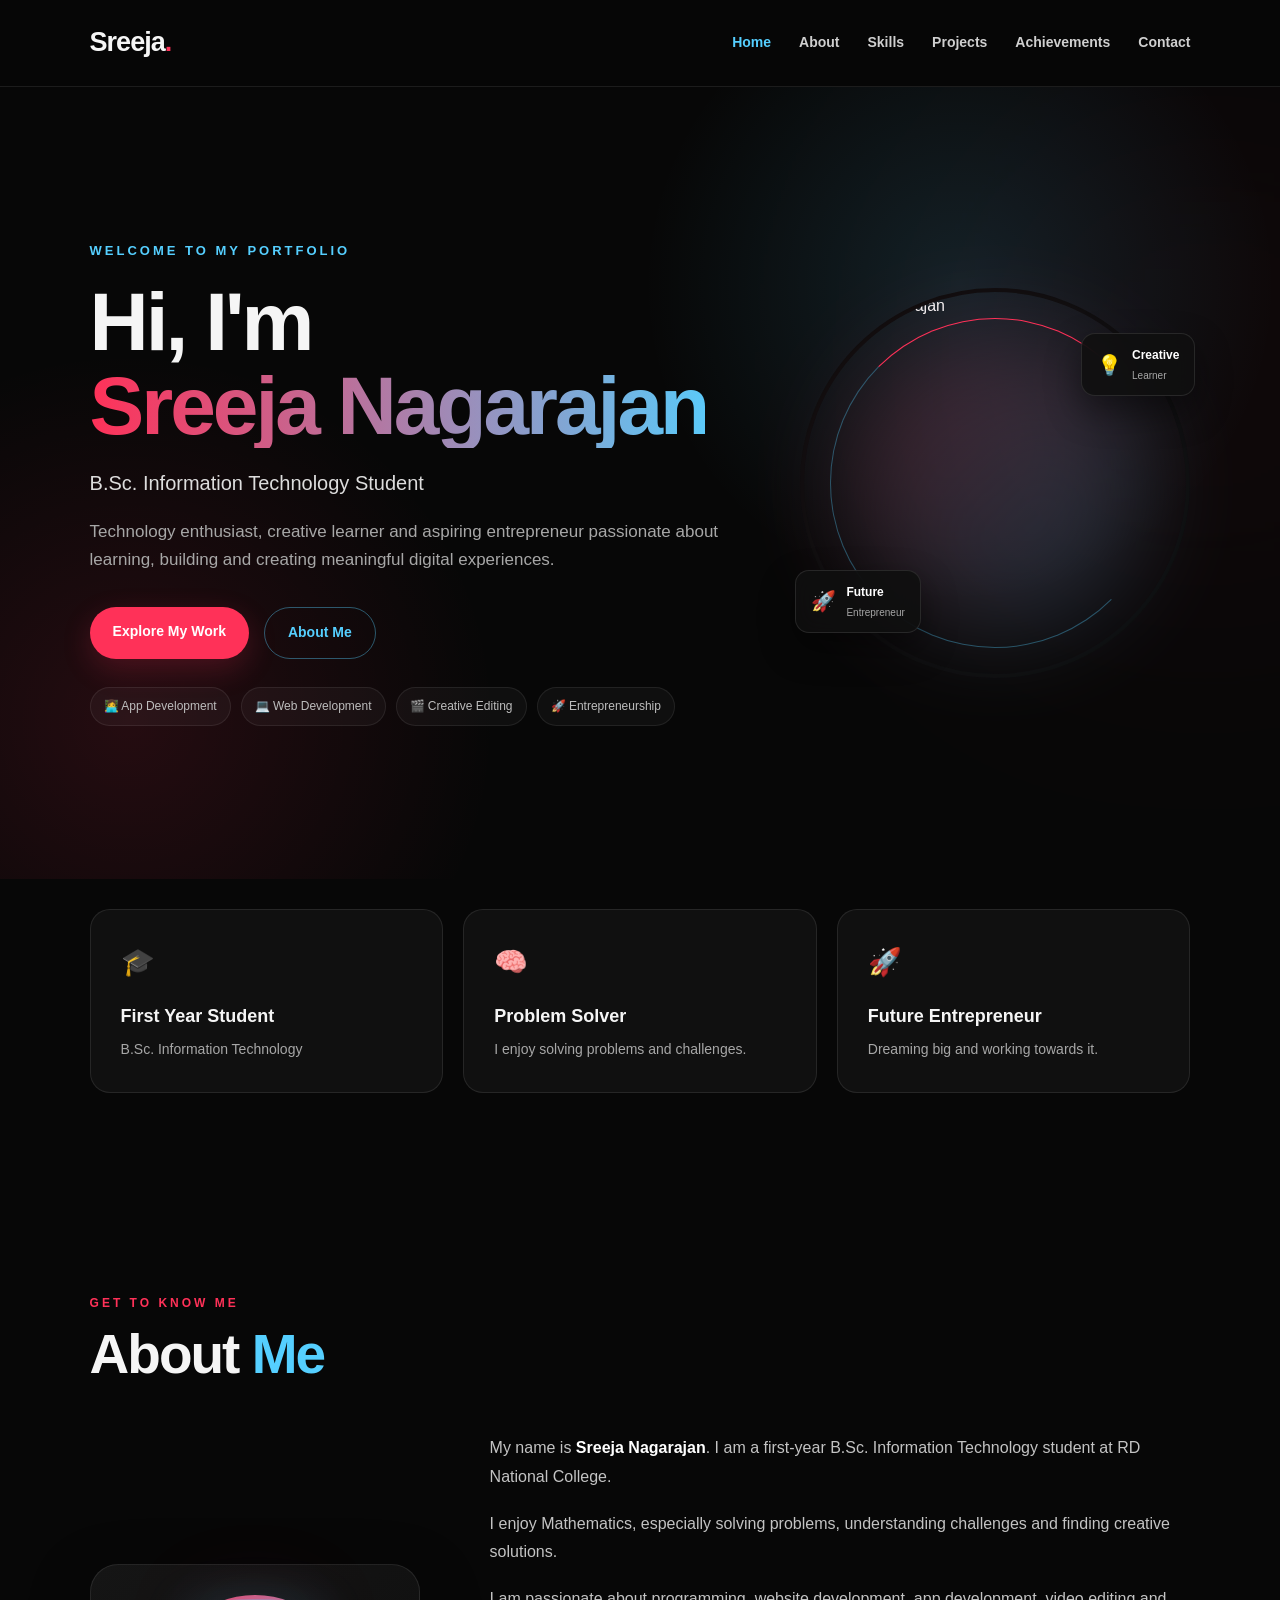
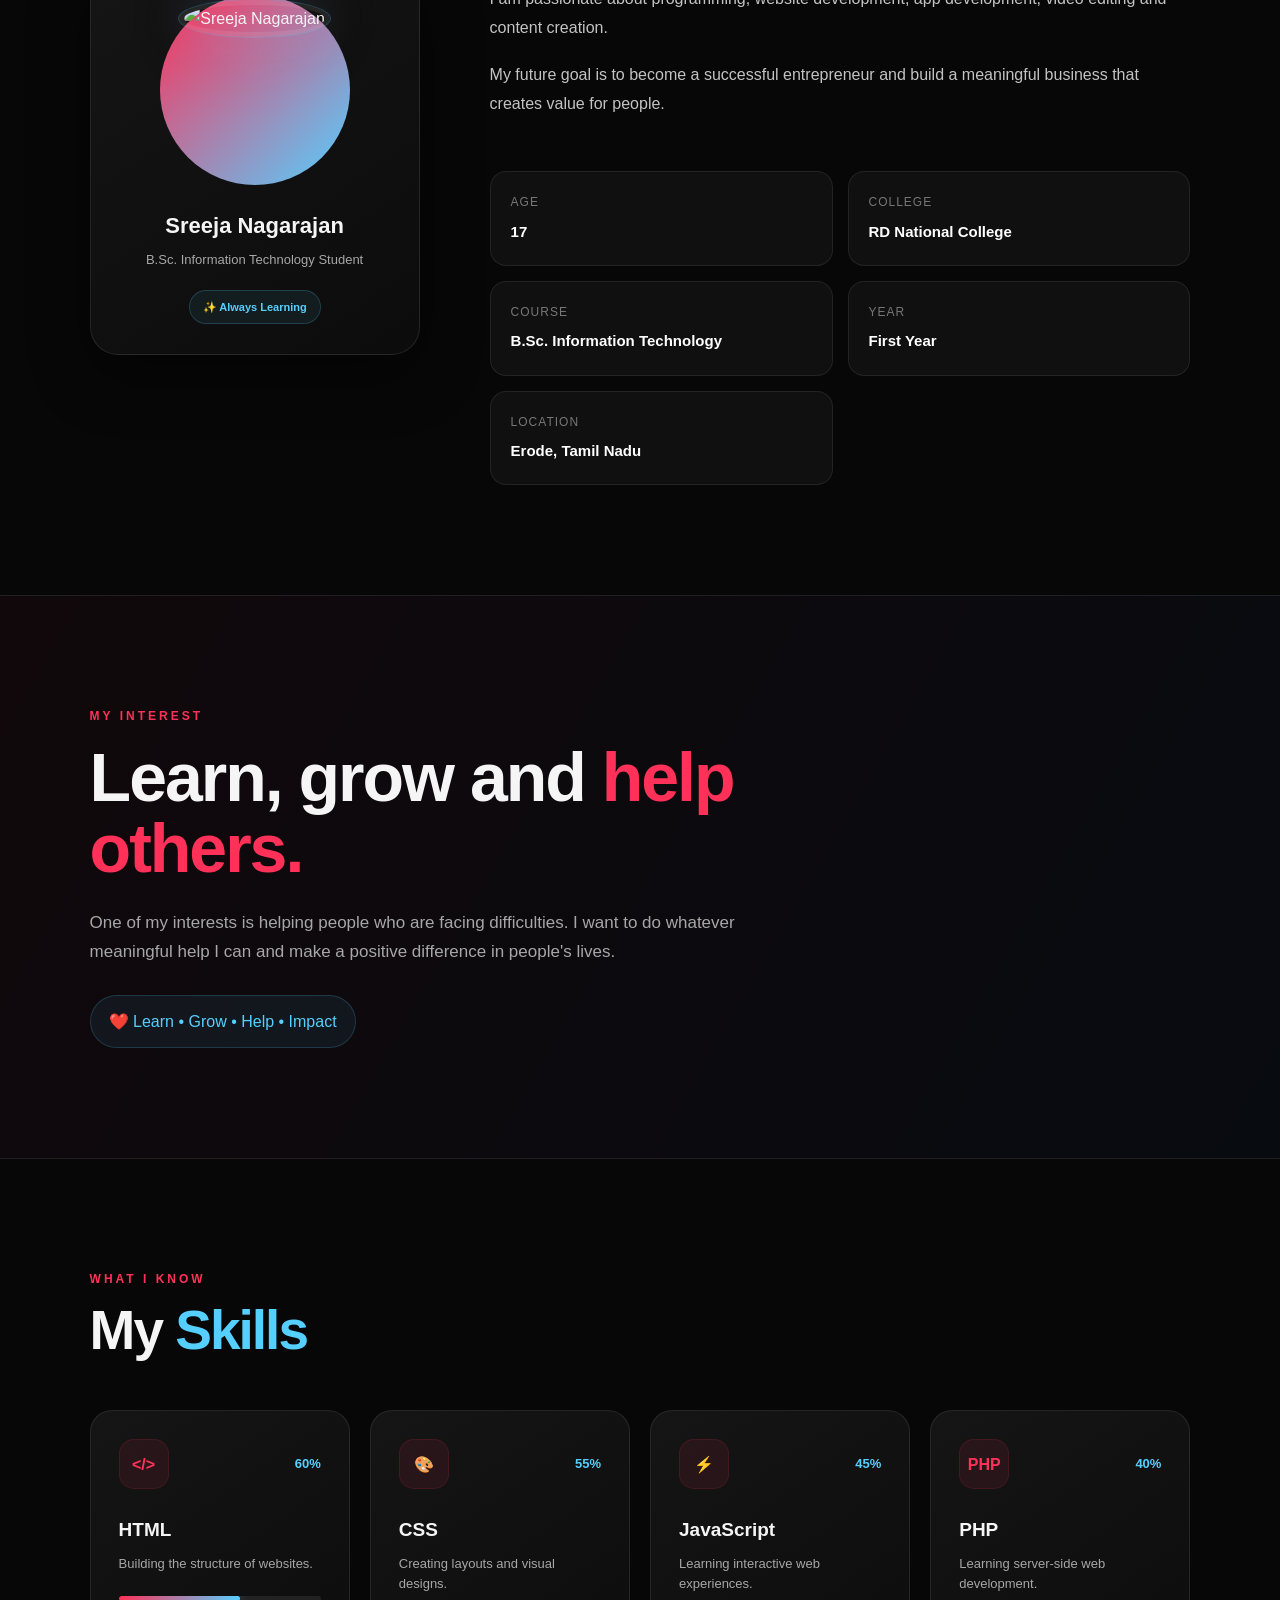
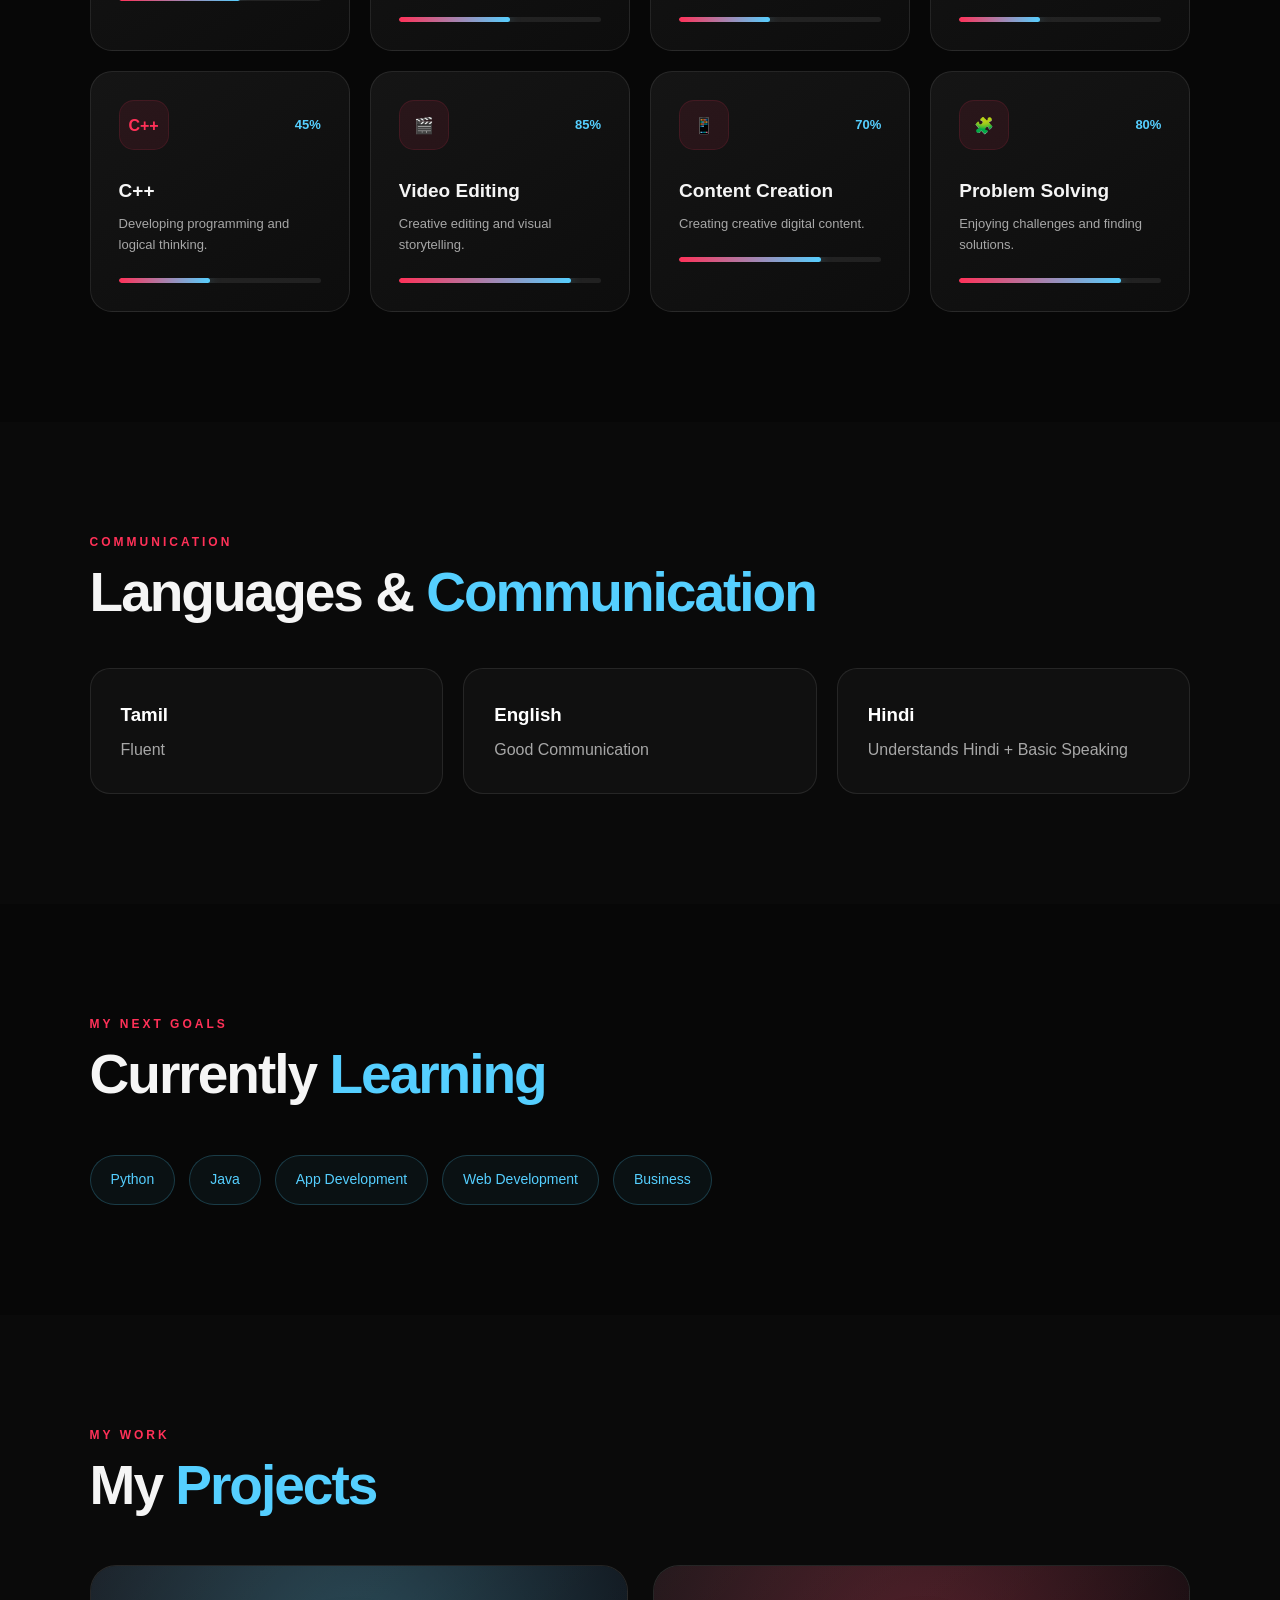
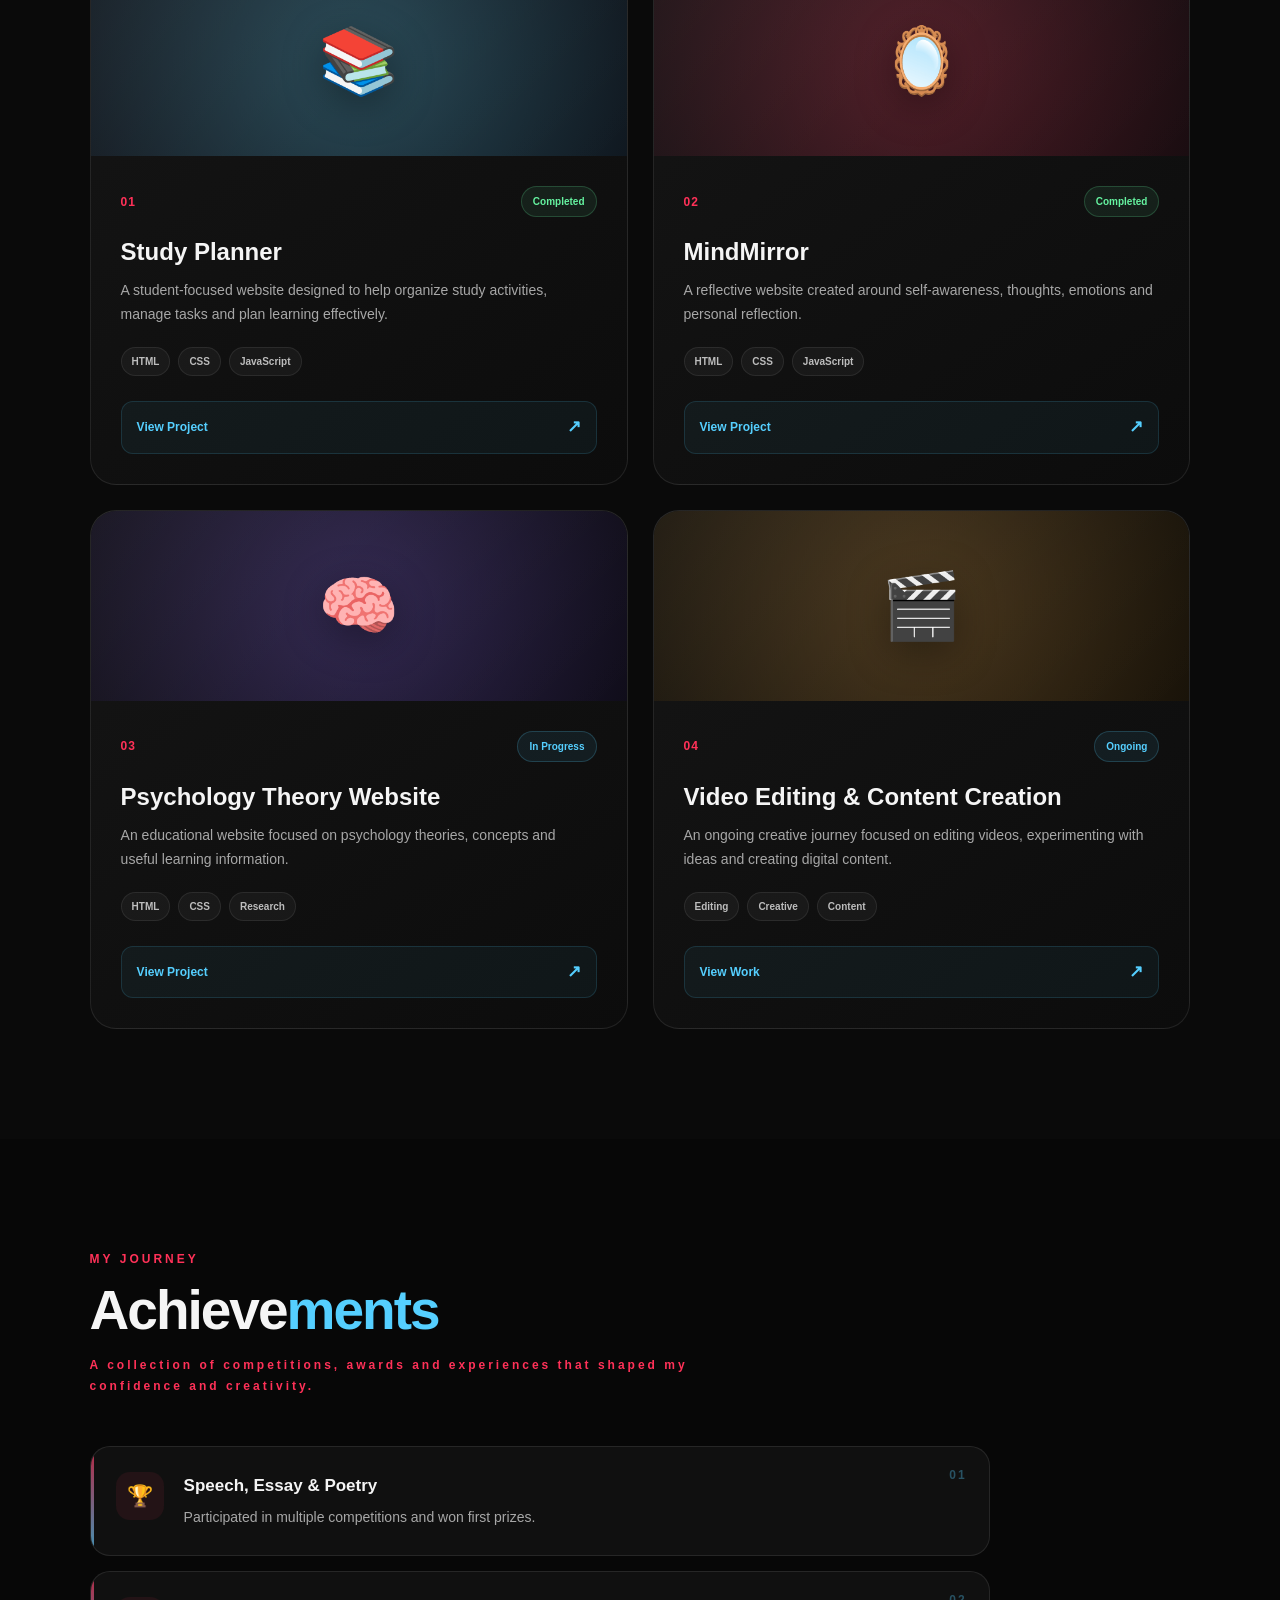
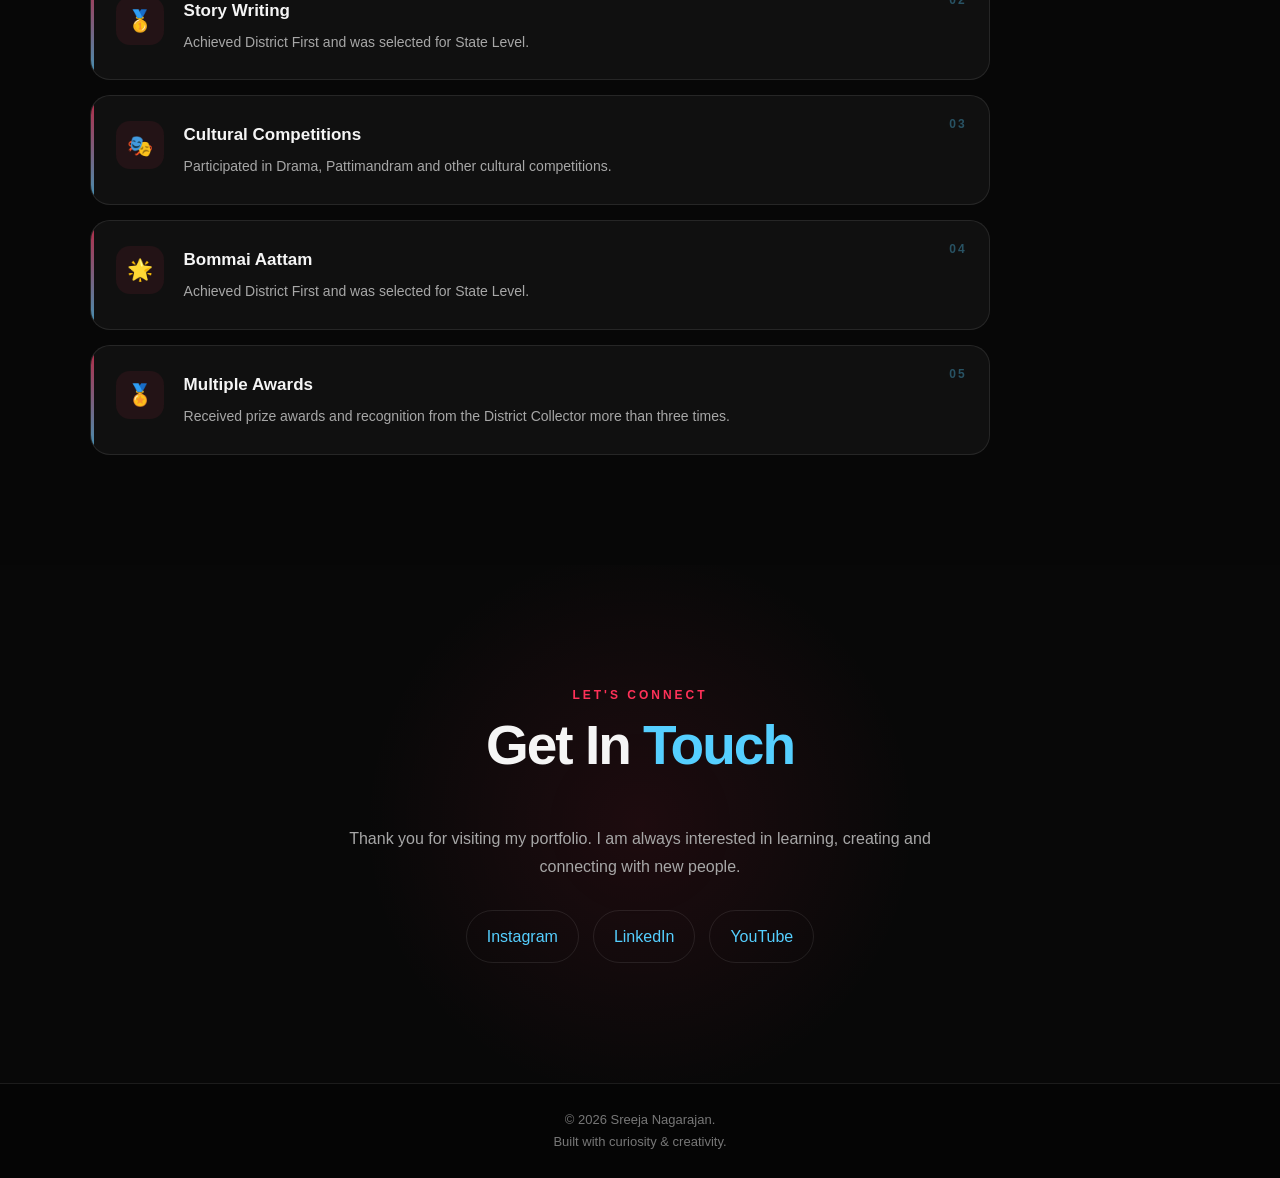
==== index.html @ cdb0d4f5 "Add files via upload" ====
<!DOCTYPE html>
<html lang="en">

<head>
    <meta charset="UTF-8">

<meta name="viewport" content="width=device-width, initial-scale=1.0">

<meta name="description"
    content="Sreeja Nagarajan - B.Sc IT student, technology enthusiast, creative learner and aspiring entrepreneur.">

<meta name="keywords"
    content="Sreeja Nagarajan, B.Sc IT, IT Student, Portfolio, Web Development, Video Editing, Entrepreneur">

<meta name="author" content="Sreeja Nagarajan">

<title>Sreeja Nagarajan | Portfolio</title>

<link rel="stylesheet" href="style.css">

</head>

<body>

<!-- ================= NAVIGATION ================= -->

<header class="navbar">

    <a href="#home" class="logo">
        Sreeja<span>.</span>
    </a>

    <nav class="nav-menu">

        <a href="#home">Home</a>

        <a href="#about">About</a>

        <a href="#skills">Skills</a>

        <a href="#projects">Projects</a>

        <a href="#achievements">Achievements</a>

        <a href="#contact">Contact</a>

    </nav>

</header>


<!-- ================= HERO SECTION ================= -->

<section id="home" class="hero">

<div class="hero-content">

    <p class="welcome">
        WELCOME TO MY PORTFOLIO
    </p>

    <h1>
        Hi, I'm
        <span>Sreeja Nagarajan</span>
    </h1>

    <h2>
        B.Sc. Information Technology Student
    </h2>

    <p class="hero-description">
        Technology enthusiast, creative learner and aspiring
        entrepreneur passionate about learning, building
        and creating meaningful digital experiences.
    </p>

    <div class="hero-buttons">

        <a href="#projects" class="primary-button">
            Explore My Work
        </a>

        <a href="#about" class="secondary-button">
            About Me
        </a>

    </div>

    <div class="hero-mini-info">
        <span>👩‍💻 App Development</span>
        <span>💻 Web Development</span>
        <span>🎬 Creative Editing</span>
        <span>🚀 Entrepreneurship</span>
    </div>

</div>


<div class="hero-visual">

    <div class="hero-image-glow"></div>

    <div class="hero-image-ring"></div>

   <img
    src="./images/profile.jpg"
    alt="Sreeja Nagarajan"
    class="about-photo"
>

    <div class="floating-card card-top">
        <span>💡</span>
        <div>
            <strong>Creative</strong>
            <small>Learner</small>
        </div>
    </div>

    <div class="floating-card card-bottom">
        <span>🚀</span>
        <div>
            <strong>Future</strong>
            <small>Entrepreneur</small>
        </div>
    </div>

</div>

</section>


<!-- ================= QUICK INFORMATION ================= -->

<section class="quick-section">

    <div class="quick-card">

        <span>🎓</span>

        <h3>
            First Year Student
        </h3>

        <p>
            B.Sc. Information Technology
        </p>

    </div>


    <div class="quick-card">

        <span>🧠</span>

        <h3>
            Problem Solver
        </h3>

        <p>
            I enjoy solving problems and challenges.
        </p>

    </div>


    <div class="quick-card">

        <span>🚀</span>

        <h3>
            Future Entrepreneur
        </h3>

        <p>
            Dreaming big and working towards it.
        </p>

    </div>

</section>


<!-- ================= ABOUT SECTION ================= -->

<section id="about" class="section about-section">

<div class="section-heading">

    <p>GET TO KNOW ME</p>

    <h2>
        About <span>Me</span>
    </h2>

</div>

<div class="about-modern">

    <!-- PROFILE CARD -->

    <div class="about-profile-card">

        <div class="about-photo-wrapper">

            <img
    src="./images/profile.jpg"
    alt="Sreeja Nagarajan"
    class="profile-image"
>

        </div>

        <h3>Sreeja Nagarajan</h3>

        <p>B.Sc. Information Technology Student</p>

        <div class="about-badge">
            ✨ Always Learning
        </div>

    </div>


    <!-- ABOUT CONTENT -->

    <div class="about-text">

        <p>
            My name is <strong>Sreeja Nagarajan</strong>.
            I am a first-year B.Sc. Information Technology
            student at RD National College.
        </p>

        <p>
            I enjoy Mathematics, especially solving problems,
            understanding challenges and finding creative
            solutions.
        </p>

        <p>
            I am passionate about programming, website
            development, app development, video editing
            and content creation.
        </p>

        <p>
            My future goal is to become a successful
            entrepreneur and build a meaningful business
            that creates value for people.
        </p>


        <!-- PERSONAL INFORMATION -->

        <div class="personal-info">

            <div class="info-item">
                <span>Age</span>
                <strong data-age>Loading...</strong>
            </div>

            <div class="info-item">
                <span>College</span>
                <strong>RD National College</strong>
            </div>

            <div class="info-item">
                <span>Course</span>
                <strong>B.Sc. Information Technology</strong>
            </div>

            <div class="info-item">
                <span>Year</span>
                <strong>First Year</strong>
            </div>

            <div class="info-item">
                <span>Location</span>
                <strong>Erode, Tamil Nadu</strong>
            </div>

        </div>

    </div>

</div>

</section>


<!-- ================= MISSION SECTION ================= -->

<section class="mission-section">

    <div class="mission-content">

        <p class="section-tag">
            MY INTEREST
        </p>

        <h2>
            Learn, grow and
            <span>help others.</span>
        </h2>

        <p>
            One of my interests is helping people who are
            facing difficulties. I want to do whatever
            meaningful help I can and make a positive
            difference in people's lives.
        </p>

        <div class="mission-highlight">
            ❤️ Learn • Grow • Help • Impact
        </div>

    </div>

</section>


<!-- ================= SKILLS SECTION ================= -->
<section id="skills" class="section skills-section">

<div class="section-heading">

    <p>WHAT I KNOW</p>

    <h2>
        My <span>Skills</span>
    </h2>

</div>


<div class="skills-grid">


    <!-- HTML -->

    <div class="skill-card">

        <div class="skill-top">

            <div class="skill-icon">
                &lt;/&gt;
            </div>

            <span class="skill-level">
                60%
            </span>

        </div>

        <h3>HTML</h3>

        <p>Building the structure of websites.</p>

        <div class="skill-bar">
            <span style="width: 60%;"></span>
        </div>

    </div>


    <!-- CSS -->

    <div class="skill-card">

        <div class="skill-top">

            <div class="skill-icon">
                🎨
            </div>

            <span class="skill-level">
                55%
            </span>

        </div>

        <h3>CSS</h3>

        <p>Creating layouts and visual designs.</p>

        <div class="skill-bar">
            <span style="width: 55%;"></span>
        </div>

    </div>


    <!-- JAVASCRIPT -->

    <div class="skill-card">

        <div class="skill-top">

            <div class="skill-icon">
                ⚡
            </div>

            <span class="skill-level">
                45%
            </span>

        </div>

        <h3>JavaScript</h3>

        <p>Learning interactive web experiences.</p>

        <div class="skill-bar">
            <span style="width: 45%;"></span>
        </div>

    </div>


    <!-- PHP -->

    <div class="skill-card">

        <div class="skill-top">

            <div class="skill-icon">
                PHP
            </div>

            <span class="skill-level">
                40%
            </span>

        </div>

        <h3>PHP</h3>

        <p>Learning server-side web development.</p>

        <div class="skill-bar">
            <span style="width: 40%;"></span>
        </div>

    </div>


    <!-- C++ -->

    <div class="skill-card">

        <div class="skill-top">

            <div class="skill-icon">
                C++
            </div>

            <span class="skill-level">
                45%
            </span>

        </div>

        <h3>C++</h3>

        <p>Developing programming and logical thinking.</p>

        <div class="skill-bar">
            <span style="width: 45%;"></span>
        </div>

    </div>


    <!-- VIDEO EDITING -->

    <div class="skill-card">

        <div class="skill-top">

            <div class="skill-icon">
                🎬
            </div>

            <span class="skill-level">
                85%
            </span>

        </div>

        <h3>Video Editing</h3>

        <p>Creative editing and visual storytelling.</p>

        <div class="skill-bar">
            <span style="width: 85%;"></span>
        </div>

    </div>


    <!-- CONTENT CREATION -->

    <div class="skill-card">

        <div class="skill-top">

            <div class="skill-icon">
                📱
            </div>

            <span class="skill-level">
                70%
            </span>

        </div>

        <h3>Content Creation</h3>

        <p>Creating creative digital content.</p>

        <div class="skill-bar">
            <span style="width: 70%;"></span>
        </div>

    </div>


    <!-- PROBLEM SOLVING -->

    <div class="skill-card">

        <div class="skill-top">

            <div class="skill-icon">
                🧩
            </div>

            <span class="skill-level">
                80%
            </span>

        </div>

        <h3>Problem Solving</h3>

        <p>Enjoying challenges and finding solutions.</p>

        <div class="skill-bar">
            <span style="width: 80%;"></span>
        </div>

    </div>


</div>

</section>


<!-- ================= COMMUNICATION ================= -->

<section class="learning-section">

    <p class="section-tag">
        COMMUNICATION
    </p>

    <h2>
        Languages &
        <span>Communication</span>
    </h2>


    <div class="language-grid">

        <div class="language-card">

            <h3>
                Tamil
            </h3>

            <p>
                Fluent
            </p>

        </div>


        <div class="language-card">

            <h3>
                English
            </h3>

            <p>
                Good Communication
            </p>

        </div>


        <div class="language-card">

            <h3>
                Hindi
            </h3>

            <p>
                Understands Hindi + Basic Speaking
            </p>

        </div>

    </div>

</section>


<!-- ================= CURRENTLY LEARNING ================= -->

<section class="section">

    <div class="section-heading">

        <p>
            MY NEXT GOALS
        </p>

        <h2>
            Currently <span>Learning</span>
        </h2>

    </div>


    <div class="learning-list">

        <span>
            Python
        </span>

        <span>
            Java
        </span>

        <span>
            App Development
        </span>

        <span>
            Web Development
        </span>

        <span>
            Business
        </span>

    </div>

</section>


<!-- ================= PROJECTS SECTION ================= -->

<section id="projects" class="section projects-section">

<div class="section-heading">

    <p>MY WORK</p>

    <h2>
        My <span>Projects</span>
    </h2>

</div>


<div class="projects-grid">


    <!-- PROJECT 01 -->

    <article class="project-card">

        <div class="project-image project-image-one">
            <span>📚</span>
        </div>

        <div class="project-content">

            <div class="project-top">

                <span class="project-number">
                    01
                </span>

                <span class="project-status completed">
                    Completed
                </span>

            </div>

            <h3>
                Study Planner
            </h3>

            <p>
                A student-focused website designed to
                help organize study activities, manage
                tasks and plan learning effectively.
            </p>

            <div class="project-tags">

                <span>HTML</span>
                <span>CSS</span>
                <span>JavaScript</span>

            </div>

            <a href="#" class="project-button">
                View Project
                <span>↗</span>
            </a>

        </div>

    </article>


    <!-- PROJECT 02 -->

    <article class="project-card">

        <div class="project-image project-image-two">
            <span>🪞</span>
        </div>

        <div class="project-content">

            <div class="project-top">

                <span class="project-number">
                    02
                </span>

                <span class="project-status completed">
                    Completed
                </span>

            </div>

            <h3>
                MindMirror
            </h3>

            <p>
                A reflective website created around
                self-awareness, thoughts, emotions
                and personal reflection.
            </p>

            <div class="project-tags">

                <span>HTML</span>
                <span>CSS</span>
                <span>JavaScript</span>

            </div>

            <a href="#" class="project-button">
                View Project
                <span>↗</span>
            </a>

        </div>

    </article>


    <!-- PROJECT 03 -->

    <article class="project-card">

        <div class="project-image project-image-three">
            <span>🧠</span>
        </div>

        <div class="project-content">

            <div class="project-top">

                <span class="project-number">
                    03
                </span>

                <span class="project-status ongoing">
                    In Progress
                </span>

            </div>

            <h3>
                Psychology Theory Website
            </h3>

            <p>
                An educational website focused on
                psychology theories, concepts and
                useful learning information.
            </p>

            <div class="project-tags">

                <span>HTML</span>
                <span>CSS</span>
                <span>Research</span>

            </div>

            <a href="#" class="project-button">
                View Project
                <span>↗</span>
            </a>

        </div>

    </article>


    <!-- PROJECT 04 -->

    <article class="project-card">

        <div class="project-image project-image-four">
            <span>🎬</span>
        </div>

        <div class="project-content">

            <div class="project-top">

                <span class="project-number">
                    04
                </span>

                <span class="project-status ongoing">
                    Ongoing
                </span>

            </div>

            <h3>
                Video Editing & Content Creation
            </h3>

            <p>
                An ongoing creative journey focused on
                editing videos, experimenting with ideas
                and creating digital content.
            </p>

            <div class="project-tags">

                <span>Editing</span>
                <span>Creative</span>
                <span>Content</span>

            </div>

            <a href="#" class="project-button">
                View Work
                <span>↗</span>
            </a>

        </div>

    </article>


</div>

</section>


<!-- ================= ACHIEVEMENTS ================= -->

<section id="achievements" class="section achievements-section">

    <div class="section-heading">

        <p>
            MY JOURNEY
        </p>

        <h2>
            Achieve<span>ments</span>
        </h2>
        <p class="achievement-intro">
          A collection of competitions, awards and experiences
          that shaped my confidence and creativity.
        </p>
    </div>


    <div class="achievement-list">


        <div class="achievement">
            <span class="achievement-number">01</span>
            <div class="achievement-icon">
                🏆
            </div>

            <div>

                <h3>
                    Speech, Essay & Poetry
                </h3>

                <p>
                    Participated in multiple competitions
                    and won first prizes.
                </p>

            </div>

        </div>


        <div class="achievement">
<span class="achievement-number">02</span>
            <div class="achievement-icon">
                🥇
            </div>

            <div>

                <h3>
                    Story Writing
                </h3>

                <p>
                    Achieved District First and was selected
                    for State Level.
                </p>

            </div>

        </div>


        <div class="achievement">
<span class="achievement-number">03</span>
            <div class="achievement-icon">
                🎭
            </div>

            <div>

                <h3>
                    Cultural Competitions
                </h3>

                <p>
                    Participated in Drama, Pattimandram
                    and other cultural competitions.
                </p>

            </div>

        </div>


        <div class="achievement">
<span class="achievement-number">04</span>
            <div class="achievement-icon">
                🌟
            </div>

            <div>

                <h3>
                    Bommai Aattam
                </h3>

                <p>
                    Achieved District First and was selected
                    for State Level.
                </p>

            </div>

        </div>


        <div class="achievement">
<span class="achievement-number">05</span>
            <div class="achievement-icon">
                🏅
            </div>

            <div>

                <h3>
                    Multiple Awards
                </h3>

                <p>
                    Received prize awards and recognition
                    from the District Collector more than
                    three times.
                </p>

            </div>

        </div>


    </div>

</section>


<!-- ================= CONTACT ================= -->

<section id="contact" class="contact-section">

    <div class="section-heading">

        <p>
            LET'S CONNECT
        </p>

        <h2>
            Get In <span>Touch</span>
        </h2>

    </div>


    <p class="contact-text">

        Thank you for visiting my portfolio.
        I am always interested in learning,
        creating and connecting with new people.

    </p>


    <div class="social-links">

        <!-- Links will be added later -->

        <a href="#" target="_blank">
            Instagram
        </a>

        <a href="#" target="_blank">
            LinkedIn
        </a>

        <a href="#" target="_blank">
            YouTube
        </a>

    </div>

</section>


<!-- ================= FOOTER ================= -->

<footer>

    <p>
       © <span data-year>2026</span> Sreeja Nagarajan.
       <br>
        Built with curiosity & creativity.
    </p>

</footer>


<!-- JAVASCRIPT -->

<script src="script.js"></script>

</body>

</html>
---- style.css ----
/* ================================
SREEJA NAGARAJAN — PORTFOLIO
Premium Black + Red + Sky Blue
================================ */

/* ---------- RESET ---------- */

* {
  margin: 0;
  padding: 0;
  box-sizing: border-box;
  }

html {
scroll-behavior: smooth;
}

body {
font-family: Arial, Helvetica, sans-serif;
background: #070707;
color: #f5f5f5;
line-height: 1.7;
overflow-x: hidden;
}

/* ---------- VARIABLES ---------- */

:root {

--black: #070707;

--dark: #101010;

--card: #141414;

--red: #ff3158;

--red-dark: #d91f43;

--blue: #55cfff;

--white: #ffffff;

--gray: #a7a7a7;

--border: rgba(255, 255, 255, 0.09);

--shadow: 0 20px 60px rgba(0, 0, 0, 0.45);

}

/* ---------- SELECTION ---------- */

::selection {
background: var(--red);
color: white;
}

/* ---------- LINKS ---------- */

a {
text-decoration: none;
color: inherit;
}

/* ---------- NAVBAR ---------- */

.navbar {

width: 100%;

position: sticky;

top: 0;

z-index: 1000;

display: flex;

justify-content: space-between;

align-items: center;

padding: 20px 7%;

background: rgba(7, 7, 7, 0.88);

backdrop-filter: blur(15px);

border-bottom: 1px solid var(--border);

}

.logo {

font-size: 27px;

font-weight: 800;

letter-spacing: -1px;


}

.logo span {
color: var(--red);
}

.nav-menu {


display: flex;

gap: 28px;

align-items: center;


}

.nav-menu a {


color: #cfcfcf;

font-size: 14px;

font-weight: 600;

transition: 0.3s ease;


}

.nav-menu a:hover {


color: var(--blue);


}

/* ---------- HERO ---------- */

.hero {


min-height: 88vh;

padding: 90px 7%;

display: grid;

grid-template-columns: 1.3fr 0.7fr;

align-items: center;

gap: 70px;

position: relative;

overflow: hidden;

background:

    radial-gradient(
        circle at 75% 25%,
        rgba(85, 207, 255, 0.13),
        transparent 28%
    ),

    radial-gradient(
        circle at 10% 80%,
        rgba(255, 49, 88, 0.12),
        transparent 28%
    ),

    var(--black);

}

/* decorative glow */

.hero::before {

content: "";

position: absolute;

width: 350px;

height: 350px;

background: var(--red);

filter: blur(160px);

opacity: 0.08;

right: -100px;

top: 100px;

pointer-events: none;

}

.hero-content {

position: relative;

z-index: 2;

}

.welcome {

color: var(--blue);

font-size: 13px;

font-weight: 700;

letter-spacing: 3px;

margin-bottom: 18px;

}

.hero h1 {

font-size: clamp(45px, 7vw, 82px);

line-height: 1.02;

letter-spacing: -3px;

margin-bottom: 18px;

}

.hero h1 span {


display: block;

background: linear-gradient(
    90deg,
    var(--red),
    var(--blue)
);

-webkit-background-clip: text;

background-clip: text;

color: transparent;

}

.hero h2 {

font-size: 20px;

color: #dddddd;

font-weight: 500;

margin-bottom: 18px;

}

.hero-description {

max-width: 650px;

color: var(--gray);

font-size: 17px;

}

.hero-buttons {

display: flex;

gap: 15px;

margin-top: 32px;

flex-wrap: wrap;

}

.primary-button,
.secondary-button {

padding: 13px 23px;

border-radius: 50px;

font-size: 14px;

font-weight: 700;

transition: 0.3s ease;

}

.primary-button {

background: var(--red);

color: white;

box-shadow: 0 10px 30px rgba(255, 49, 88, 0.2);

}

.primary-button:hover {

transform: translateY(-3px);

background: var(--red-dark);

}

.secondary-button {

border: 1px solid rgba(85, 207, 255, 0.4);

color: var(--blue);

}

.secondary-button:hover {

background: rgba(85, 207, 255, 0.08);

transform: translateY(-3px);

}

/* ---------- INTRO CARD ---------- */

.intro-card {

position: relative;

z-index: 2;

padding: 42px;

border: 1px solid var(--border);

border-radius: 28px;

background:
    linear-gradient(
        145deg,
        rgba(255,255,255,0.08),
        rgba(255,255,255,0.025)
    );

box-shadow: var(--shadow);

backdrop-filter: blur(12px);

}

.card-number {

color: var(--red);

font-size: 13px;

font-weight: 800;

}

.card-label {

margin-top: 55px;

color: var(--blue);

font-size: 12px;

letter-spacing: 3px;

font-weight: 800;

}

.intro-card h3 {

margin-top: 15px;

font-size: 42px;

line-height: 1.05;

}

.intro-card h3 span {

color: var(--red);

}

.card-text {

margin-top: 22px;

color: var(--gray);

}

/* ---------- QUICK SECTION ---------- */

.quick-section {

padding: 30px 7% 90px;

display: grid;

grid-template-columns: repeat(3, 1fr);

gap: 20px;

background: var(--black);

}

.quick-card {

padding: 30px;

border: 1px solid var(--border);

background: var(--dark);

border-radius: 20px;

transition: 0.35s ease;

}

.quick-card:hover {

transform: translateY(-7px);

border-color: rgba(85, 207, 255, 0.4);

}

.quick-card > span {

font-size: 27px;

}

.quick-card h3 {

margin-top: 15px;

font-size: 18px;

}

.quick-card p {

margin-top: 7px;

color: var(--gray);

font-size: 14px;

}

/* ---------- GENERAL SECTION ---------- */

.section {

padding: 110px 7%;

background: var(--black);

}

.section:nth-of-type(even) {

background: #0a0a0a;

}

.section-heading {

margin-bottom: 50px;

}

.section-heading > p,
.section-tag {

color: var(--red);

font-size: 12px;

font-weight: 800;

letter-spacing: 3px;

margin-bottom: 10px;

}

.section-heading h2,
.learning-section h2,
.contact-section h2 {

font-size: clamp(34px, 5vw, 55px);

line-height: 1.1;

letter-spacing: -2px;

}

.section-heading h2 span,
.learning-section h2 span,
.contact-section h2 span {

color: var(--blue);

}

/* ---------- ABOUT ---------- */

.about-content {

max-width: 900px;

}

.about-text {

display: grid;

gap: 22px;

}

.about-text p {

color: #c3c3c3;

font-size: 17px;

}

.about-text strong {

color: white;

}

/* ---------- MISSION ---------- */

.mission-section {

padding: 110px 7%;

position: relative;

overflow: hidden;

background:

    linear-gradient(
        120deg,
        #10080b,
        #080b10
    );

border-top: 1px solid var(--border);

border-bottom: 1px solid var(--border);

}

.mission-content {

max-width: 850px;

}

.mission-content h2 {

font-size: clamp(38px, 6vw, 68px);

line-height: 1.05;

letter-spacing: -2px;

margin: 15px 0 25px;

}

.mission-content h2 span {

color: var(--red);

}

.mission-content > p:not(.section-tag) {

color: var(--gray);

font-size: 17px;

max-width: 720px;

}

.mission-highlight {

display: inline-block;

margin-top: 28px;

padding: 12px 18px;

border-radius: 50px;

color: var(--blue);

background: rgba(85, 207, 255, 0.07);

border: 1px solid rgba(85, 207, 255, 0.18);

}

/* ---------- SKILLS ---------- */

.skills-grid {

display: grid;

grid-template-columns: repeat(4, 1fr);

gap: 18px;

}

.skill-card {

padding: 30px;

min-height: 180px;

border-radius: 22px;

background: var(--dark);

border: 1px solid var(--border);

transition: 0.35s ease;

}

.skill-card:hover {

transform: translateY(-8px);

border-color: rgba(255, 49, 88, 0.4);

box-shadow: 0 15px 45px rgba(255, 49, 88, 0.08);

}

.skill-icon {

width: 48px;

height: 48px;

display: grid;

place-items: center;

border-radius: 14px;

background: rgba(255, 49, 88, 0.09);

color: var(--red);

font-weight: 800;

margin-bottom: 22px;

}

.skill-card h3 {

font-size: 18px;

}

.skill-card p {

color: var(--gray);

font-size: 13px;

margin-top: 5px;

}

/* ---------- LANGUAGES ---------- */

.learning-section {

padding: 110px 7%;

background: #0a0a0a;

}

.language-grid {

margin-top: 45px;

display: grid;

grid-template-columns: repeat(3, 1fr);

gap: 20px;

}

.language-card {

padding: 30px;

border: 1px solid var(--border);

border-radius: 20px;

background: var(--dark);

}

.language-card h3 {

color: var(--white);

}

.language-card p {

color: var(--gray);

margin-top: 5px;

}

/* ---------- CURRENTLY LEARNING ---------- */

.learning-list {

display: flex;

flex-wrap: wrap;

gap: 14px;

}

.learning-list span {

padding: 12px 20px;

border-radius: 50px;

border: 1px solid rgba(85, 207, 255, 0.22);

background: rgba(85, 207, 255, 0.05);

color: var(--blue);

font-size: 14px;

transition: 0.3s ease;

}

.learning-list span:hover {

background: rgba(85, 207, 255, 0.12);

transform: translateY(-3px);

}

/* ---------- PROJECTS ---------- */

.projects-grid {

display: grid;

grid-template-columns: repeat(2, 1fr);

gap: 22px;

}

.project-card {

padding: 38px;

min-height: 260px;

position: relative;

border-radius: 25px;

border: 1px solid var(--border);

background:

    linear-gradient(
        145deg,
        #151515,
        #0d0d0d
    );

transition: 0.35s ease;

}

.project-card:hover {

transform: translateY(-8px);

border-color: rgba(85, 207, 255, 0.35);

box-shadow: var(--shadow);

}

.project-number {

color: var(--red);

font-size: 13px;

font-weight: 800;

}

.project-card h3 {

margin-top: 25px;

font-size: 25px;

}

.project-card p {

color: var(--gray);

margin-top: 12px;

max-width: 600px;

}

.project-status {

display: inline-block;

margin-top: 25px;

padding: 7px 13px;

border-radius: 50px;

font-size: 11px;

font-weight: 800;

}

.project-status.completed {

color: #65f3a0;

background: rgba(101, 243, 160, 0.08);

border: 1px solid rgba(101, 243, 160, 0.2);

}

.project-status.ongoing {

color: var(--blue);

background: rgba(85, 207, 255, 0.08);

border: 1px solid rgba(85, 207, 255, 0.2);

}

/* ---------- ACHIEVEMENTS ---------- */

.achievement-list {

max-width: 900px;

display: grid;

gap: 15px;

}

.achievement {

display: flex;

gap: 20px;

align-items: flex-start;

padding: 25px;

border: 1px solid var(--border);

border-radius: 20px;

background: var(--dark);

transition: 0.3s ease;

}

.achievement:hover {

border-color: rgba(255, 49, 88, 0.3);

transform: translateX(6px);

}

.achievement-icon {

width: 48px;

height: 48px;

flex-shrink: 0;

display: grid;

place-items: center;

border-radius: 14px;

background: rgba(255, 49, 88, 0.08);

font-size: 21px;


}

.achievement h3 {


font-size: 17px;
}

.achievement p {


color: var(--gray);

margin-top: 5px;

font-size: 14px;

}

/* ---------- CONTACT ---------- */

.contact-section {

padding: 120px 7%;

text-align: center;

background:

    radial-gradient(
        circle at center,
        rgba(255, 49, 88, 0.09),
        transparent 40%
    ),

    #080808;

}

.contact-text {

max-width: 650px;

margin: 25px auto;

color: var(--gray);

}

.social-links {

display: flex;

justify-content: center;

flex-wrap: wrap;

gap: 14px;

margin-top: 30px;

}

.social-links a {

padding: 12px 20px;

border: 1px solid var(--border);

border-radius: 50px;

color: var(--blue);

transition: 0.3s ease;

}

.social-links a:hover {

background: var(--red);

color: white;

border-color: var(--red);

transform: translateY(-3px);

}

/* ---------- FOOTER ---------- */

footer {

padding: 25px 7%;

text-align: center;

background: #050505;

border-top: 1px solid var(--border);

}

footer p {

color: #777;

font-size: 13px;

}

/* ---------- RESPONSIVE TABLET ---------- */

@media (max-width: 1000px) {

.nav-menu {
    gap: 15px;
}


.hero {

    grid-template-columns: 1fr;

    padding-top: 70px;

}


.intro-card {

    max-width: 500px;

}


.skills-grid {

    grid-template-columns: repeat(2, 1fr);

}

}

/* ---------- RESPONSIVE MOBILE ---------- */

@media (max-width: 700px) { 


.navbar {

    padding: 17px 5%;

    flex-direction: column;

    gap: 12px;

}


.nav-menu {

    width: 100%;

    justify-content: center;

    flex-wrap: wrap;

    gap: 12px;

}


.nav-menu a {

    font-size: 12px;

}


.hero {

    min-height: auto;

    padding: 75px 5% 70px;

    gap: 45px;

}


.hero h1 {

    font-size: 48px;

    letter-spacing: -2px;

}


.hero h2 {

    font-size: 17px;

}


.hero-description {

    font-size: 15px;

}


.intro-card {

    padding: 30px;

}


.intro-card h3 {

    font-size: 35px;

}


.quick-section {

    padding: 20px 5% 70px;

    grid-template-columns: 1fr;

}


.section {

    padding: 80px 5%;

}


.mission-section {

    padding: 80px 5%;

}


.skills-grid {

    grid-template-columns: 1fr;

}


.language-grid {

    grid-template-columns: 1fr;

}


.projects-grid {

    grid-template-columns: 1fr;

}


.project-card {

    padding: 30px;

}


.achievement {

    padding: 20px;

}


.contact-section {

    padding: 90px 5%;

}

}
/* ---------- PERSONAL INFO ---------- */

.personal-info {

margin-top: 35px;

display: grid;

grid-template-columns: repeat(2, 1fr);

gap: 15px;

}

.info-item {

padding: 20px;

border-radius: 16px;

background: #101010;

border: 1px solid rgba(255, 255, 255, 0.08);

transition: 0.3s ease;

}

.info-item:hover {

border-color: rgba(85, 207, 255, 0.35);

transform: translateY(-3px);

}

.info-item span {

display: block;

color: #777;

font-size: 12px;

margin-bottom: 5px;

text-transform: uppercase;

letter-spacing: 1px;

}

.info-item strong {

color: #ffffff;

font-size: 15px;

}

/* ---------- SCROLL REVEAL ---------- */

.reveal {

opacity: 0;

transform: translateY(25px);

transition:
    opacity 0.7s ease,
    transform 0.7s ease;

}

.reveal.show {

opacity: 1;

transform: translateY(0);

}

/* ---------- MOBILE PERSONAL INFO ---------- */

@media (max-width: 700px) {
.personal-info {

    grid-template-columns: 1fr;

}
}

/* =========================================
UPGRADED HERO IMAGE
========================================= */

.hero-visual {
position: relative;
width: 390px;
height: 390px;
margin: auto;
display: grid;
place-items: center;
}

/* Profile image */

.profile-image {
width: 285px;
height: 285px;
object-fit: cover;
border-radius: 50%;
position: relative;
z-index: 3;

border: 5px solid rgba(255, 255, 255, 0.08);

box-shadow:
    0 0 0 1px rgba(85, 207, 255, 0.25),
    0 0 45px rgba(85, 207, 255, 0.18),
    0 0 90px rgba(255, 49, 88, 0.12);

transition: 0.5s ease;

}

.profile-image:hover {
transform: scale(1.04);
}

/* Blue + red glow */

.hero-image-glow {
position: absolute;
width: 300px;
height: 300px;

border-radius: 50%;

background:
    linear-gradient(
        135deg,
        var(--red),
        var(--blue)
    );

filter: blur(50px);
opacity: 0.22;

animation: profileGlow 4s ease-in-out infinite;

}

/* Decorative ring */

.hero-image-ring {
position: absolute;

width: 330px;
height: 330px;

border-radius: 50%;

border: 1px solid rgba(85, 207, 255, 0.35);

border-top-color: var(--red);
border-right-color: transparent;

animation: profileRotate 12s linear infinite;

}

/* Mini information under buttons */

.hero-mini-info {
display: flex;
flex-wrap: wrap;
gap: 10px;

margin-top: 28px;

}

.hero-mini-info span {
padding: 8px 13px;

border-radius: 50px;

color: #bdbdbd;

font-size: 12px;

background: rgba(255, 255, 255, 0.035);

border: 1px solid rgba(255, 255, 255, 0.08);

transition: 0.3s ease;

}

.hero-mini-info span:hover {
color: var(--blue);

border-color:
    rgba(85, 207, 255, 0.3);

transform: translateY(-2px);

}

/* Floating cards */

.floating-card {
position: absolute;

z-index: 5;

display: flex;
align-items: center;
gap: 10px;

padding: 11px 15px;

border-radius: 14px;

background:
    rgba(15, 15, 15, 0.88);

border:
    1px solid rgba(255, 255, 255, 0.1);

backdrop-filter: blur(12px);

box-shadow:
    0 15px 35px rgba(0, 0, 0, 0.4);

animation: floatingCard 4s ease-in-out infinite;

}

.floating-card > span {
font-size: 20px;
}

.floating-card strong,
.floating-card small {
display: block;
}

.floating-card strong {
color: white;
font-size: 12px;
}

.floating-card small {
color: var(--gray);
font-size: 10px;
margin-top: 2px;
}

.card-top {
top: 45px;
right: -5px;
}

.card-bottom {
bottom: 45px;
left: -5px;

animation-delay: 1.5s;

}

/* Animations */

@keyframes profileGlow {

0%, 100% {
    transform: scale(0.95);
    opacity: 0.18;
}

50% {
    transform: scale(1.08);
    opacity: 0.28;
}

}

@keyframes profileRotate {

from {
    transform: rotate(0deg);
}

to {
    transform: rotate(360deg);
}

}

@keyframes floatingCard {

0%, 100% {
    transform: translateY(0);
}

50% {
    transform: translateY(-8px);
}

}

/* =========================================
HERO RESPONSIVE
========================================= */

@media (max-width: 1000px) {

.hero-visual {
    width: 350px;
    height: 350px;
}

.profile-image {
    width: 255px;
    height: 255px;
}

.hero-image-ring {
    width: 300px;
    height: 300px;
}

}

@media (max-width: 700px) {

.hero {
    text-align: center;
}

.hero-buttons {
    justify-content: center;
}

.hero-mini-info {
    justify-content: center;
}

.hero-visual {
    width: 300px;
    height: 300px;
}

.profile-image {
    width: 220px;
    height: 220px;
}

.hero-image-ring {
    width: 260px;
    height: 260px;
}

.hero-image-glow {
    width: 240px;
    height: 240px;
}

.floating-card {
    padding: 8px 11px;
}

.card-top {
    top: 20px;
    right: -5px;
}

.card-bottom {
    bottom: 20px;
    left: -5px;
}
}
/* =========================================
MODERN ABOUT SECTION
========================================= */

.about-modern {

display: grid;

grid-template-columns: 330px 1fr;

gap: 70px;

align-items: center;

}

/* ---------- PROFILE CARD ---------- */

.about-profile-card {

padding: 30px;

text-align: center;

border-radius: 28px;

background:
    linear-gradient(
        145deg,
        #151515,
        #0c0c0c
    );

border: 1px solid var(--border);

box-shadow: var(--shadow);

transition: 0.35s ease;

}

.about-profile-card:hover {

transform: translateY(-8px);

border-color:
    rgba(85, 207, 255, 0.35);

}

/* ---------- ABOUT PHOTO ---------- */

.about-photo-wrapper {

width: 190px;

height: 190px;

margin: 0 auto 22px;

padding: 5px;

border-radius: 50%;

background:
    linear-gradient(
        135deg,
        var(--red),
        var(--blue)
    );

}

.about-photo {

width: 100%;

height: 100%;

object-fit: cover;

border-radius: 50%;

border: 4px solid #0b0b0b;

display: block;

}

.about-profile-card h3 {

font-size: 22px;

margin-bottom: 5px;

}

.about-profile-card > p {

color: var(--gray);

font-size: 13px;

}

/* ---------- BADGE ---------- */

.about-badge {

display: inline-block;

margin-top: 18px;

padding: 7px 13px;

border-radius: 50px;

color: var(--blue);

background:
    rgba(85, 207, 255, 0.07);

border:
    1px solid rgba(85, 207, 255, 0.2);

font-size: 11px;

font-weight: 700;

}

/* ---------- ABOUT TEXT ---------- */

.about-modern .about-text {

display: grid;

gap: 18px;

}

.about-modern .about-text p {

color: #c3c3c3;

font-size: 16px;

line-height: 1.8;

}

.about-modern .about-text strong {

color: white;

}

/* ---------- RESPONSIVE ---------- */

@media (max-width: 900px) {

.about-modern {

    grid-template-columns: 1fr;

    gap: 45px;

}

.about-profile-card {

    max-width: 380px;

    margin: auto;

}

}

@media (max-width: 700px) {

.about-modern {

    gap: 35px;

}

.about-photo-wrapper {

    width: 160px;

    height: 160px;

}
}
/* =========================================
UPGRADED SKILLS
========================================= */

.skills-section {
position: relative;
}

.skills-grid {
display: grid;
grid-template-columns: repeat(4, 1fr);
gap: 20px;
}

/* ---------- SKILL CARD ---------- */

.skill-card {
position: relative;

padding: 28px;

min-height: 225px;

border-radius: 22px;

background:
    linear-gradient(
        145deg,
        #151515,
        #0d0d0d
    );

border: 1px solid var(--border);

transition:
    transform 0.35s ease,
    border-color 0.35s ease,
    box-shadow 0.35s ease;

overflow: hidden;

}

.skill-card::before {

content: "";

position: absolute;

width: 120px;
height: 120px;

right: -60px;
top: -60px;

border-radius: 50%;

background: var(--red);

filter: blur(60px);

opacity: 0;

transition: 0.4s ease;

}

.skill-card:hover {

transform: translateY(-8px);

border-color:
    rgba(85, 207, 255, 0.4);

box-shadow:
    0 20px 50px rgba(0, 0, 0, 0.4);

}

.skill-card:hover::before {

opacity: 0.12;

}

/* ---------- TOP ROW ---------- */

.skill-top {

display: flex;

align-items: center;

justify-content: space-between;

}

/* ---------- ICON ---------- */

.skill-icon {

width: 50px;
height: 50px;

display: grid;

place-items: center;

border-radius: 15px;

background:
    rgba(255, 49, 88, 0.09);

border:
    1px solid rgba(255, 49, 88, 0.12);

color: var(--red);

font-weight: 800;

margin-bottom: 0;

}

/* ---------- LEVEL ---------- */

.skill-level {

color: var(--blue);

font-size: 13px;

font-weight: 800;

}

/* ---------- TITLE ---------- */

.skill-card h3 {

margin-top: 25px;

font-size: 19px;

}

/* ---------- DESCRIPTION ---------- */

.skill-card p {

color: var(--gray);

font-size: 13px;

margin-top: 7px;

line-height: 1.6;

}

/* ---------- PROGRESS BAR ---------- */

.skill-bar {

width: 100%;

height: 5px;

margin-top: 22px;

border-radius: 20px;

background:
    rgba(255, 255, 255, 0.08);

overflow: hidden;

}

.skill-bar span {

display: block;

height: 100%;

border-radius: 20px;

background:
    linear-gradient(
        90deg,
        var(--red),
        var(--blue)
    );

box-shadow:
    0 0 12px rgba(85, 207, 255, 0.35);

animation:
    skillLoad 1.2s ease forwards;

transform-origin: left;

}

/* ---------- ANIMATION ---------- */

@keyframes skillLoad {

from {
    transform: scaleX(0);
}

to {
    transform: scaleX(1);
}

}

/* ---------- TABLET ---------- */

@media (max-width: 1000px) {

.skills-grid {
    grid-template-columns: repeat(2, 1fr);
}

}

/* ---------- MOBILE ---------- */

@media (max-width: 700px) {
.skills-grid {
    grid-template-columns: 1fr;
}

.skill-card {
    min-height: 205px;
}
}
/* =========================================
UPGRADED PROJECTS
========================================= */

.projects-section {
position: relative;
}

/* ---------- PROJECT GRID ---------- */

.projects-grid {

display: grid;

grid-template-columns:
    repeat(2, 1fr);

gap: 25px;


}

/* ---------- PROJECT CARD ---------- */

.project-card {

position: relative;

overflow: hidden;

padding: 0;

min-height: 0;

border-radius: 26px;

background:
    linear-gradient(
        145deg,
        #151515,
        #0c0c0c
    );

border:
    1px solid var(--border);

transition:
    transform 0.4s ease,
    border-color 0.4s ease,
    box-shadow 0.4s ease;

}

.project-card:hover {

transform:
    translateY(-10px);

border-color:
    rgba(85, 207, 255, 0.35);

box-shadow:
    0 25px 60px
    rgba(0, 0, 0, 0.5);

}

/* ---------- PROJECT IMAGE ---------- */

.project-image {

height: 190px;

display: grid;

place-items: center;

position: relative;

overflow: hidden;

}

/* Decorative overlay */

.project-image::after {

content: "";

position: absolute;

inset: 0;

background:
    linear-gradient(
        135deg,
        rgba(255,255,255,0.05),
        transparent
    );

}

.project-image span {

position: relative;

z-index: 2;

font-size: 65px;

filter:
    drop-shadow(
        0 10px 20px
        rgba(0,0,0,0.4)
    );

transition:
    transform 0.4s ease;

}

.project-card:hover
.project-image span {

transform:
    scale(1.15)
    rotate(4deg);

}

/* ---------- DIFFERENT PROJECT COLORS ---------- */

.project-image-one {

background:
    radial-gradient(
        circle at center,
        rgba(85,207,255,0.28),
        #101820
    );

}

.project-image-two {

background:
    radial-gradient(
        circle at center,
        rgba(255,49,88,0.25),
        #1a0d11
    );

}

.project-image-three {

background:
    radial-gradient(
        circle at center,
        rgba(130,90,255,0.25),
        #100d1a
    );

}

.project-image-four {


background:
    radial-gradient(
        circle at center,
        rgba(255,170,50,0.22),
        #191309
    );

}

/* ---------- PROJECT CONTENT ---------- */

.project-content {

padding: 30px;

}

/* ---------- TOP ROW ---------- */

.project-top {

display: flex;

align-items: center;

justify-content: space-between;

gap: 15px;

}

.project-number {

color:
    var(--red);

font-size: 12px;

font-weight: 800;

letter-spacing: 1px;

}

/* ---------- STATUS ---------- */

.project-status {

display: inline-block;

margin: 0;

padding: 6px 11px;

border-radius: 50px;

font-size: 10px;

font-weight: 800;

}

.project-status.completed {

color: #65f3a0;

background:
    rgba(101,243,160,0.08);

border:
    1px solid
    rgba(101,243,160,0.2);

}

.project-status.ongoing {

color:
    var(--blue);

background:
    rgba(85,207,255,0.08);

border:
    1px solid
    rgba(85,207,255,0.2);

}

/* ---------- TITLE ---------- */

.project-content h3 {

margin-top: 20px;

font-size: 24px;

line-height: 1.25;

}

/* ---------- DESCRIPTION ---------- */

.project-content p {

margin-top: 12px;

color:
    var(--gray);

font-size: 14px;

line-height: 1.7;

}

/* ---------- TAGS ---------- */

.project-tags {

display: flex;

flex-wrap: wrap;

gap: 8px;

margin-top: 20px;

}

.project-tags span {

padding:
    5px 10px;

border-radius:
    50px;

color:
    #bdbdbd;

background:
    rgba(255,255,255,0.04);

border:
    1px solid
    rgba(255,255,255,0.08);

font-size: 10px;

font-weight: 700;

}

/* ---------- BUTTON ---------- */

.project-button {

display: flex;

align-items: center;

justify-content: space-between;

margin-top: 25px;

padding:
    11px 15px;

border-radius:
    12px;

color:
    var(--blue);

background:
    rgba(85,207,255,0.05);

border:
    1px solid
    rgba(85,207,255,0.15);

font-size: 12px;

font-weight: 700;

transition:
    0.3s ease;

}

.project-button span {

font-size: 17px;

transition:
    0.3s ease;

}

.project-button:hover {

color:
    white;

background:
    var(--red);

border-color:
    var(--red);

}

.project-button:hover span {

transform:
    translate(3px,-3px);

}

/* ---------- TABLET ---------- */

@media (max-width: 900px) {

.projects-grid {

    grid-template-columns:
        repeat(2, 1fr);

}

}

/* ---------- MOBILE ---------- */

@media (max-width: 700px) {

.projects-grid {

    grid-template-columns:
        1fr;

}

.project-image {

    height: 170px;

}

.project-content {

    padding: 25px;

}

}
/* =========================================
   MOBILE NAVIGATION IMPROVEMENT
========================================= */

@media (max-width: 700px) {

    .navbar {
        position: sticky;
        top: 0;
        padding: 15px 4%;
    }

    .logo {
        font-size: 24px;
    }

    .nav-menu {
        display: flex;
        gap: 8px;
        width: 100%;
        overflow-x: auto;
        justify-content: flex-start;
        flex-wrap: nowrap;
        padding-bottom: 4px;
        scrollbar-width: none;
    }

    .nav-menu::-webkit-scrollbar {
        display: none;
    }

    .nav-menu a {
        flex-shrink: 0;
        padding: 7px 11px;
        border-radius: 20px;
        background: rgba(255, 255, 255, 0.04);
        border: 1px solid rgba(255, 255, 255, 0.06);
    }

}
/* ---------- ACHIEVEMENT INTRO ---------- */

.achievement-intro {
    max-width: 650px;
    margin-top: 15px;
    color: var(--gray);
    font-size: 16px;
}
/* =========================================
   PREMIUM ACHIEVEMENT CARDS
========================================= */

.achievement {
    position: relative;
    overflow: hidden;
}

.achievement::before {
    content: "";
    position: absolute;
    left: 0;
    top: 0;
    width: 3px;
    height: 100%;
    background: linear-gradient(
        to bottom,
        var(--red),
        var(--blue)
    );
    opacity: 0.7;
    transition: 0.3s ease;
}

.achievement:hover::before {
    width: 5px;
    opacity: 1;
}

.achievement-icon {
    transition: 0.3s ease;
}

.achievement:hover .achievement-icon {
    transform: scale(1.1) rotate(-4deg);
    background: rgba(255, 49, 88, 0.15);
}
/* ---------- ACHIEVEMENT NUMBERS ---------- */

.achievement-number {
    position: absolute;
    top: 18px;
    right: 22px;

    color: rgba(85, 207, 255, 0.35);

    font-size: 12px;
    font-weight: 800;
    letter-spacing: 2px;
}

.achievement:hover .achievement-number {
    color: var(--red);
}
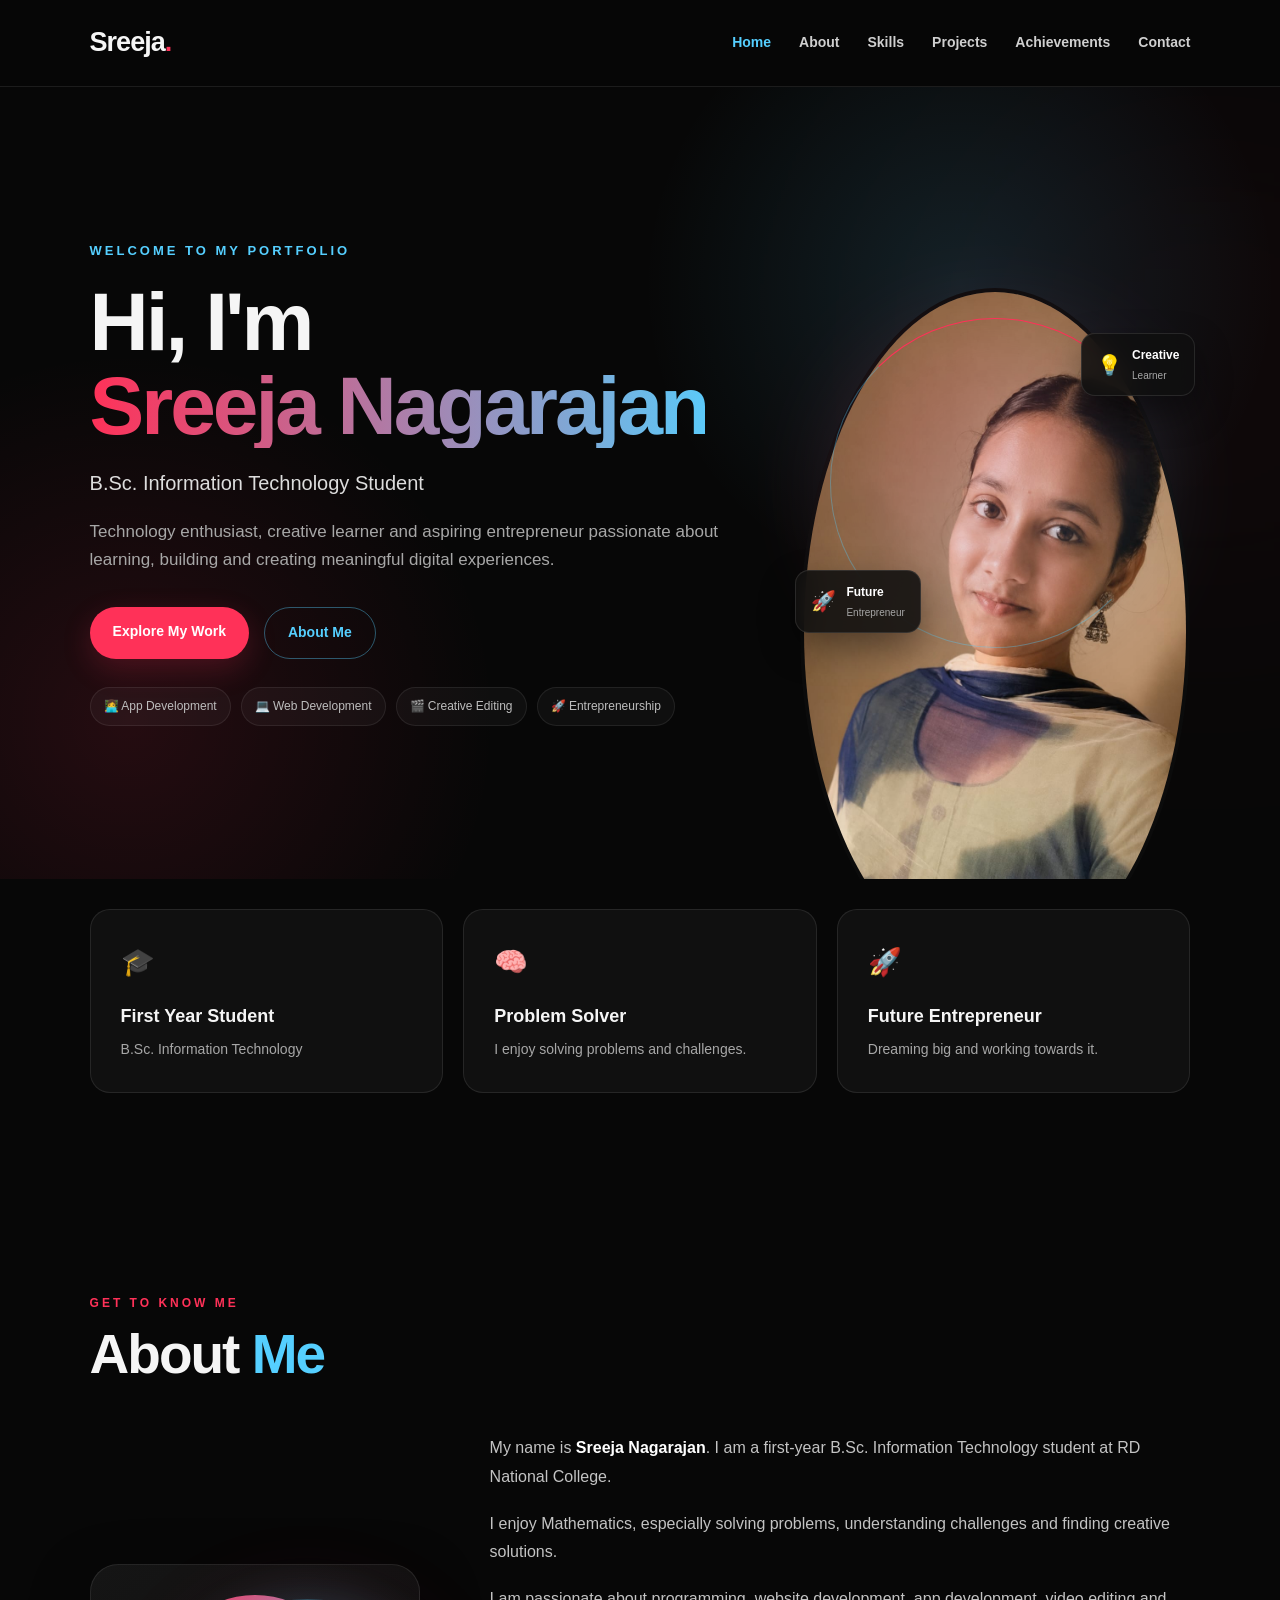
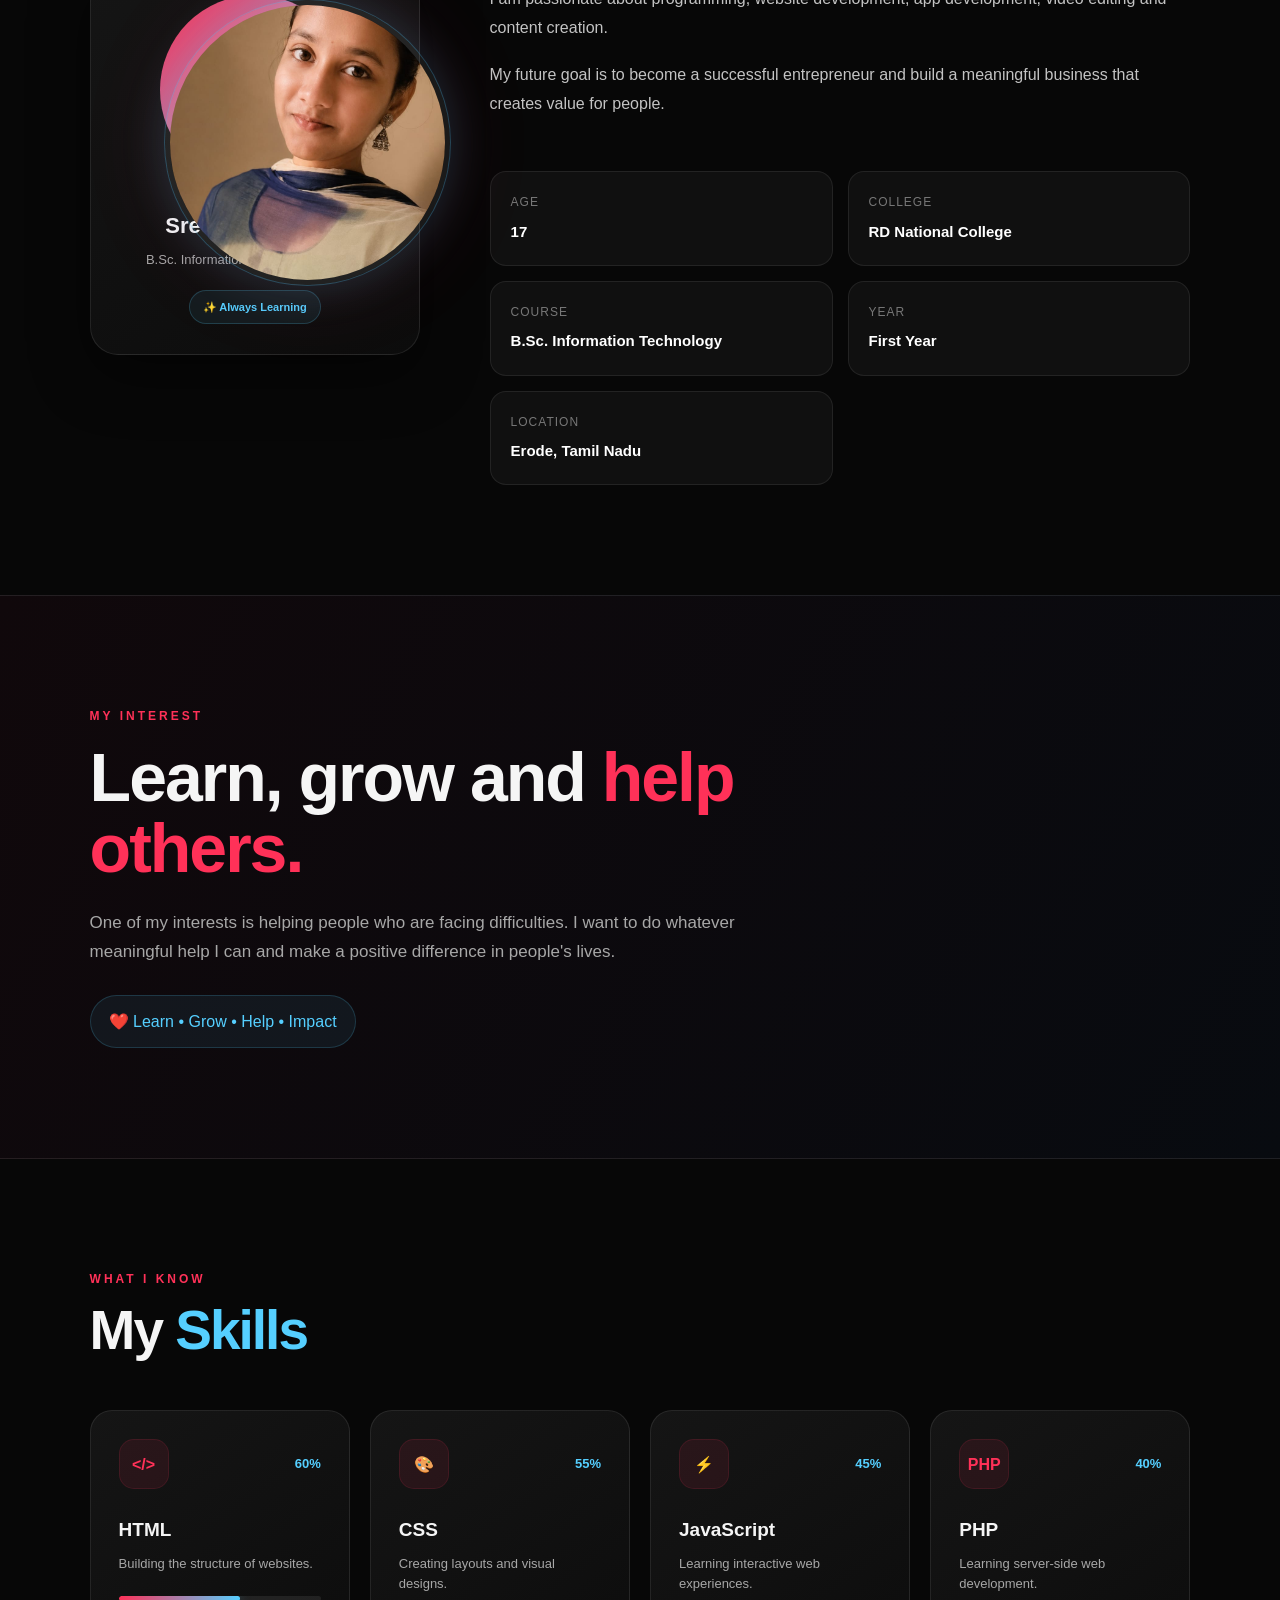
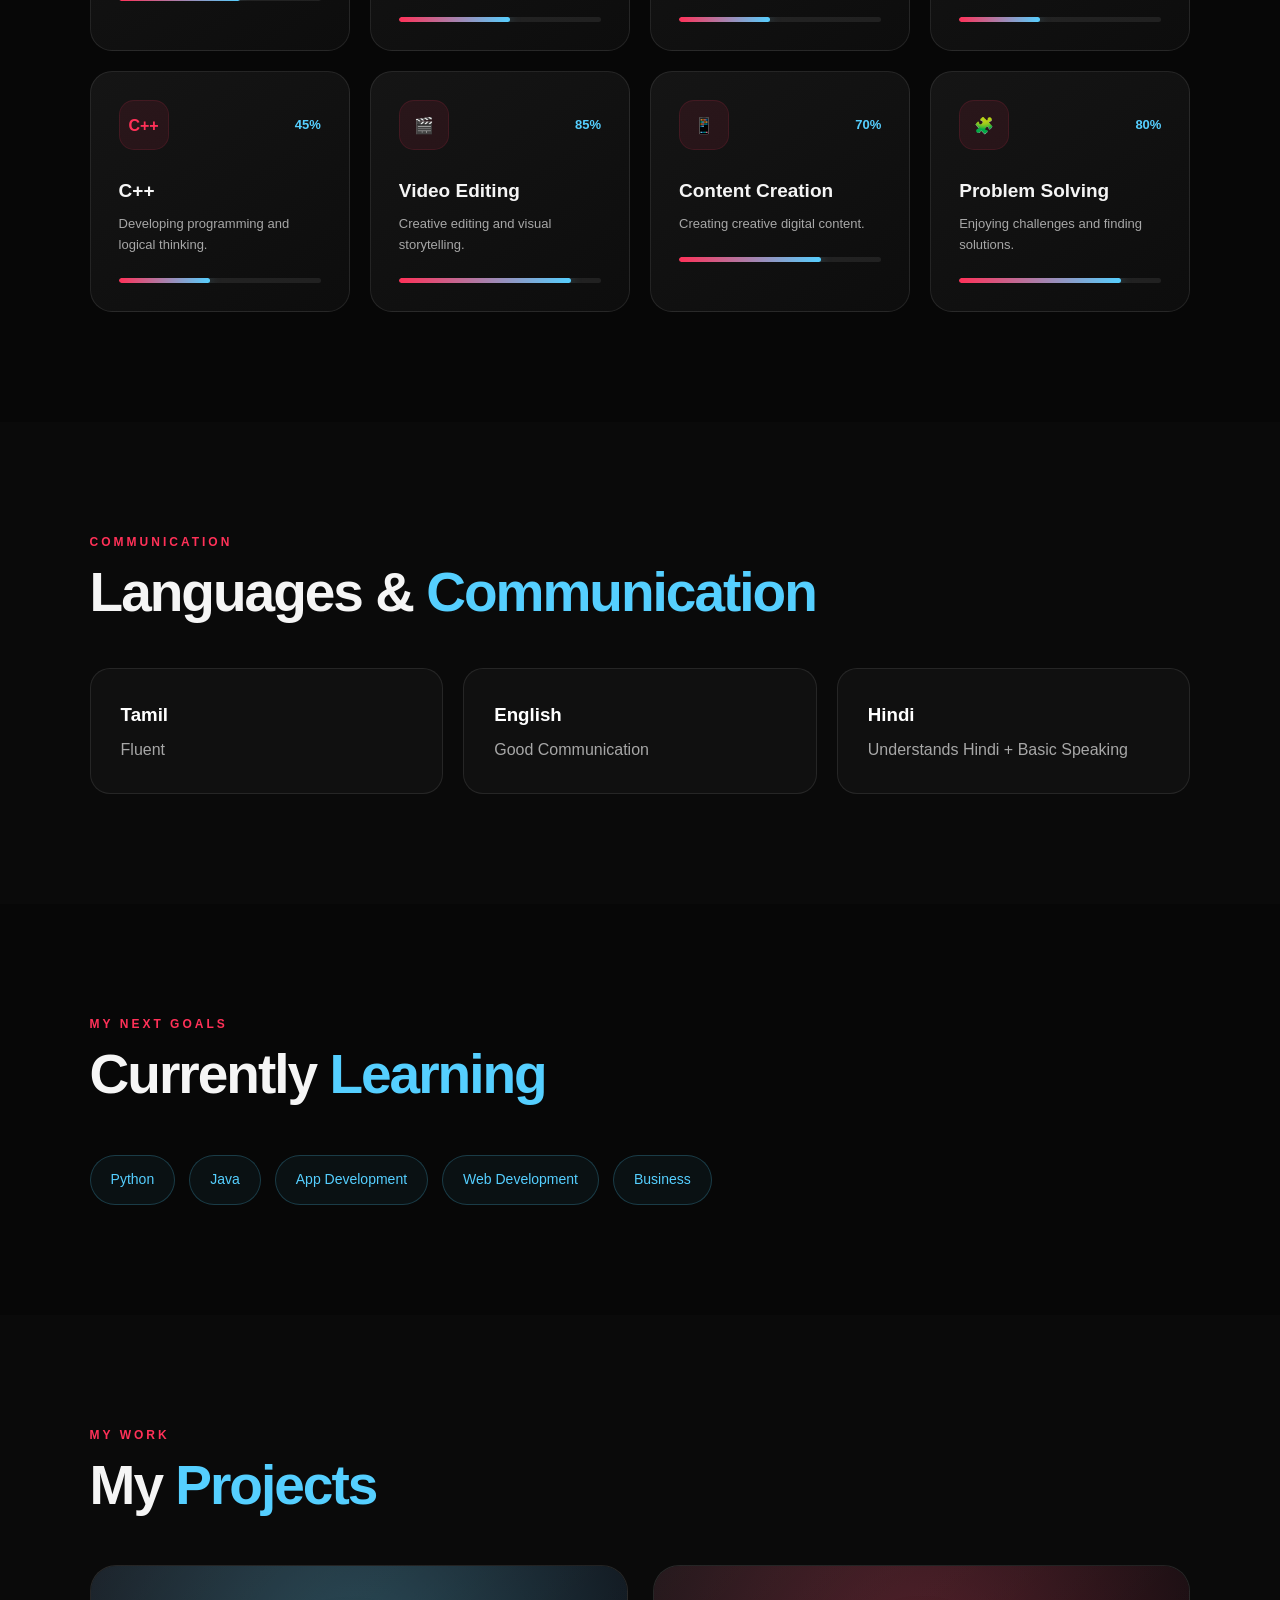
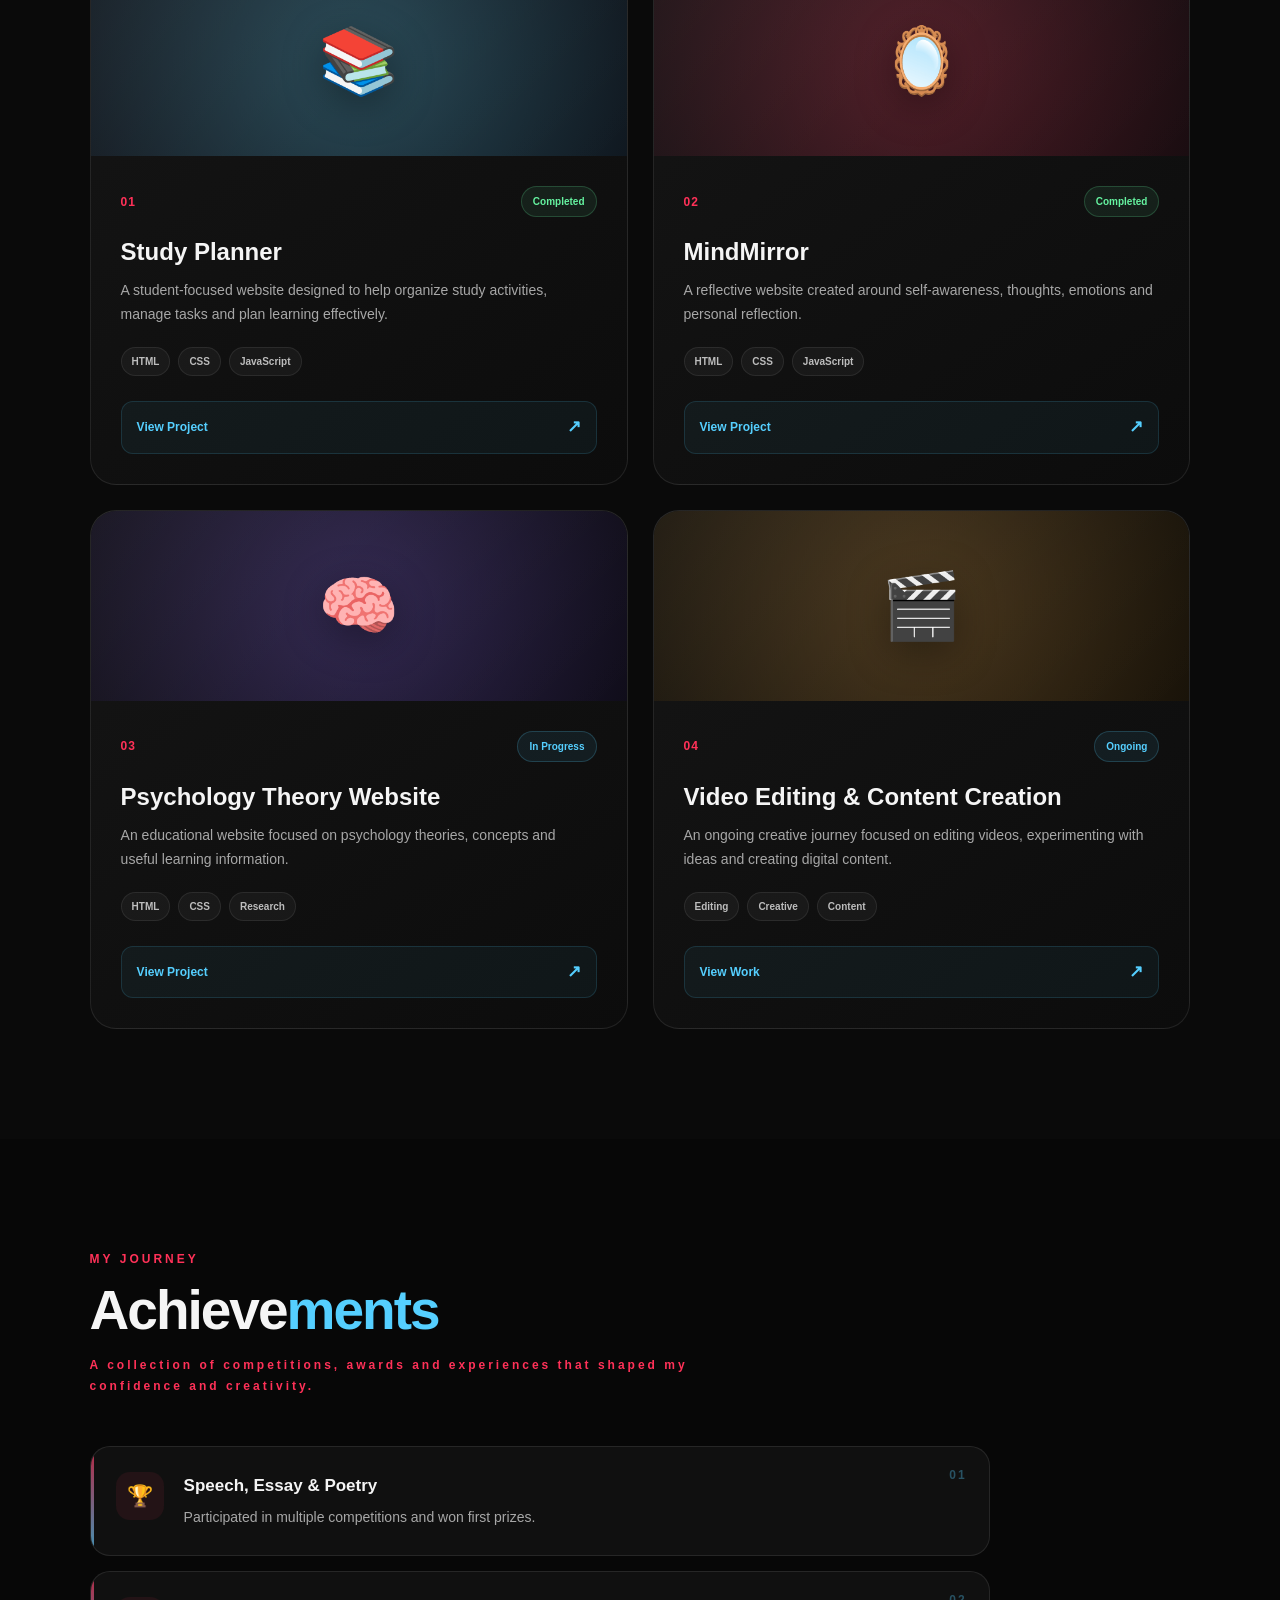
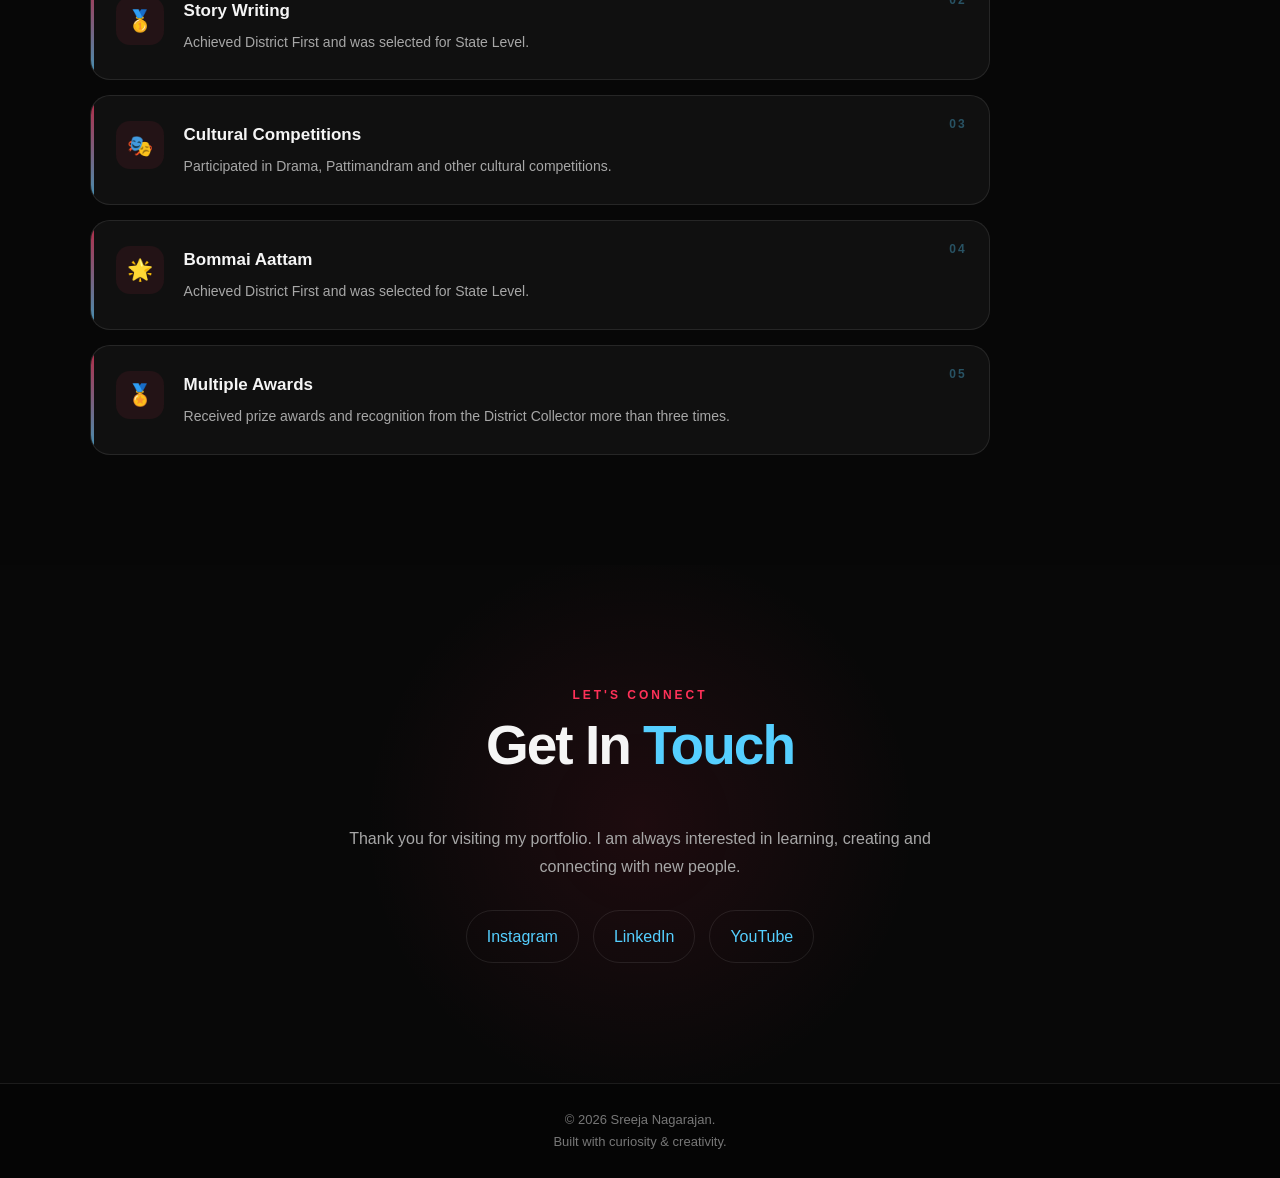
==== commit 15021b87: "Update index.html" ====
--- a/index.html
+++ b/index.html
@@ -103,7 +103,7 @@
     <div class="hero-image-ring"></div>
 
    <img
-    src="./images/profile.jpg"
+    src="profile.jpg"
     alt="Sreeja Nagarajan"
     class="about-photo"
 >
@@ -203,7 +203,7 @@
         <div class="about-photo-wrapper">
 
             <img
-    src="./images/profile.jpg"
+    src="profile.jpg"
     alt="Sreeja Nagarajan"
     class="profile-image"
 >
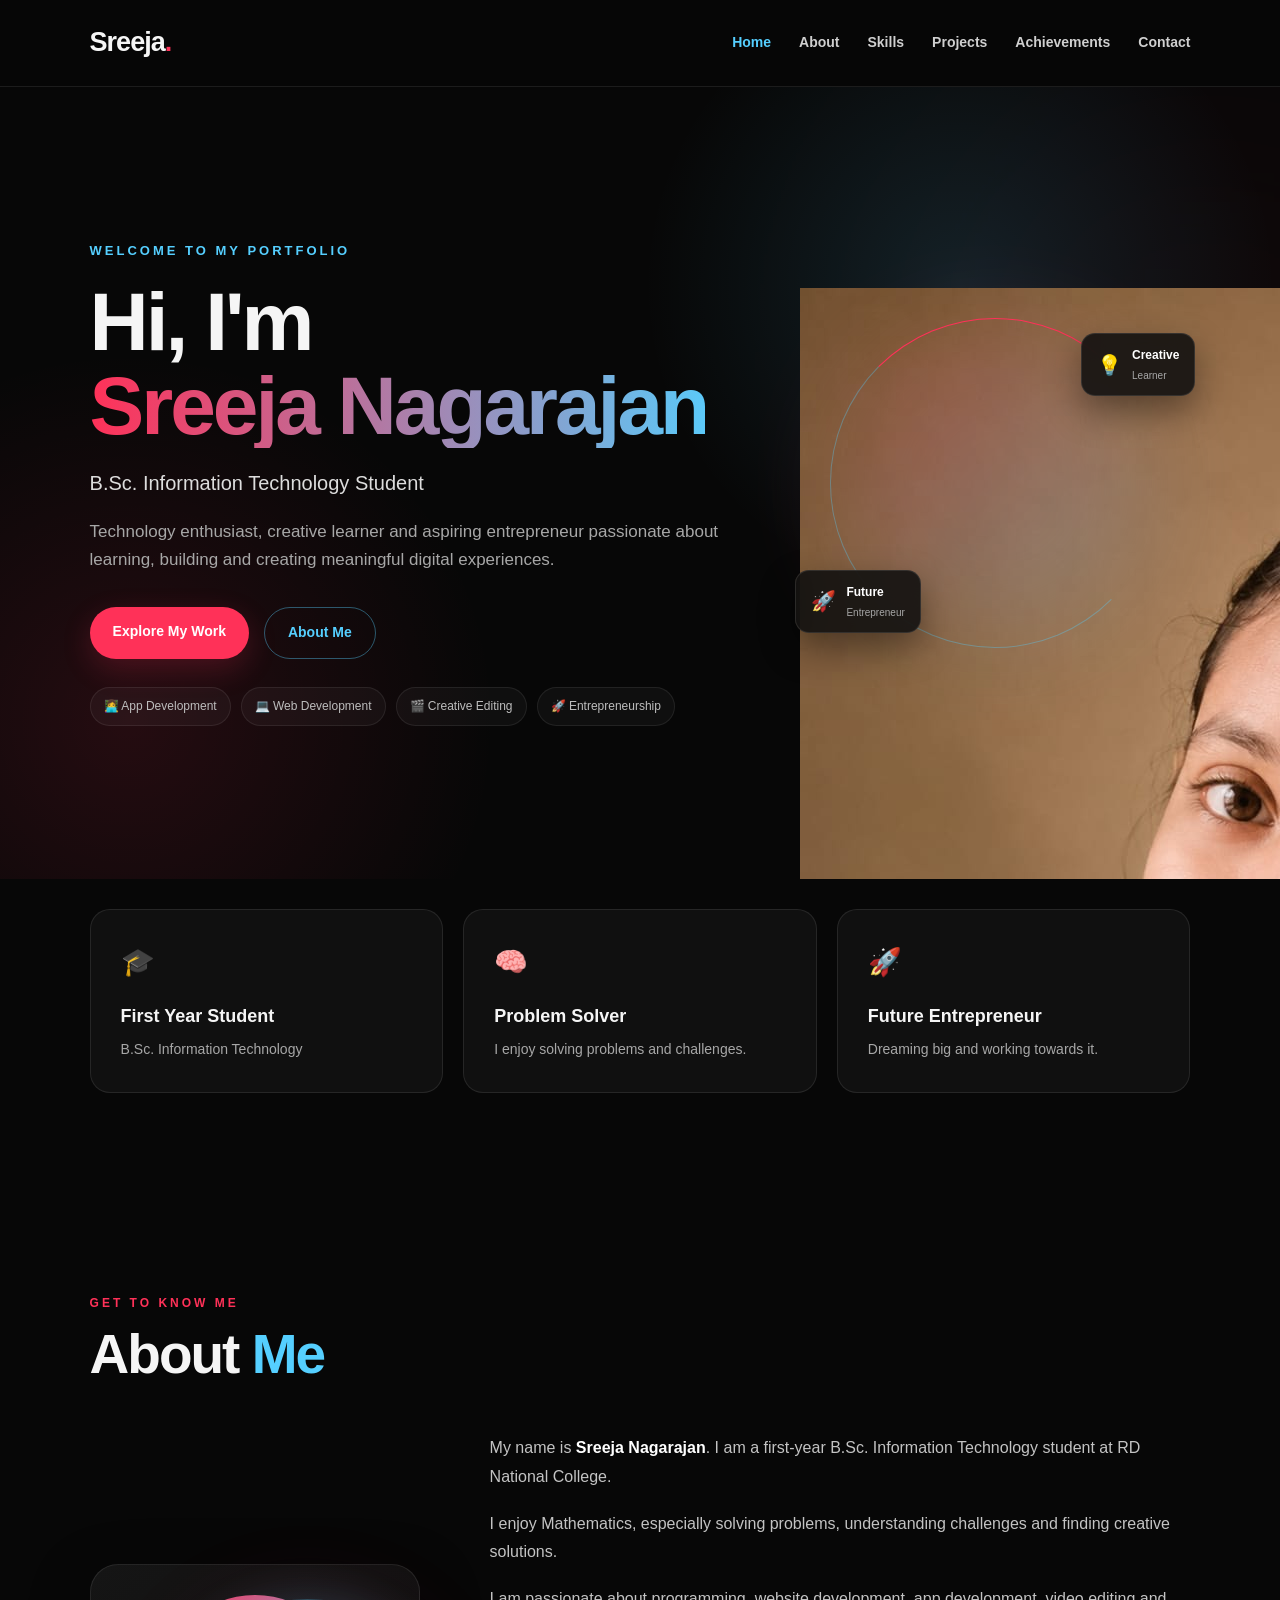
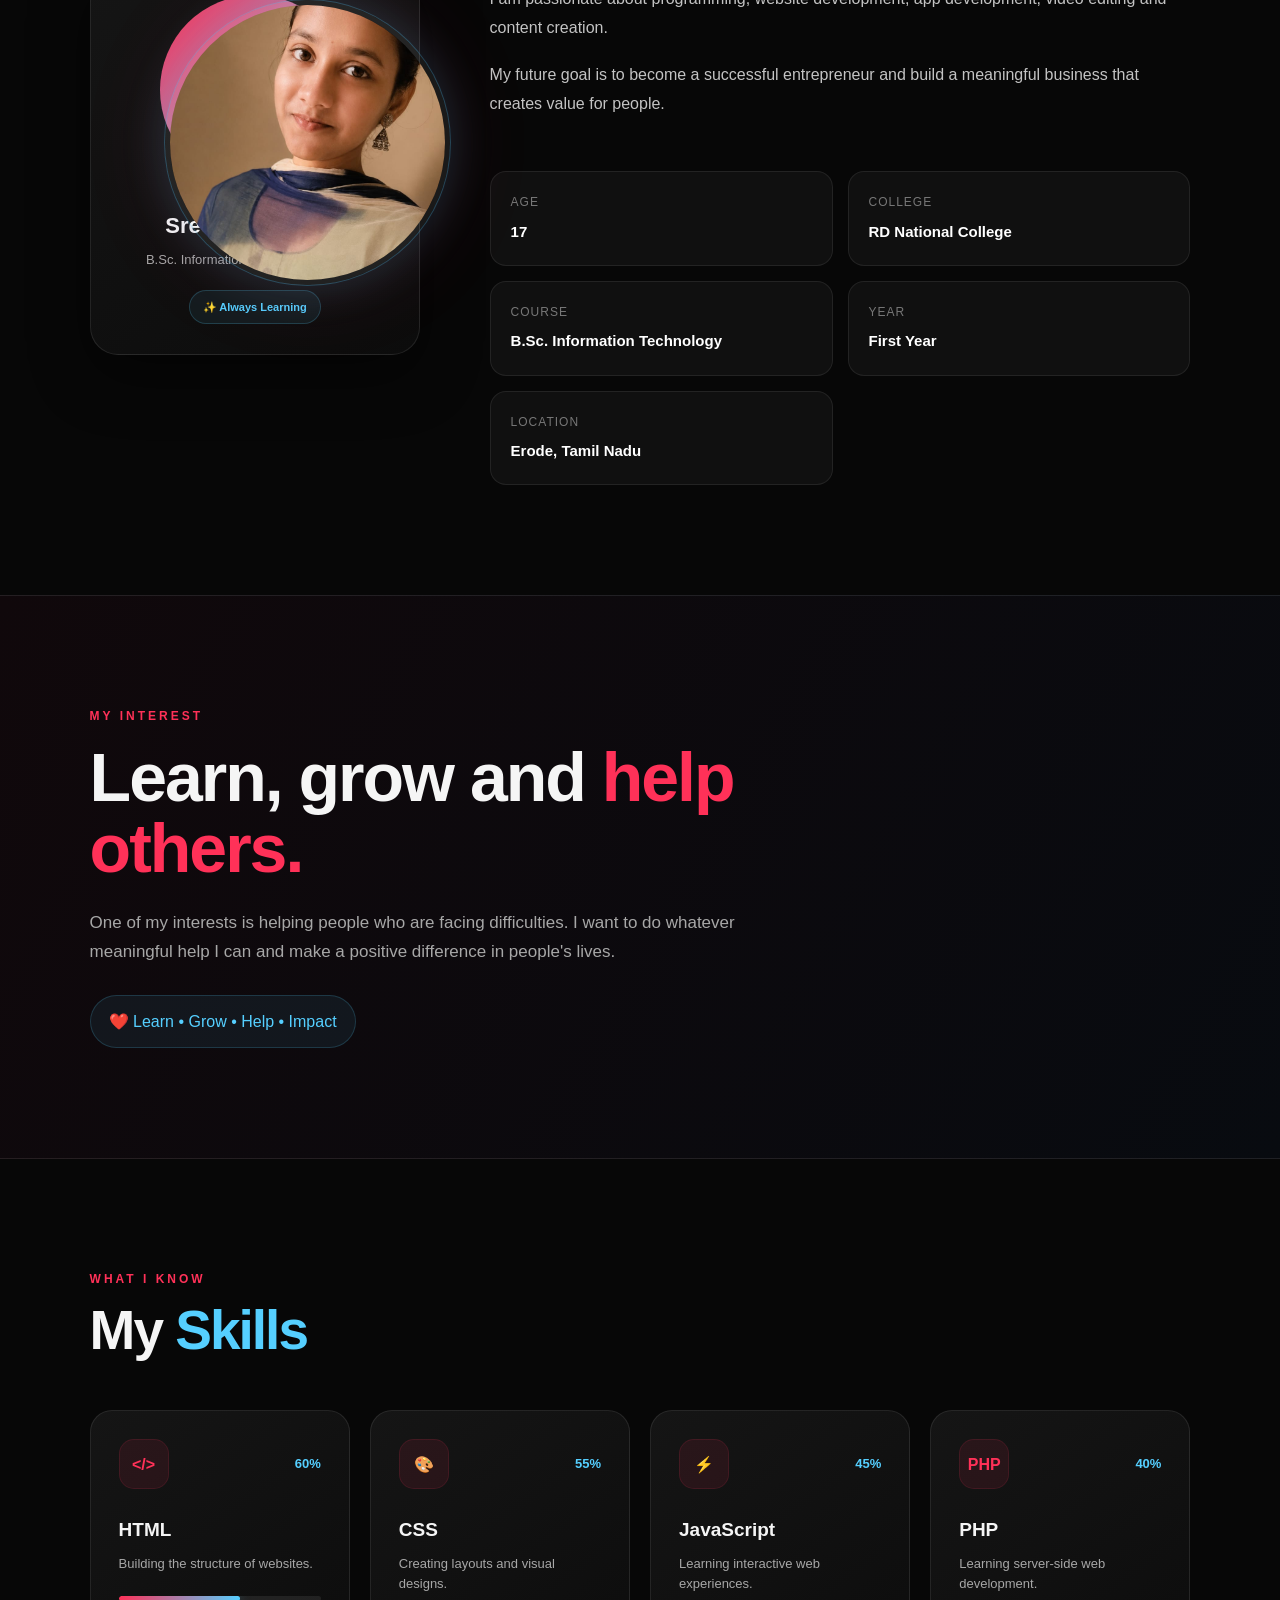
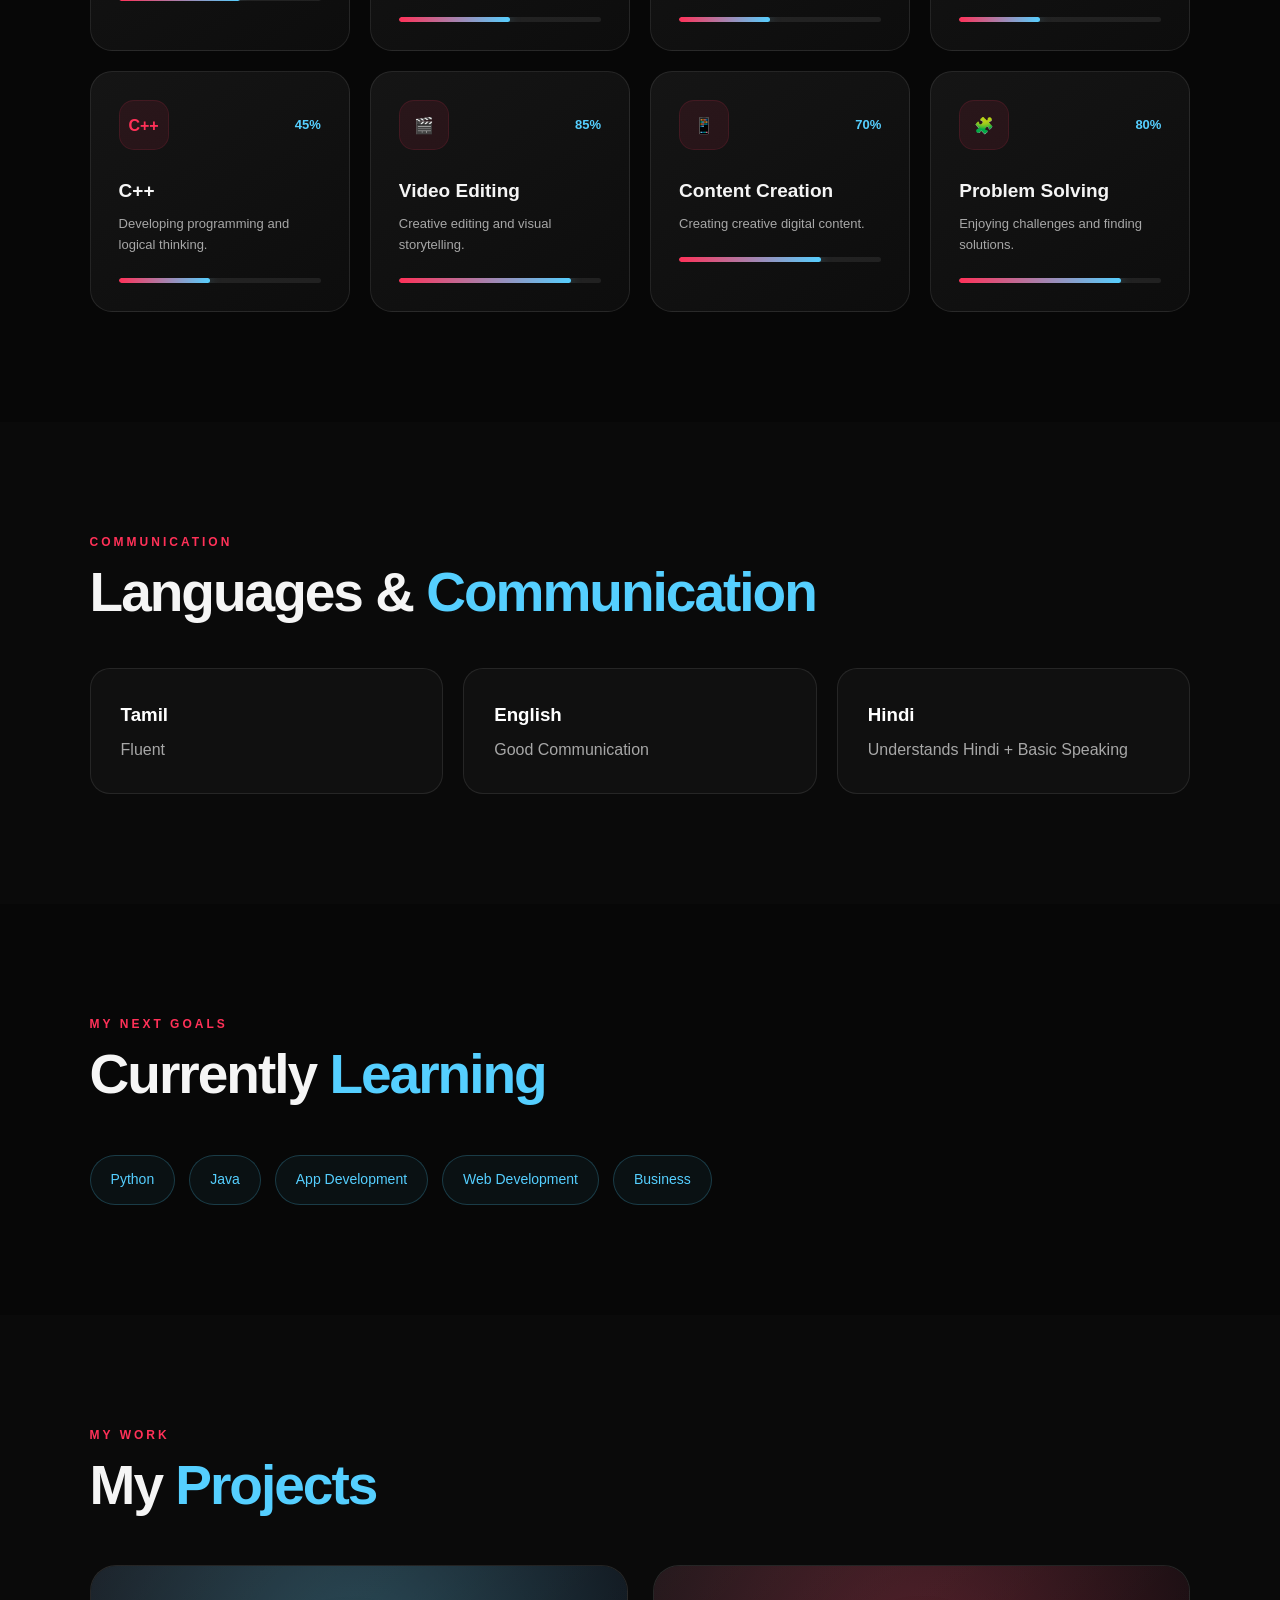
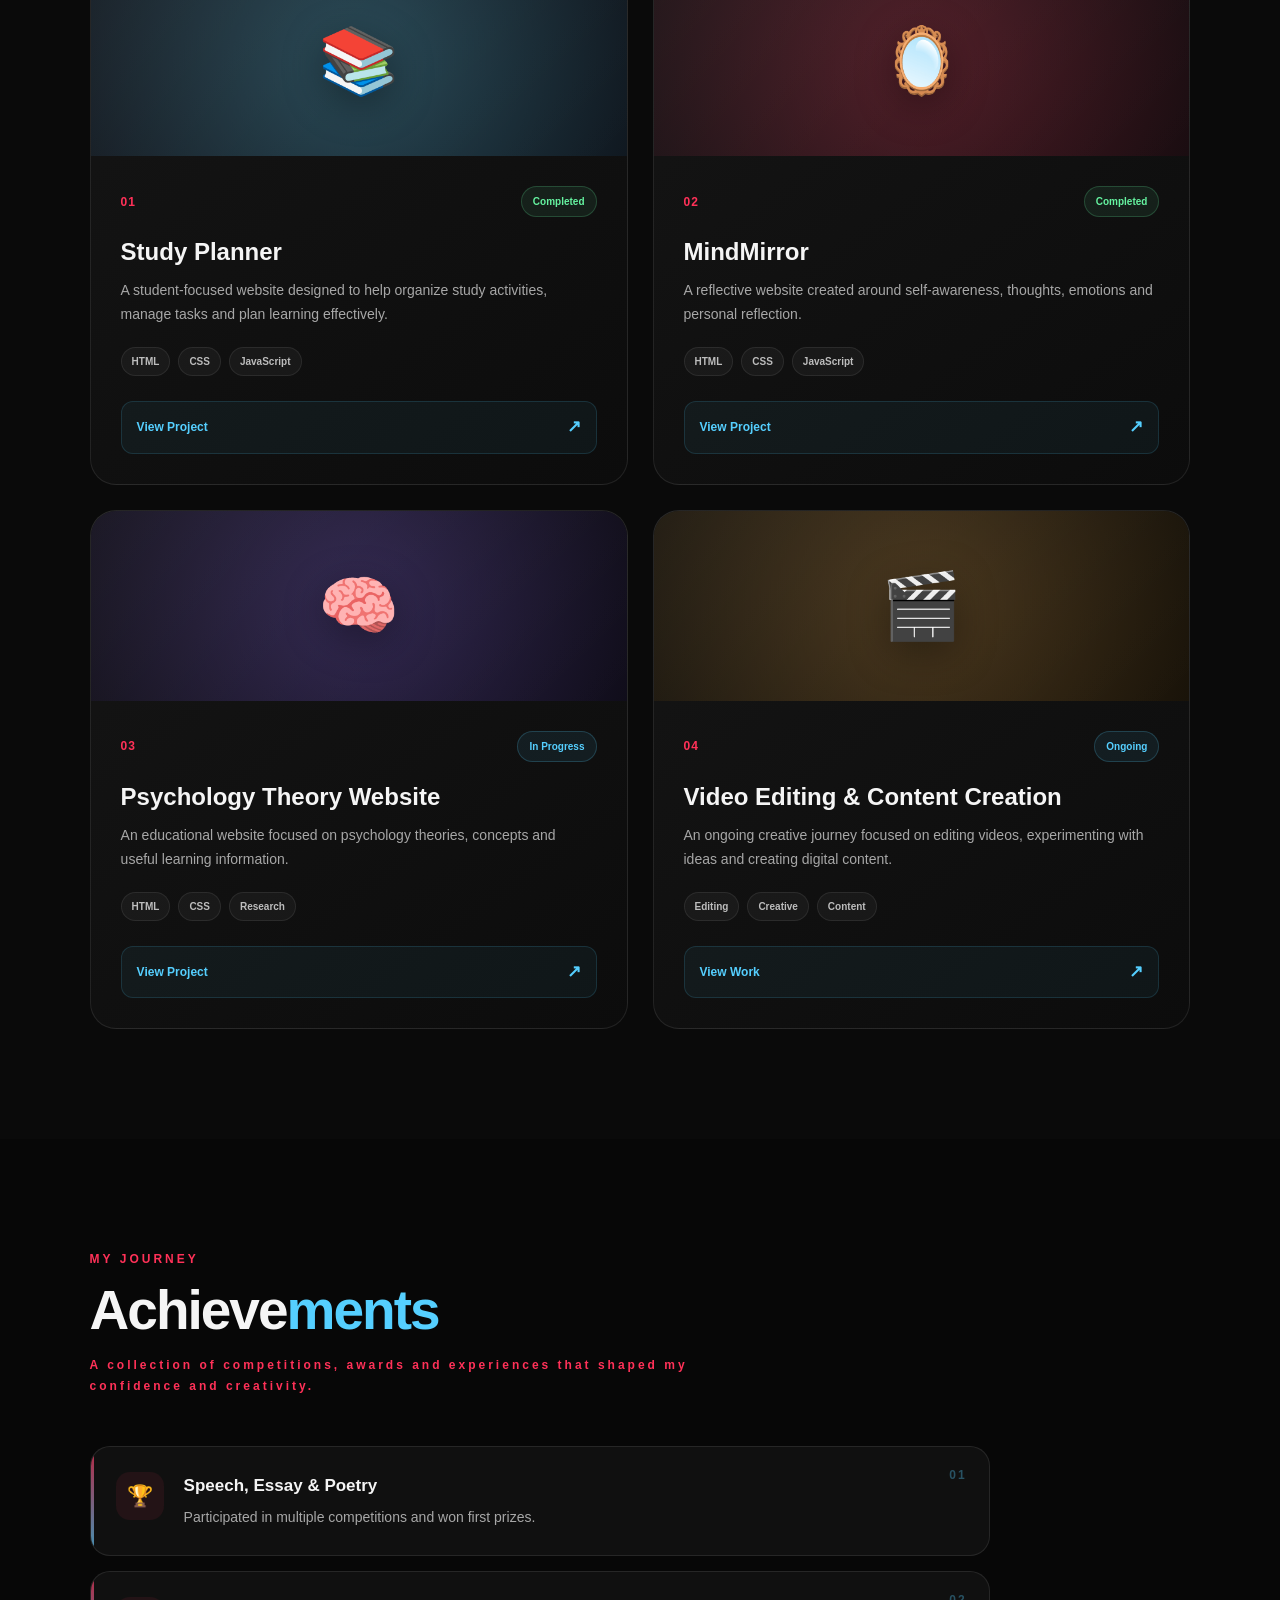
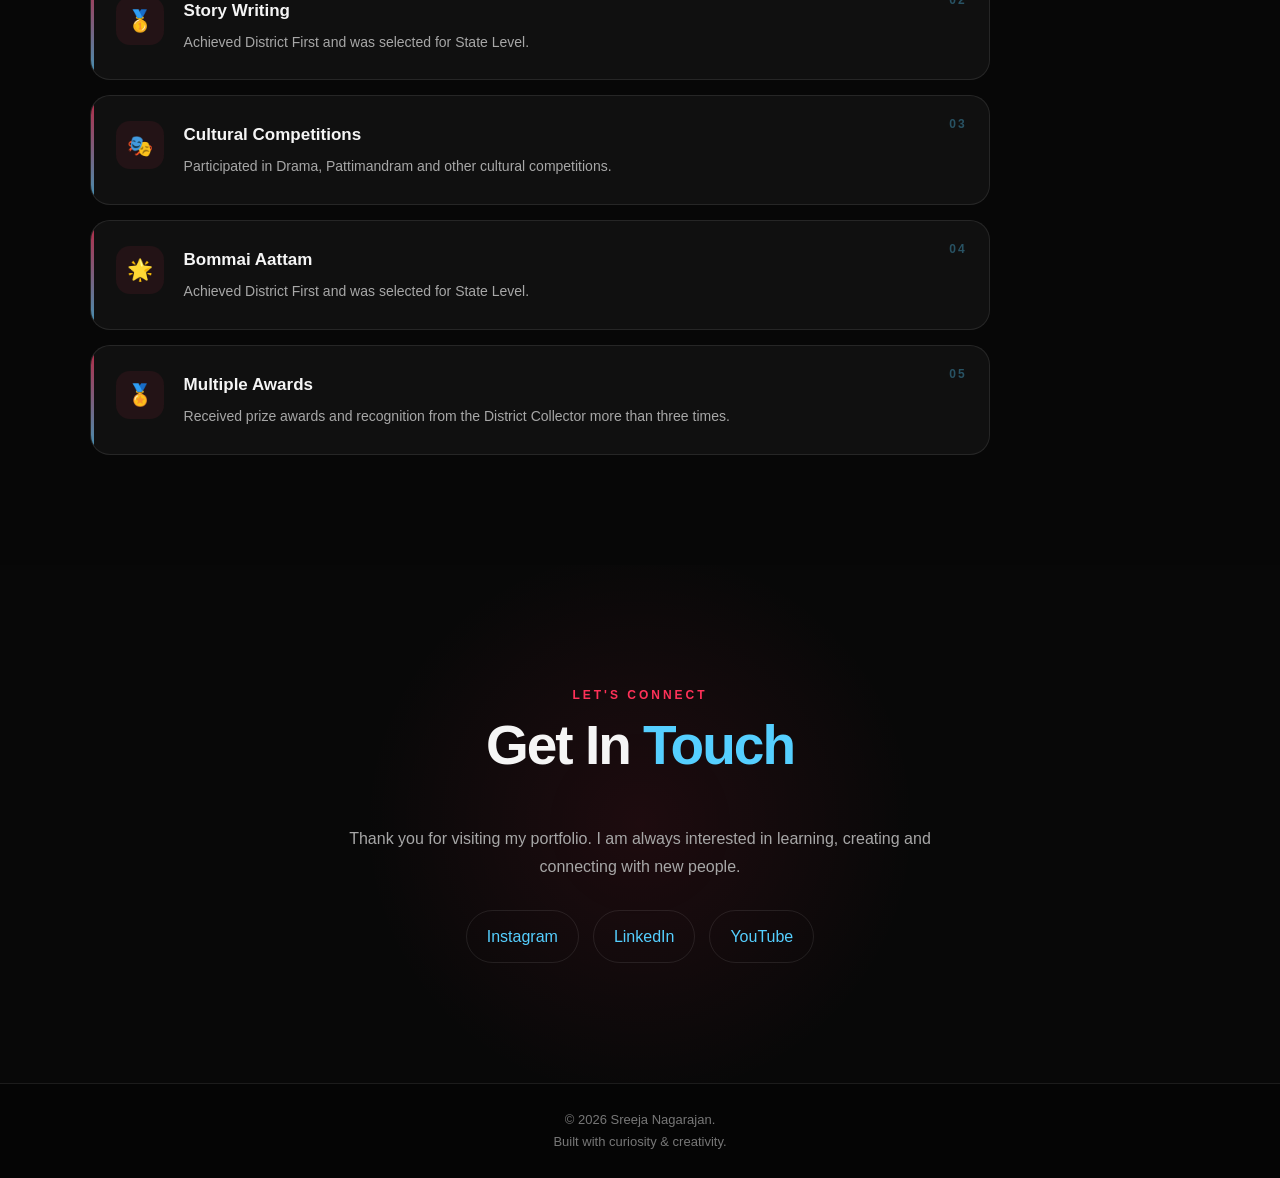
==== commit 234a6632: "Update index.html" ====
--- a/index.html
+++ b/index.html
@@ -105,7 +105,7 @@
    <img
     src="profile.jpg"
     alt="Sreeja Nagarajan"
-    class="about-photo"
+    class="hero-photo"
 >
 
     <div class="floating-card card-top">
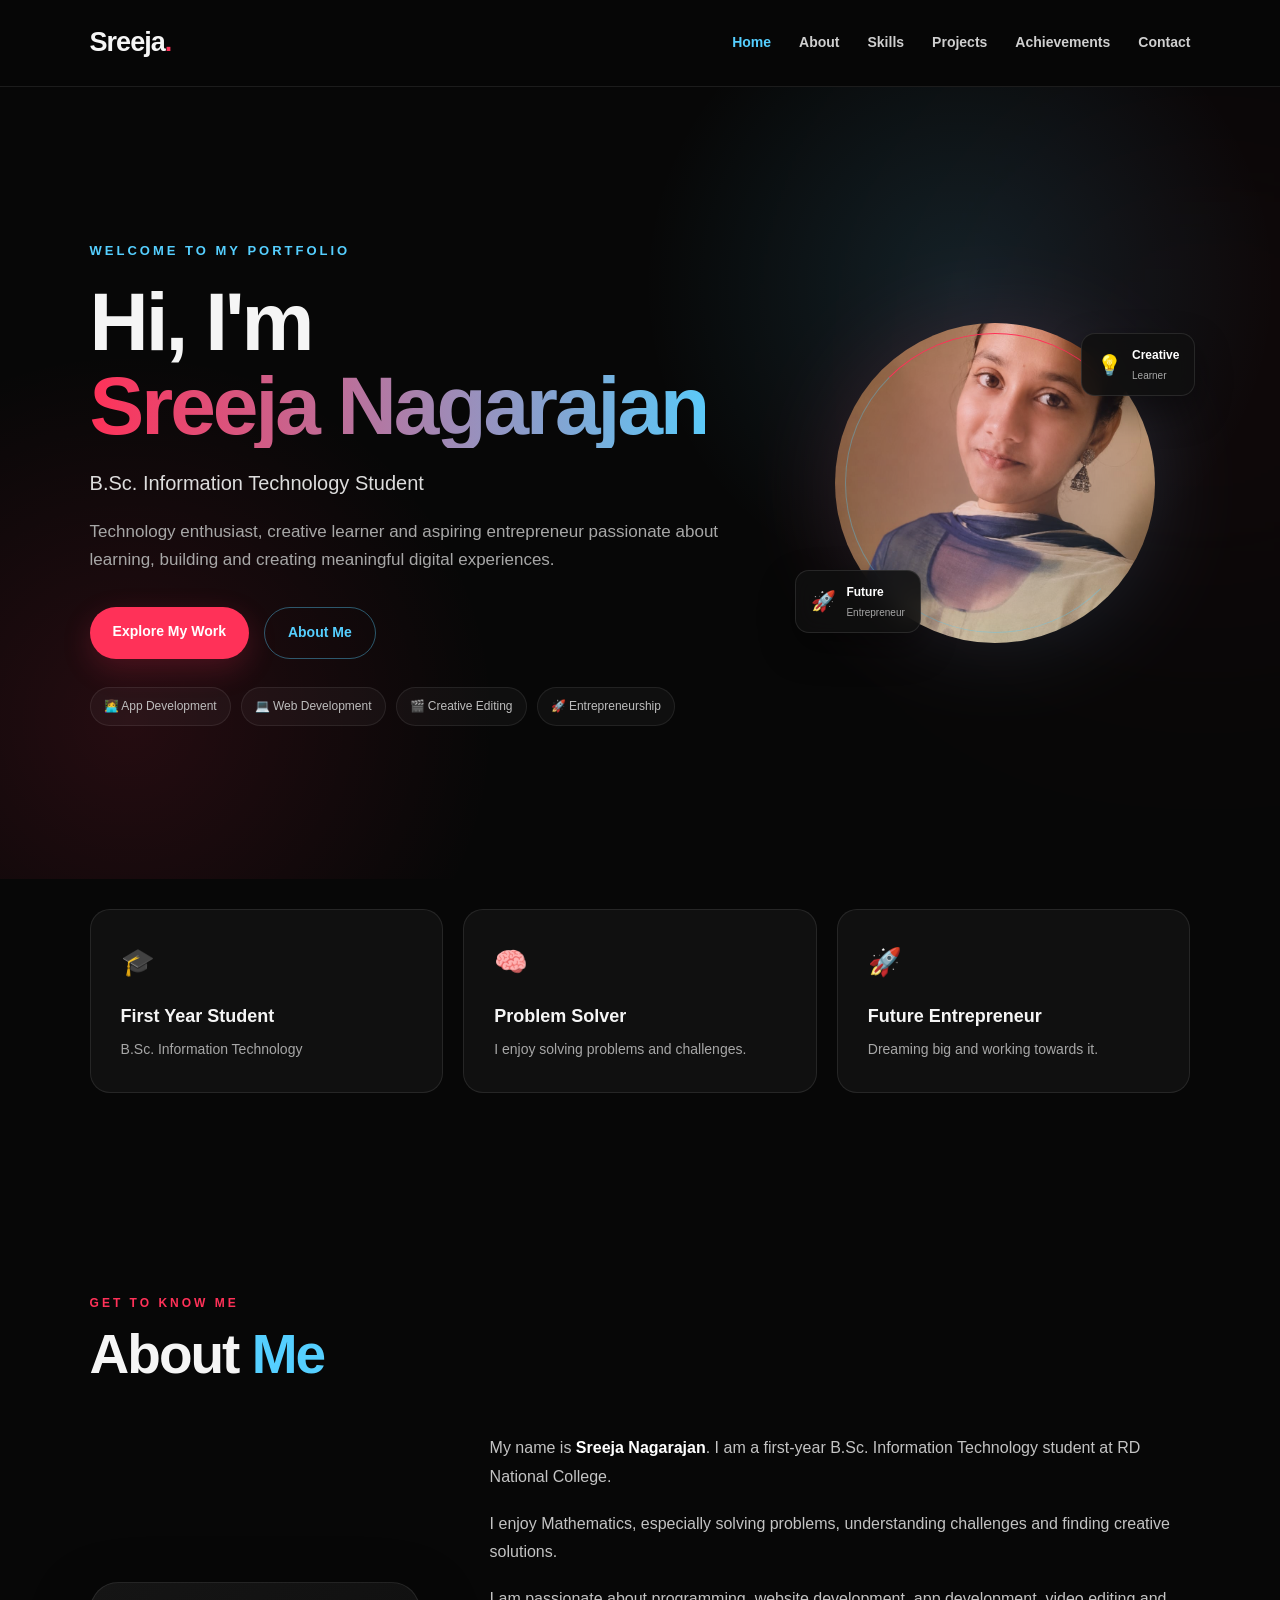
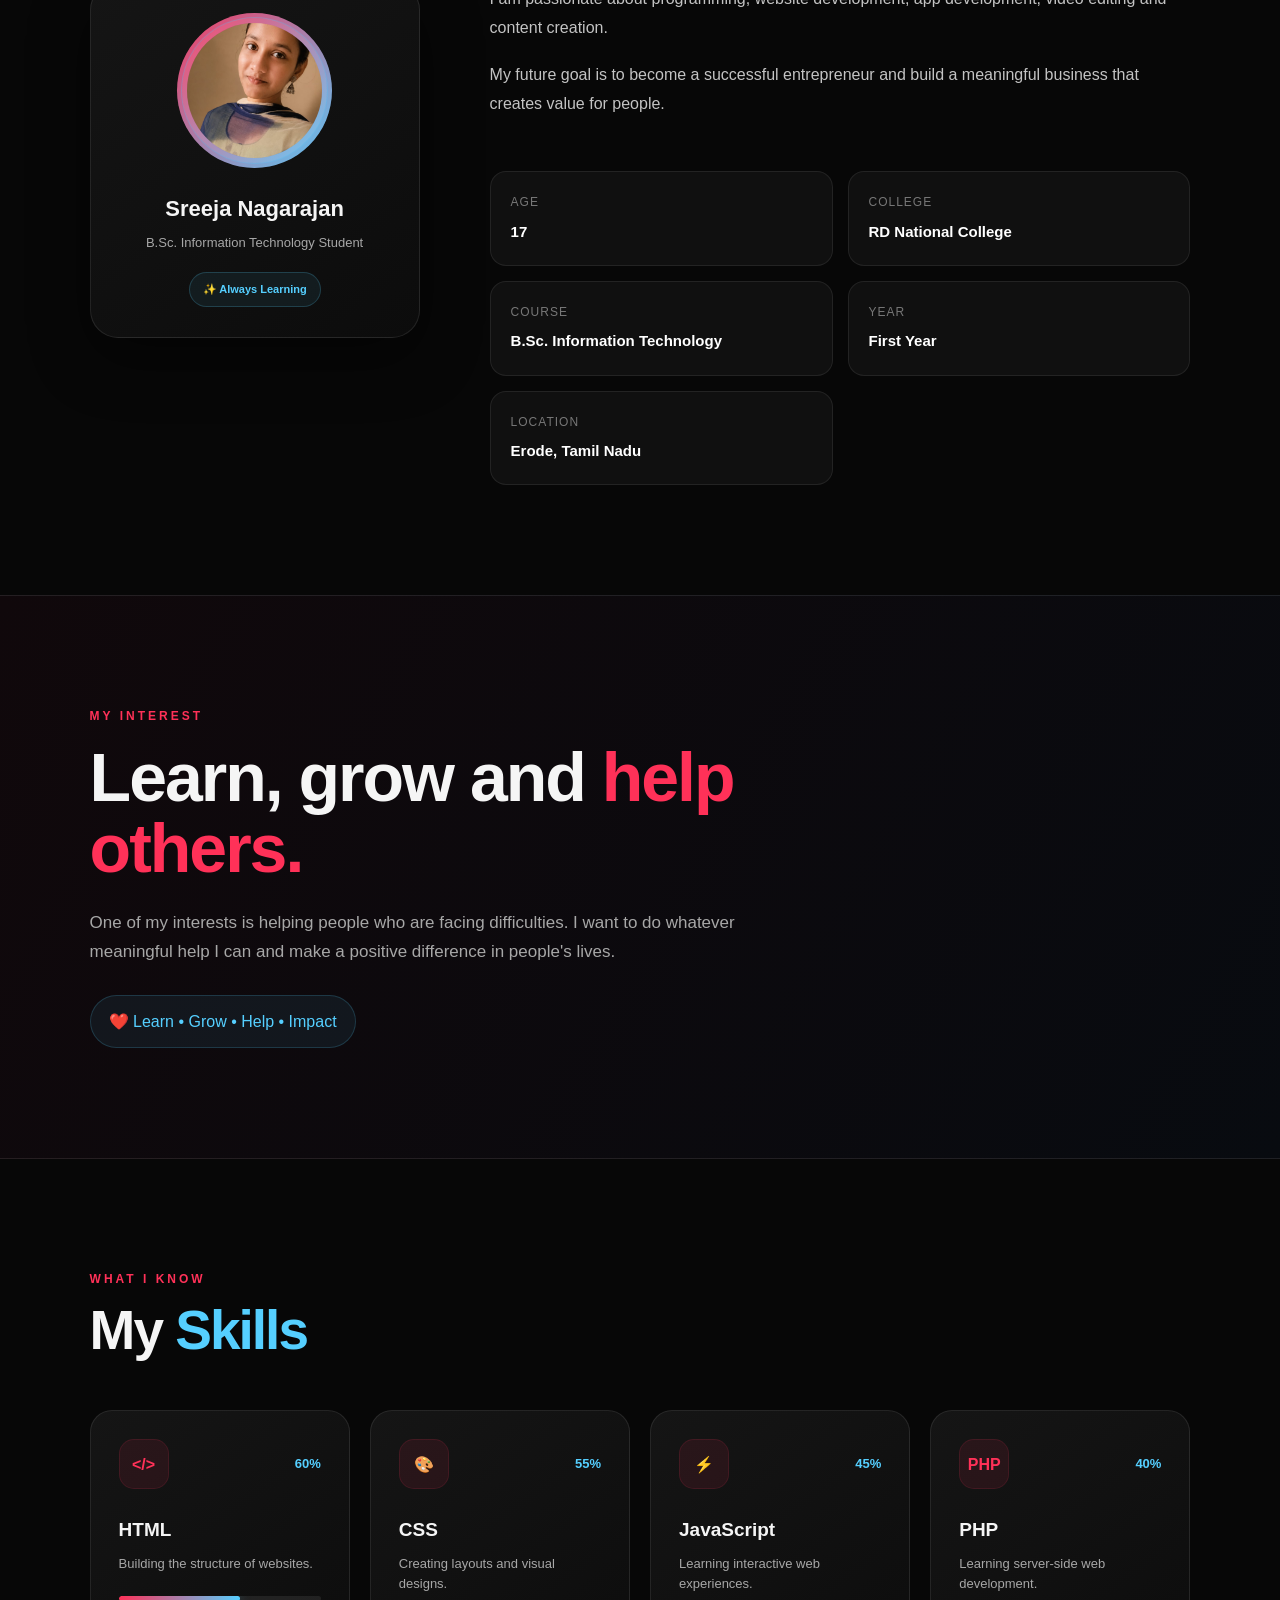
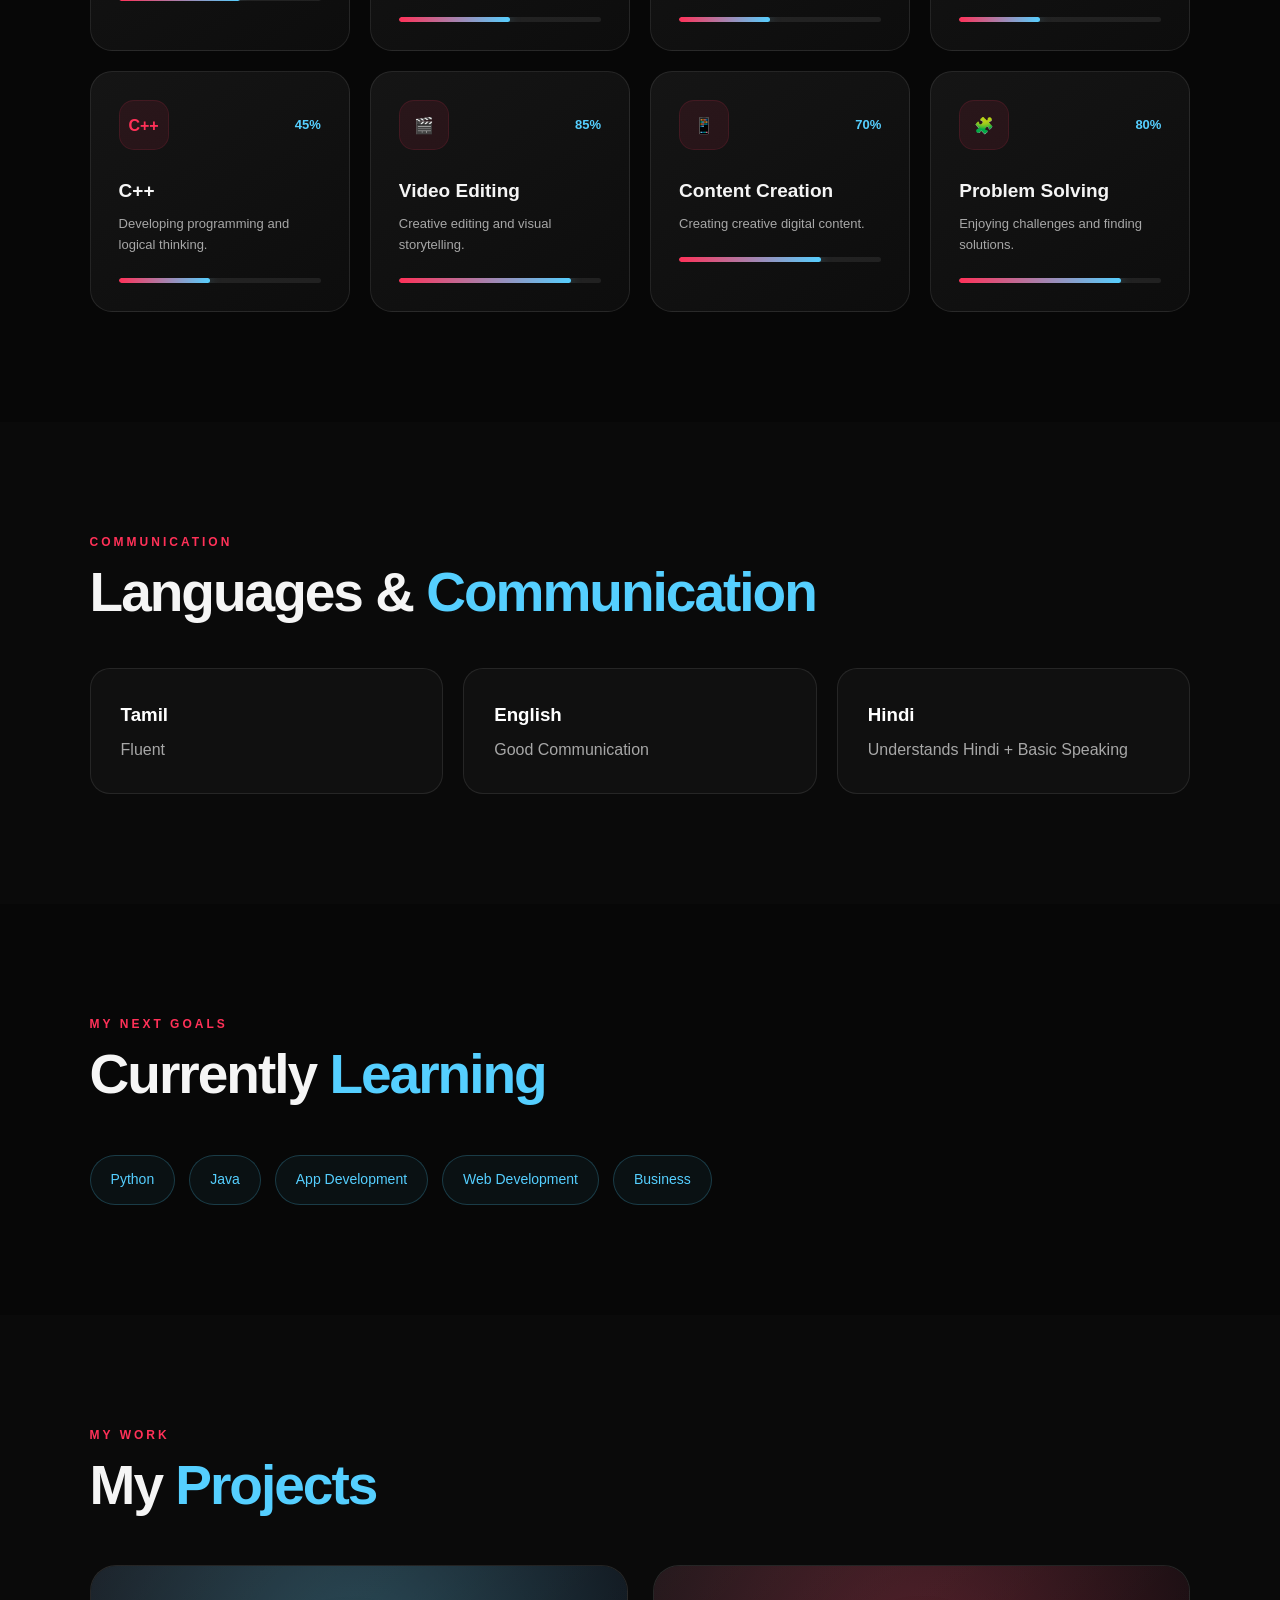
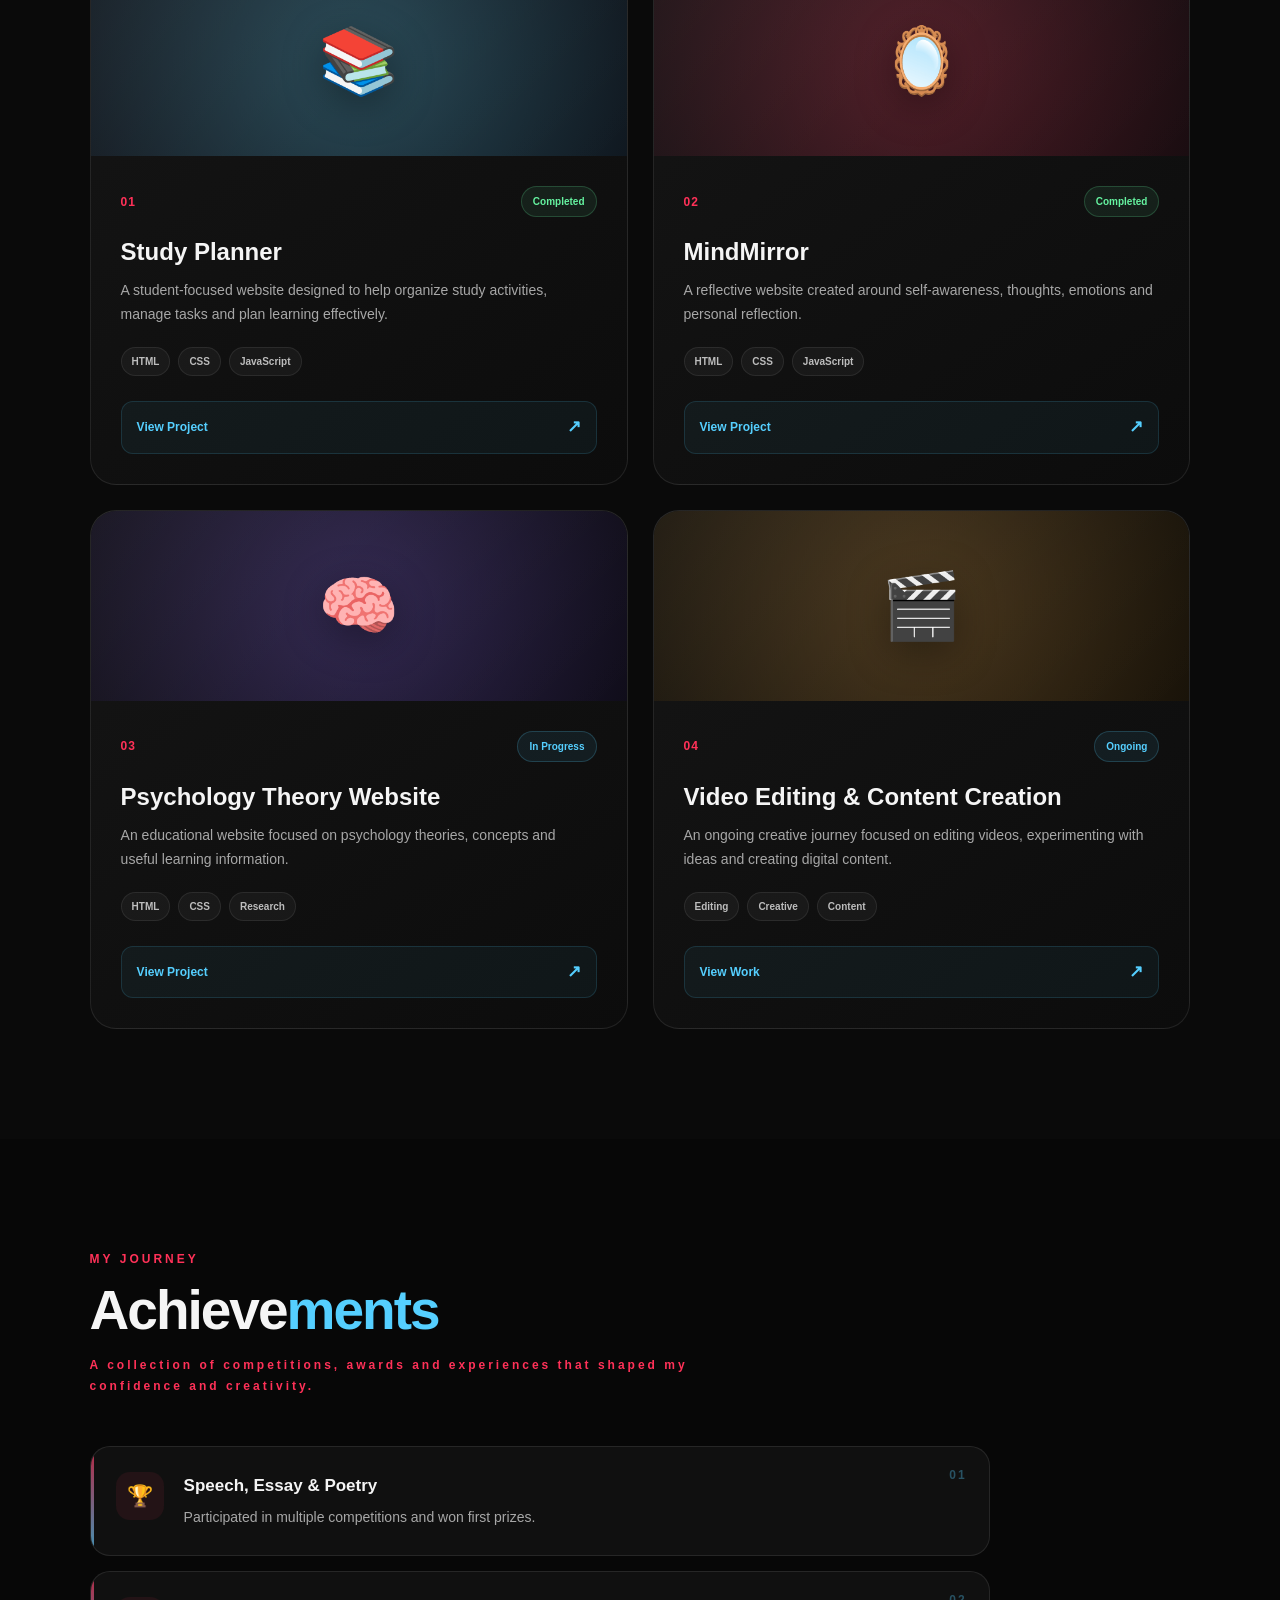
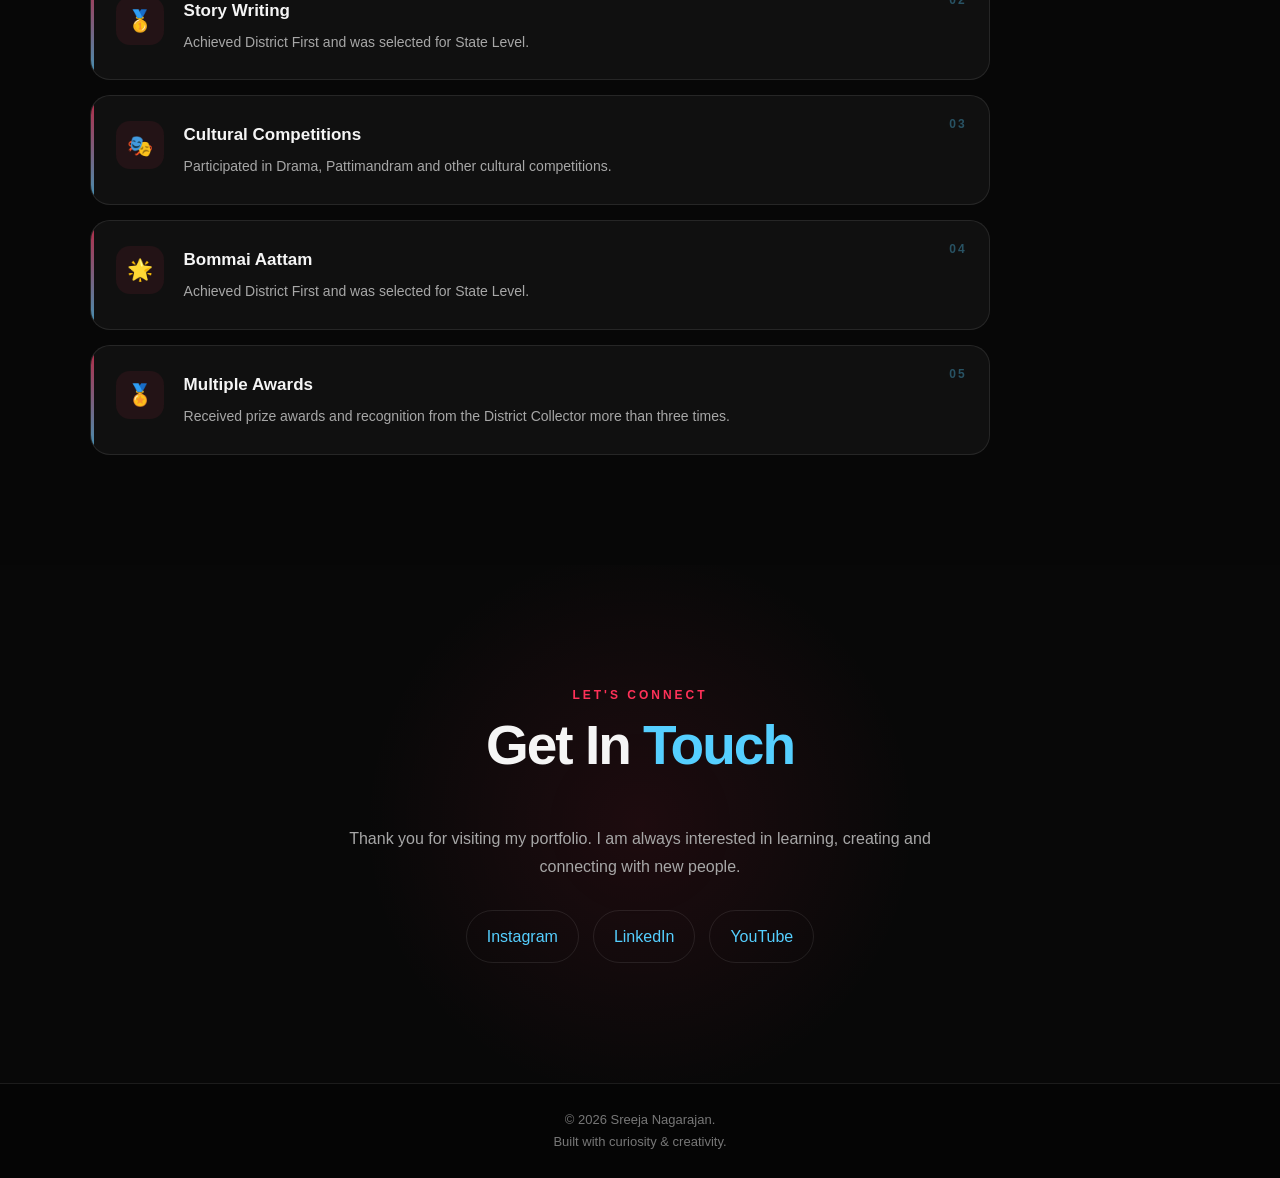
==== commit f15c8847: "Update index.html" ====
--- a/index.html
+++ b/index.html
@@ -1056,7 +1056,7 @@
             Instagram
         </a>
 
-        <a href="#" target="_blank">
+        <a href="https://www.linkedin.com/in/sreeja-undefined-705a40431?utm_source=share_via&utm_content=profile&utm_medium=member_android" target="_blank">
             LinkedIn
         </a>
 
--- a/style.css
+++ b/style.css
@@ -2610,4 +2610,150 @@
 
 .achievement:hover .achievement-number {
     color: var(--red);
-}+}
+.hero-photo {
+  width: 320px;
+  height: 320px;
+  object-fit: cover;
+  border-radius: 50%;
+  display: block;
+}
+/* ==============================
+   FIX PROFILE IMAGE - PERFECT CIRCLE
+   ============================== */
+
+.profile-image {
+    width: 285px !important;
+    height: 285px !important;
+
+    aspect-ratio: 1 / 1 !important;
+    border-radius: 50% !important;
+
+    object-fit: cover !important;
+    object-position: center !important;
+
+    display: block !important;
+    flex-shrink: 0 !important;
+}
+
+/* Hero section profile image */
+.hero-visual .profile-image {
+    width: 285px !important;
+    height: 285px !important;
+
+    aspect-ratio: 1 / 1 !important;
+    border-radius: 50% !important;
+    object-fit: cover !important;
+}
+
+/* Keep image inside a square circle */
+.hero-visual {
+    display: grid;
+    place-items: center;
+}
+
+.hero-image-ring {
+    width: 300px !important;
+    height: 300px !important;
+
+    aspect-ratio: 1 / 1 !important;
+    border-radius: 50% !important;
+}
+
+/* Glow must also stay circular */
+.hero-image-glow {
+    width: 300px !important;
+    height: 300px !important;
+
+    aspect-ratio: 1 / 1 !important;
+    border-radius: 50% !important;
+}
+/* =================================
+   FIX ABOUT ME PHOTO SIZE
+   ================================= */
+
+.about-photo-wrapper {
+    width: 190px !important;
+    height: 190px !important;
+    padding: 5px !important;
+    border-radius: 50% !important;
+
+    display: flex !important;
+    align-items: center !important;
+    justify-content: center !important;
+}
+
+.about-photo-wrapper .profile-image,
+.about-photo-wrapper .about-photo {
+    width: 180px !important;
+    height: 180px !important;
+
+    max-width: none !important;
+    max-height: none !important;
+
+    object-fit: cover !important;
+    object-position: center !important;
+
+    border-radius: 50% !important;
+}
+/* =========================================
+   FINAL FIX - ABOUT ME PROFILE PHOTO
+   ========================================= */
+
+.about-photo-wrapper {
+    width: 190px !important;
+    height: 190px !important;
+    padding: 5px !important;
+
+    border-radius: 50% !important;
+    overflow: hidden !important;
+
+    display: flex !important;
+    align-items: center !important;
+    justify-content: center !important;
+
+    position: relative !important;
+}
+
+/* About section image only */
+.about-photo-wrapper img,
+.about-photo-wrapper .profile-image,
+.about-photo-wrapper .about-photo {
+    width: 180px !important;
+    height: 180px !important;
+
+    min-width: 180px !important;
+    min-height: 180px !important;
+    max-width: 180px !important;
+    max-height: 180px !important;
+
+    border-radius: 50% !important;
+    object-fit: cover !important;
+    object-position: center !important;
+
+    position: relative !important;
+    display: block !important;
+    transform: none !important;
+}
+/* FINAL ABOUT PHOTO SIZE FIX */
+
+.about-photo-wrapper {
+    width: 155px !important;
+    height: 155px !important;
+    padding: 4px !important;
+}
+
+.about-photo-wrapper img,
+.about-photo-wrapper .profile-image,
+.about-photo-wrapper .about-photo {
+    width: 145px !important;
+    height: 145px !important;
+
+    min-width: 145px !important;
+    min-height: 145px !important;
+    max-width: 145px !important;
+    max-height: 145px !important;
+
+    border-radius: 50% !important;
+    object-fit: cover !important;
+}
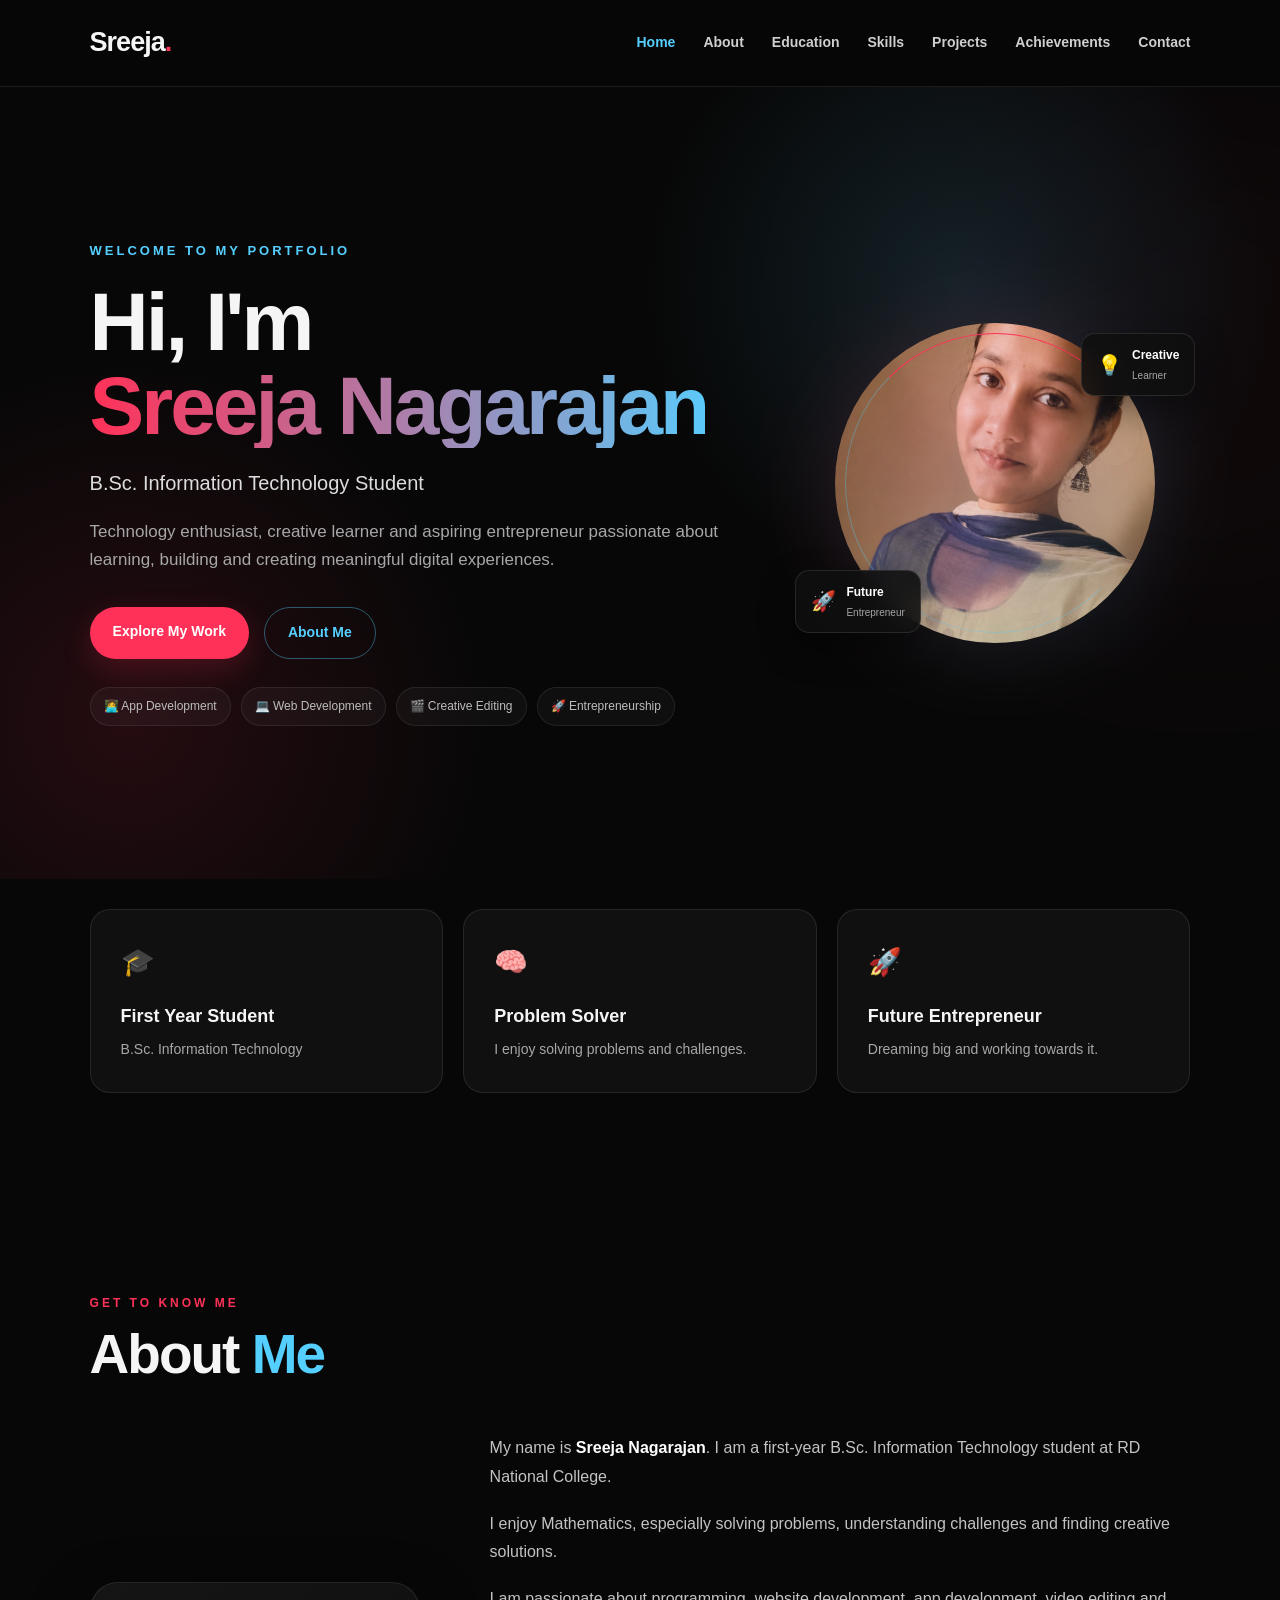
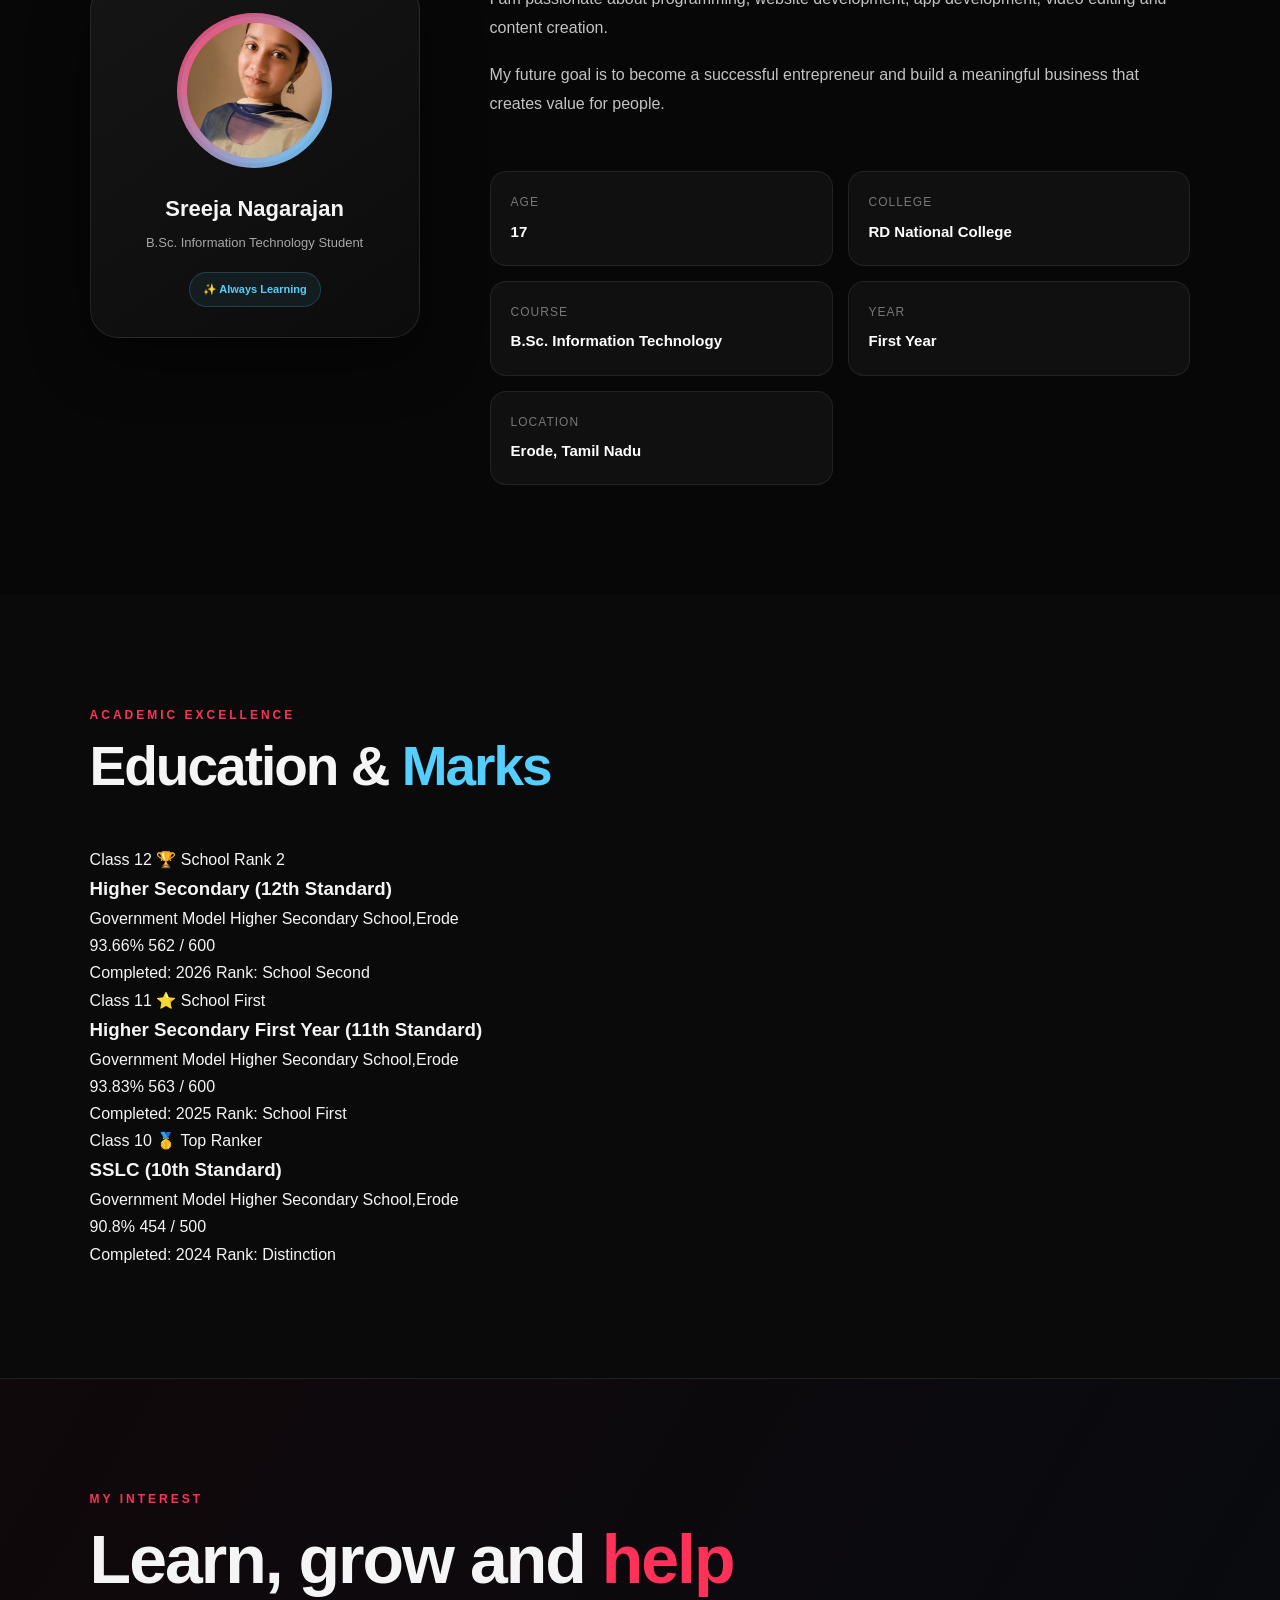
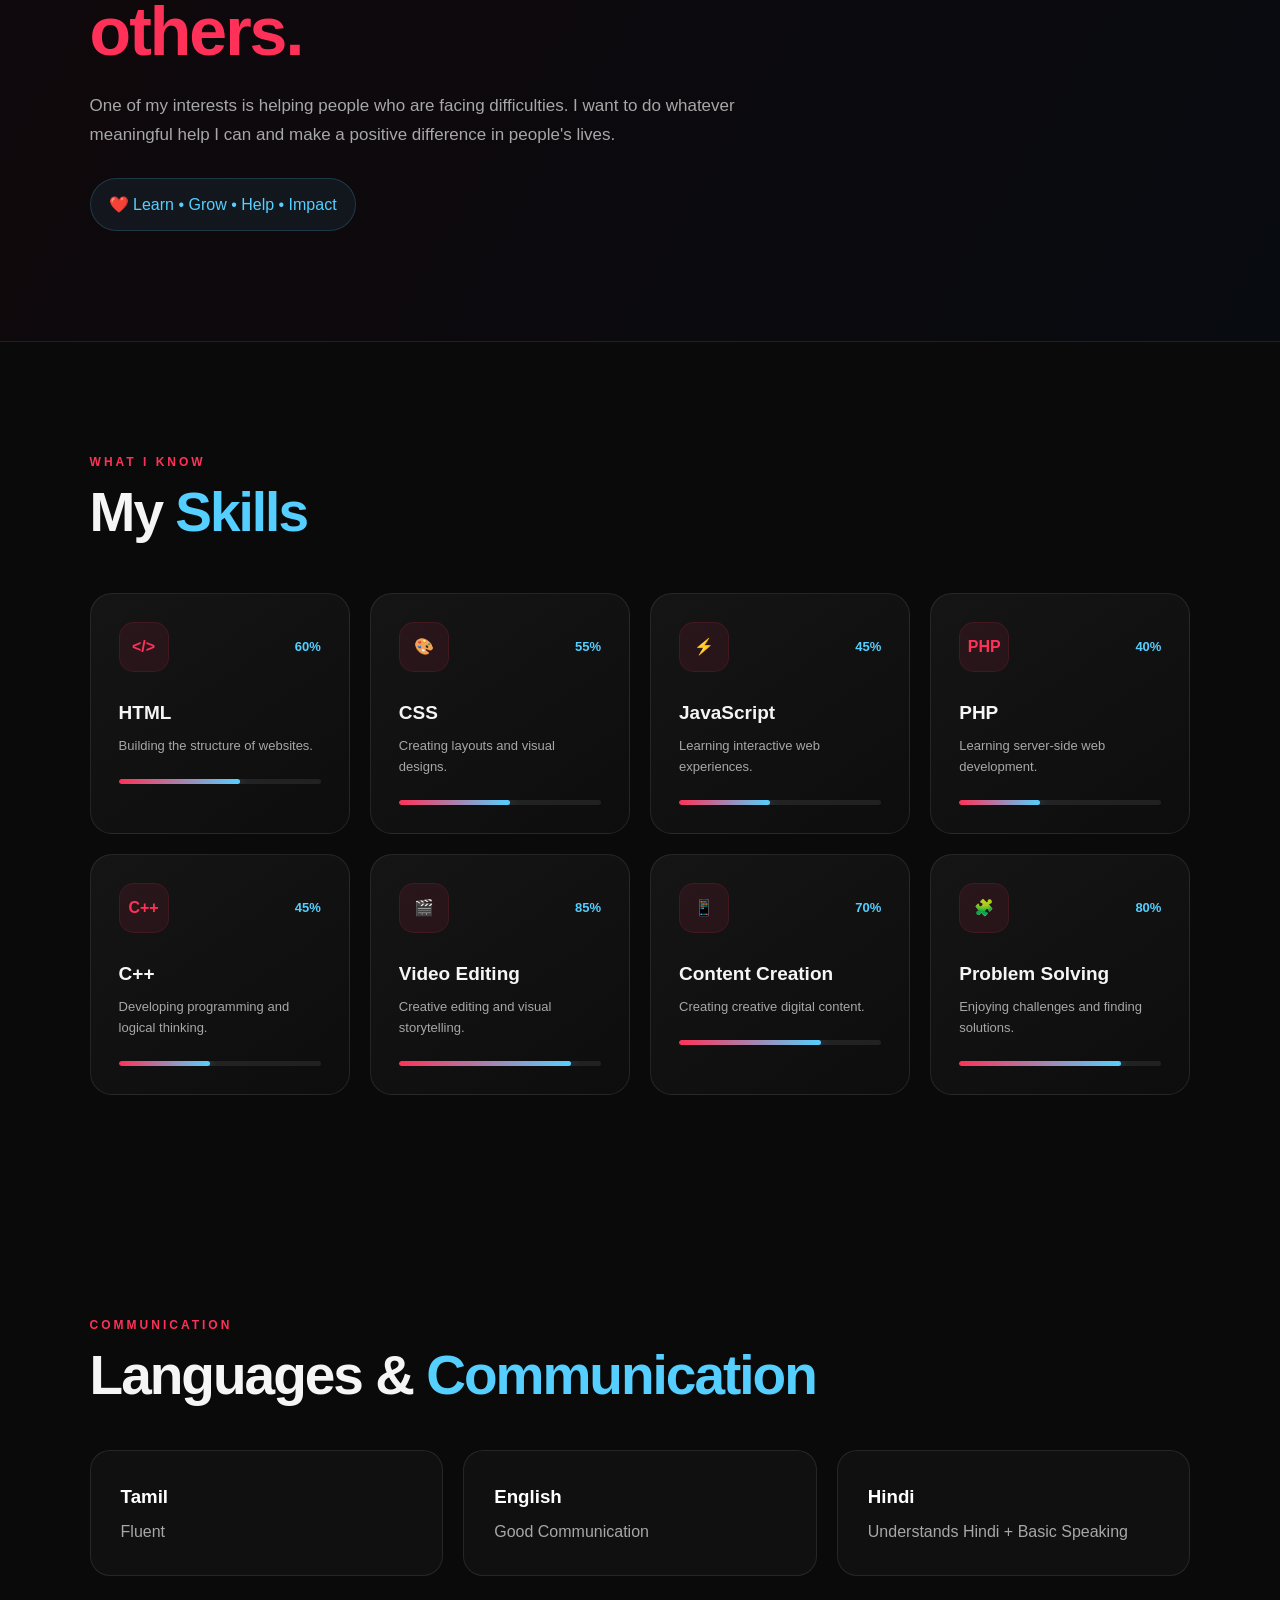
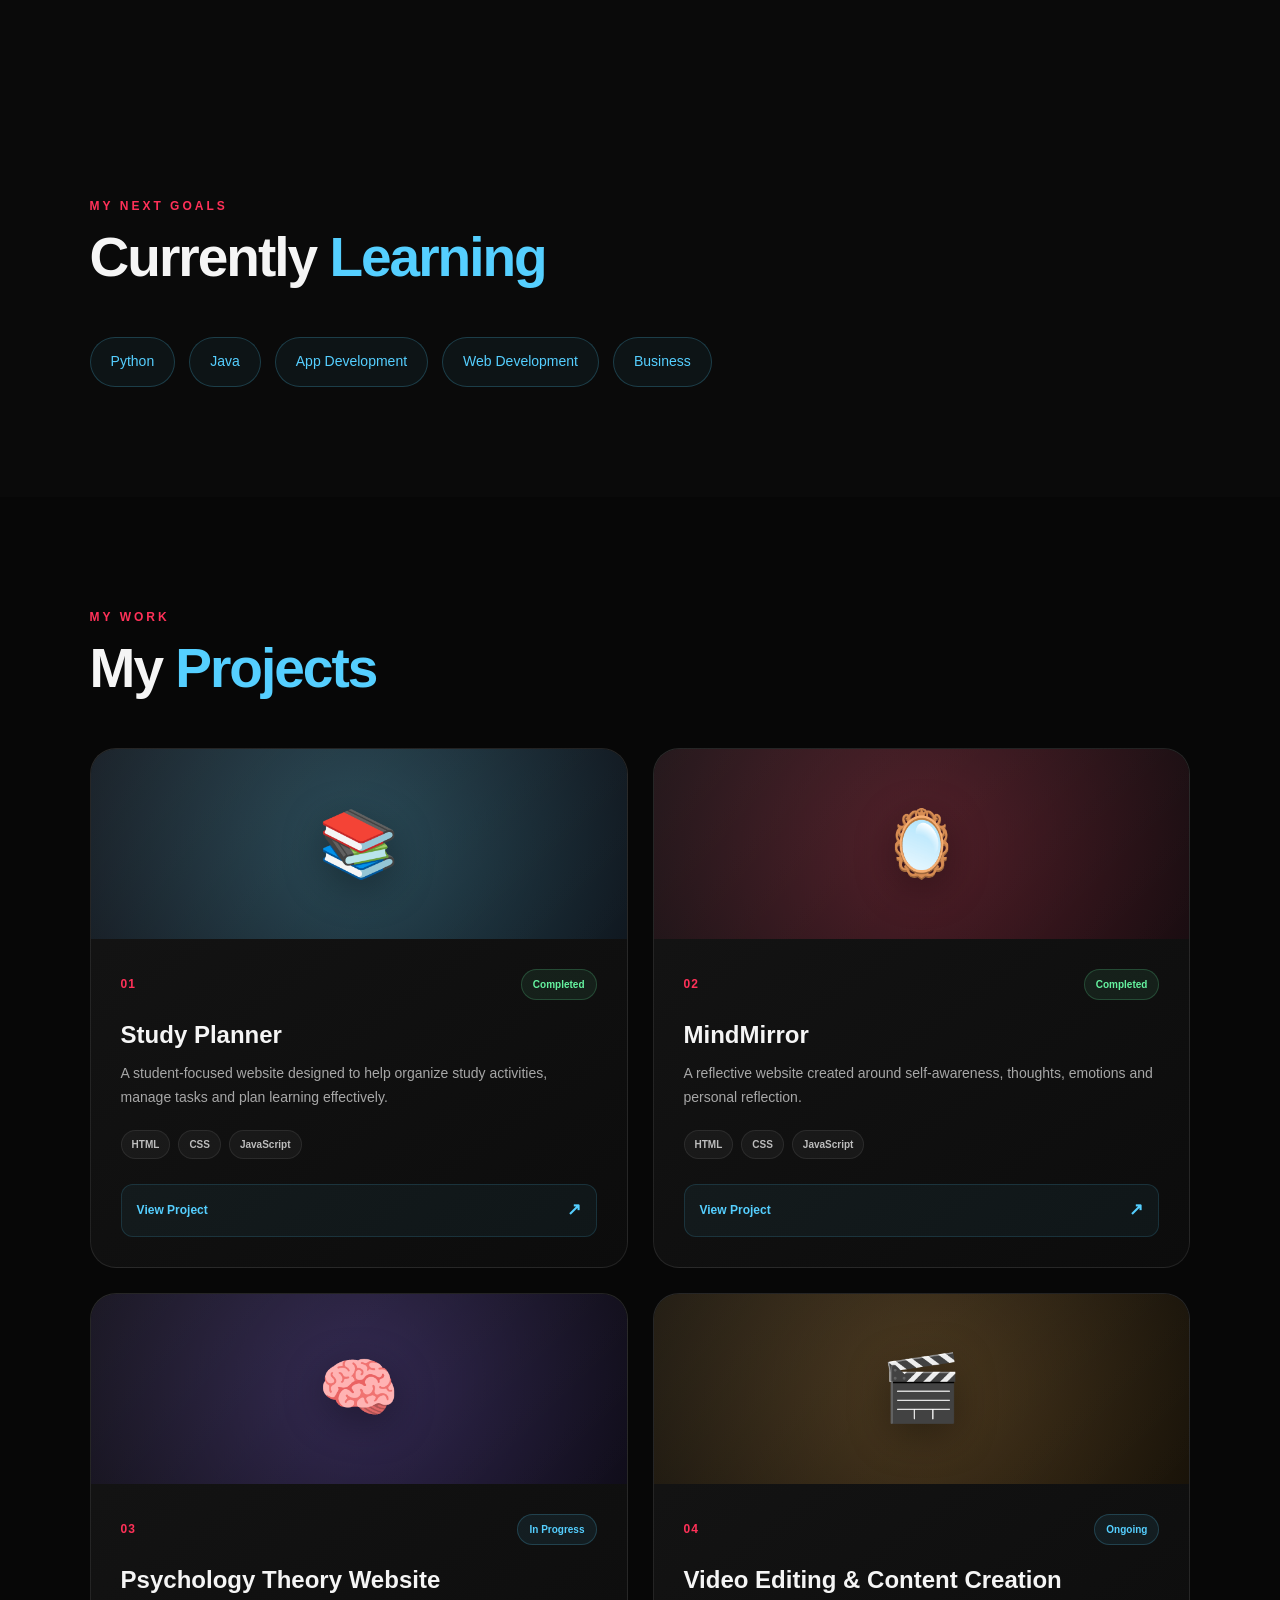
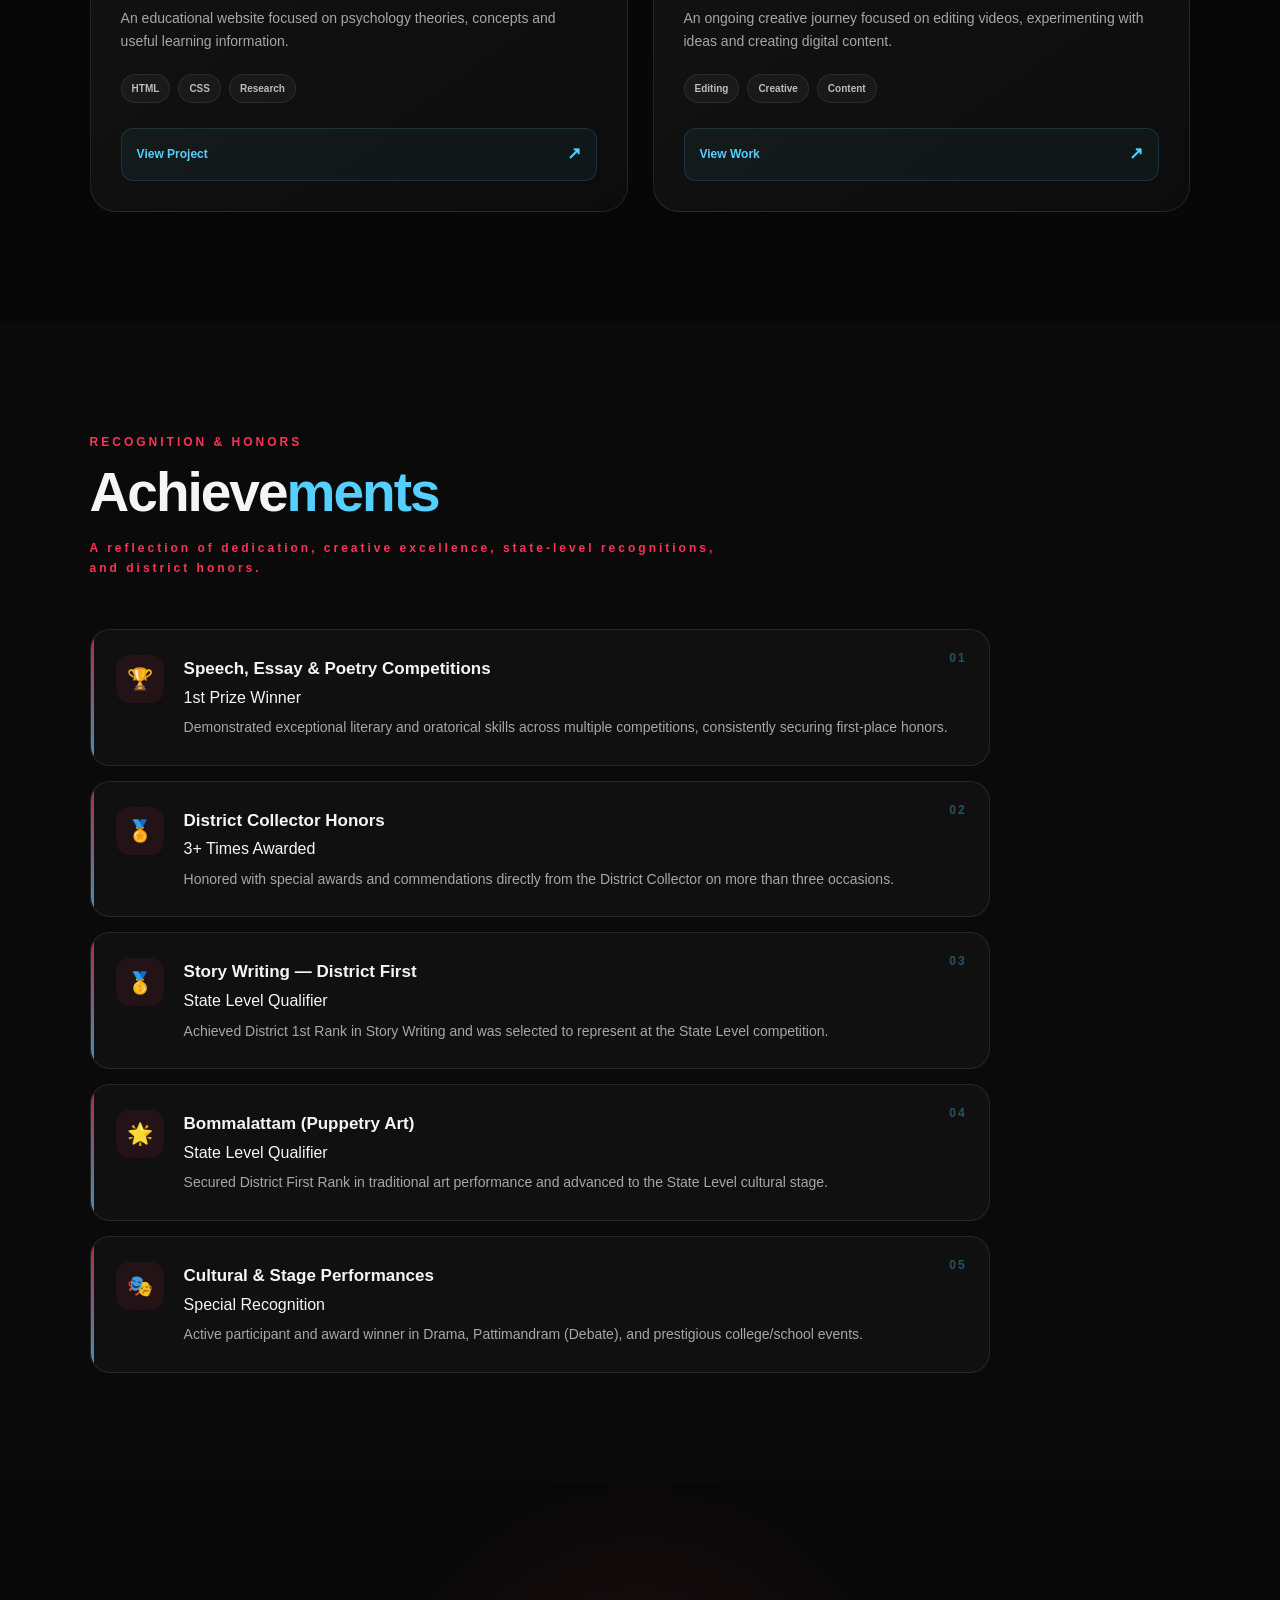
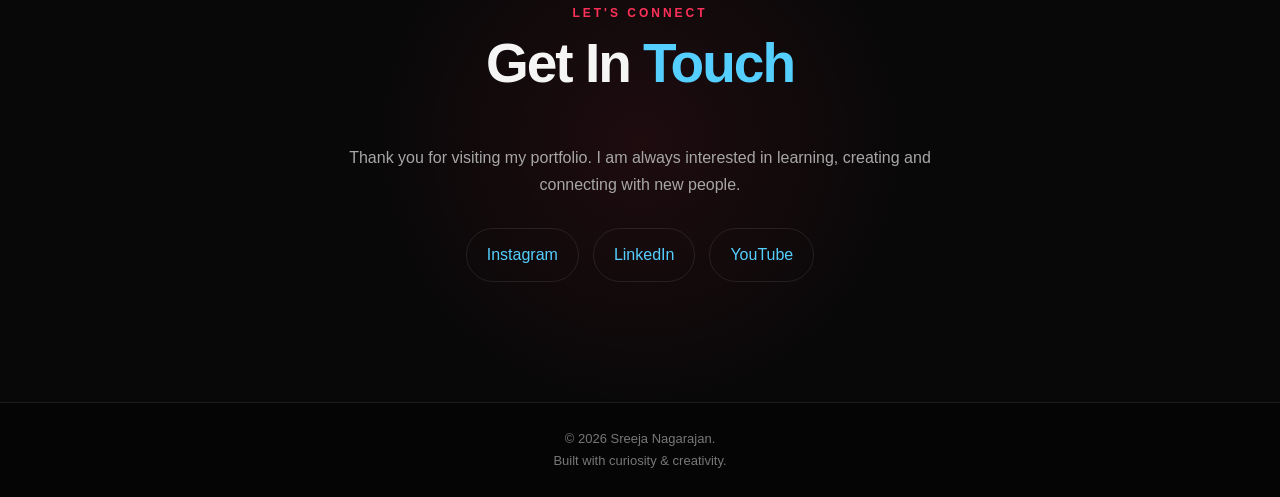
==== commit d6b856b1: "Update index.html" ====
--- a/index.html
+++ b/index.html
@@ -35,7 +35,9 @@
         <a href="#home">Home</a>
 
         <a href="#about">About</a>
-
+        
+       <a href="#education">Education</a>
+        
         <a href="#skills">Skills</a>
 
         <a href="#projects">Projects</a>
@@ -287,7 +289,79 @@
 
 </section>
 
-
+<!-- ================= ACADEMIC PERFORMANCE / EDUCATION ================= -->
+<section id="education" class="section education-section">
+    <div class="section-heading">
+        <p>ACADEMIC EXCELLENCE</p>
+        <h2>Education & <span>Marks</span></h2>
+    </div>
+
+    <div class="education-grid">
+        <!-- 12TH STANDARD -->
+        <div class="education-card">
+            <div class="edu-header">
+                <span class="edu-badge">Class 12</span>
+                <span class="rank-tag">🏆 School Rank 2</span>
+            </div>
+            <h3>Higher Secondary (12th Standard)</h3>
+            <p class="school-name">Government Model Higher Secondary School,Erode</p>
+            <div class="mark-display">
+                <span class="percentage">93.66%</span>
+                <span class="total-score">562 / 600</span>
+            </div>
+            <div class="edu-bar">
+                <span style="width: 93.66;"></span>
+            </div>
+            <div class="edu-footer">
+                <span>Completed: 2026</span>
+                <span>Rank: School Second </span>
+            </div>
+        </div>
+
+        <!-- 11TH STANDARD -->
+        <div class="education-card">
+            <div class="edu-header">
+                <span class="edu-badge">Class 11</span>
+                <span class="rank-tag">⭐ School First</span>
+            </div>
+            <h3>Higher Secondary First Year (11th Standard)</h3>
+            <p class="school-name">Government Model Higher Secondary School,Erode</p>
+            <div class="mark-display">
+                <span class="percentage">93.83%</span>
+                <span class="total-score">563 / 600</span>
+            </div>
+            <div class="edu-bar">
+                <span style="width: 93.83%;"></span>
+            </div>
+            <div class="edu-footer">
+                <span>Completed: 2025</span>
+                <span>Rank: School First</span>
+            </div>
+        </div>
+
+        <!-- 10TH STANDARD -->
+        <div class="education-card">
+            <div class="edu-header">
+                <span class="edu-badge">Class 10</span>
+                <span class="rank-tag">🥇 Top Ranker</span>
+            </div>
+            <h3>SSLC (10th Standard)</h3>
+            <p class="school-name">Government Model Higher Secondary School,Erode</p>
+            <div class="mark-display">
+                <span class="percentage">90.8%</span>
+                <span class="total-score">454 / 500</span>
+            </div>
+            <div class="edu-bar">
+                <span style="width: 90.8%;"></span>
+            </div>
+            <div class="edu-footer">
+                <span>Completed: 2024</span>
+                <span>Rank: Distinction</span>
+            </div>
+        </div>
+    </div>
+</section>
+    
 <!-- ================= MISSION SECTION ================= -->
 
 <section class="mission-section">
@@ -883,144 +957,77 @@
 </section>
 
 
-<!-- ================= ACHIEVEMENTS ================= -->
-
+<!-- ================= UPGRADED PREMIUM ACHIEVEMENTS ================= -->
 <section id="achievements" class="section achievements-section">
-
     <div class="section-heading">
-
-        <p>
-            MY JOURNEY
-        </p>
-
-        <h2>
-            Achieve<span>ments</span>
-        </h2>
+        <p>RECOGNITION & HONORS</p>
+        <h2>Achieve<span>ments</span></h2>
         <p class="achievement-intro">
-          A collection of competitions, awards and experiences
-          that shaped my confidence and creativity.
-        </p>
-    </div>
-
+            A reflection of dedication, creative excellence, state-level recognitions, and district honors.
+        </p>
+    </div>
 
     <div class="achievement-list">
-
-
         <div class="achievement">
             <span class="achievement-number">01</span>
-            <div class="achievement-icon">
-                🏆
-            </div>
-
-            <div>
-
-                <h3>
-                    Speech, Essay & Poetry
-                </h3>
-
-                <p>
-                    Participated in multiple competitions
-                    and won first prizes.
-                </p>
-
-            </div>
-
-        </div>
-
+            <div class="achievement-icon">🏆</div>
+            <div class="achievement-content">
+                <div class="achievement-header">
+                    <h3>Speech, Essay & Poetry Competitions</h3>
+                    <span class="achievement-tag">1st Prize Winner</span>
+                </div>
+                <p>Demonstrated exceptional literary and oratorical skills across multiple competitions, consistently securing first-place honors.</p>
+            </div>
+        </div>
+       <div class="achievement">
+            <span class="achievement-number">02</span>
+            <div class="achievement-icon">🏅</div>
+            <div class="achievement-content">
+                <div class="achievement-header">
+                    <h3>District Collector Honors</h3>
+                    <span class="achievement-tag collector-tag">3+ Times Awarded</span>
+                </div>
+                <p>Honored with special awards and commendations directly from the District Collector on more than three occasions.</p>
+            </div>
+        </div>
 
         <div class="achievement">
-<span class="achievement-number">02</span>
-            <div class="achievement-icon">
-                🥇
-            </div>
-
-            <div>
-
-                <h3>
-                    Story Writing
-                </h3>
-
-                <p>
-                    Achieved District First and was selected
-                    for State Level.
-                </p>
-
-            </div>
-
-        </div>
-
+            <span class="achievement-number">03</span>
+            <div class="achievement-icon">🥇</div>
+            <div class="achievement-content">
+                <div class="achievement-header">
+                    <h3>Story Writing — District First</h3>
+                    <span class="achievement-tag state-tag">State Level Qualifier</span>
+                </div>
+                <p>Achieved District 1st Rank in Story Writing and was selected to represent at the State Level competition.</p>
+            </div>
+        </div>
 
         <div class="achievement">
-<span class="achievement-number">03</span>
-            <div class="achievement-icon">
-                🎭
-            </div>
-
-            <div>
-
-                <h3>
-                    Cultural Competitions
-                </h3>
-
-                <p>
-                    Participated in Drama, Pattimandram
-                    and other cultural competitions.
-                </p>
-
-            </div>
-
-        </div>
-
+            <span class="achievement-number">04</span>
+            <div class="achievement-icon">🌟</div>
+            <div class="achievement-content">
+                <div class="achievement-header">
+                    <h3>Bommalattam (Puppetry Art)</h3>
+                    <span class="achievement-tag state-tag">State Level Qualifier</span>
+                </div>
+                <p>Secured District First Rank in traditional art performance and advanced to the State Level cultural stage.</p>
+            </div>
+        </div>
 
         <div class="achievement">
-<span class="achievement-number">04</span>
-            <div class="achievement-icon">
-                🌟
-            </div>
-
-            <div>
-
-                <h3>
-                    Bommai Aattam
-                </h3>
-
-                <p>
-                    Achieved District First and was selected
-                    for State Level.
-                </p>
-
-            </div>
-
-        </div>
-
-
-        <div class="achievement">
-<span class="achievement-number">05</span>
-            <div class="achievement-icon">
-                🏅
-            </div>
-
-            <div>
-
-                <h3>
-                    Multiple Awards
-                </h3>
-
-                <p>
-                    Received prize awards and recognition
-                    from the District Collector more than
-                    three times.
-                </p>
-
-            </div>
-
-        </div>
-
-
-    </div>
-
+            <span class="achievement-number">05</span>
+            <div class="achievement-icon">🎭</div>
+            <div class="achievement-content">
+                <div class="achievement-header">
+                    <h3>Cultural & Stage Performances</h3>
+                    <span class="achievement-tag">Special Recognition</span>
+                </div>
+                <p>Active participant and award winner in Drama, Pattimandram (Debate), and prestigious college/school events.</p>
+            </div>
+        </div>
+    </div>
 </section>
-
 
 <!-- ================= CONTACT ================= -->
 
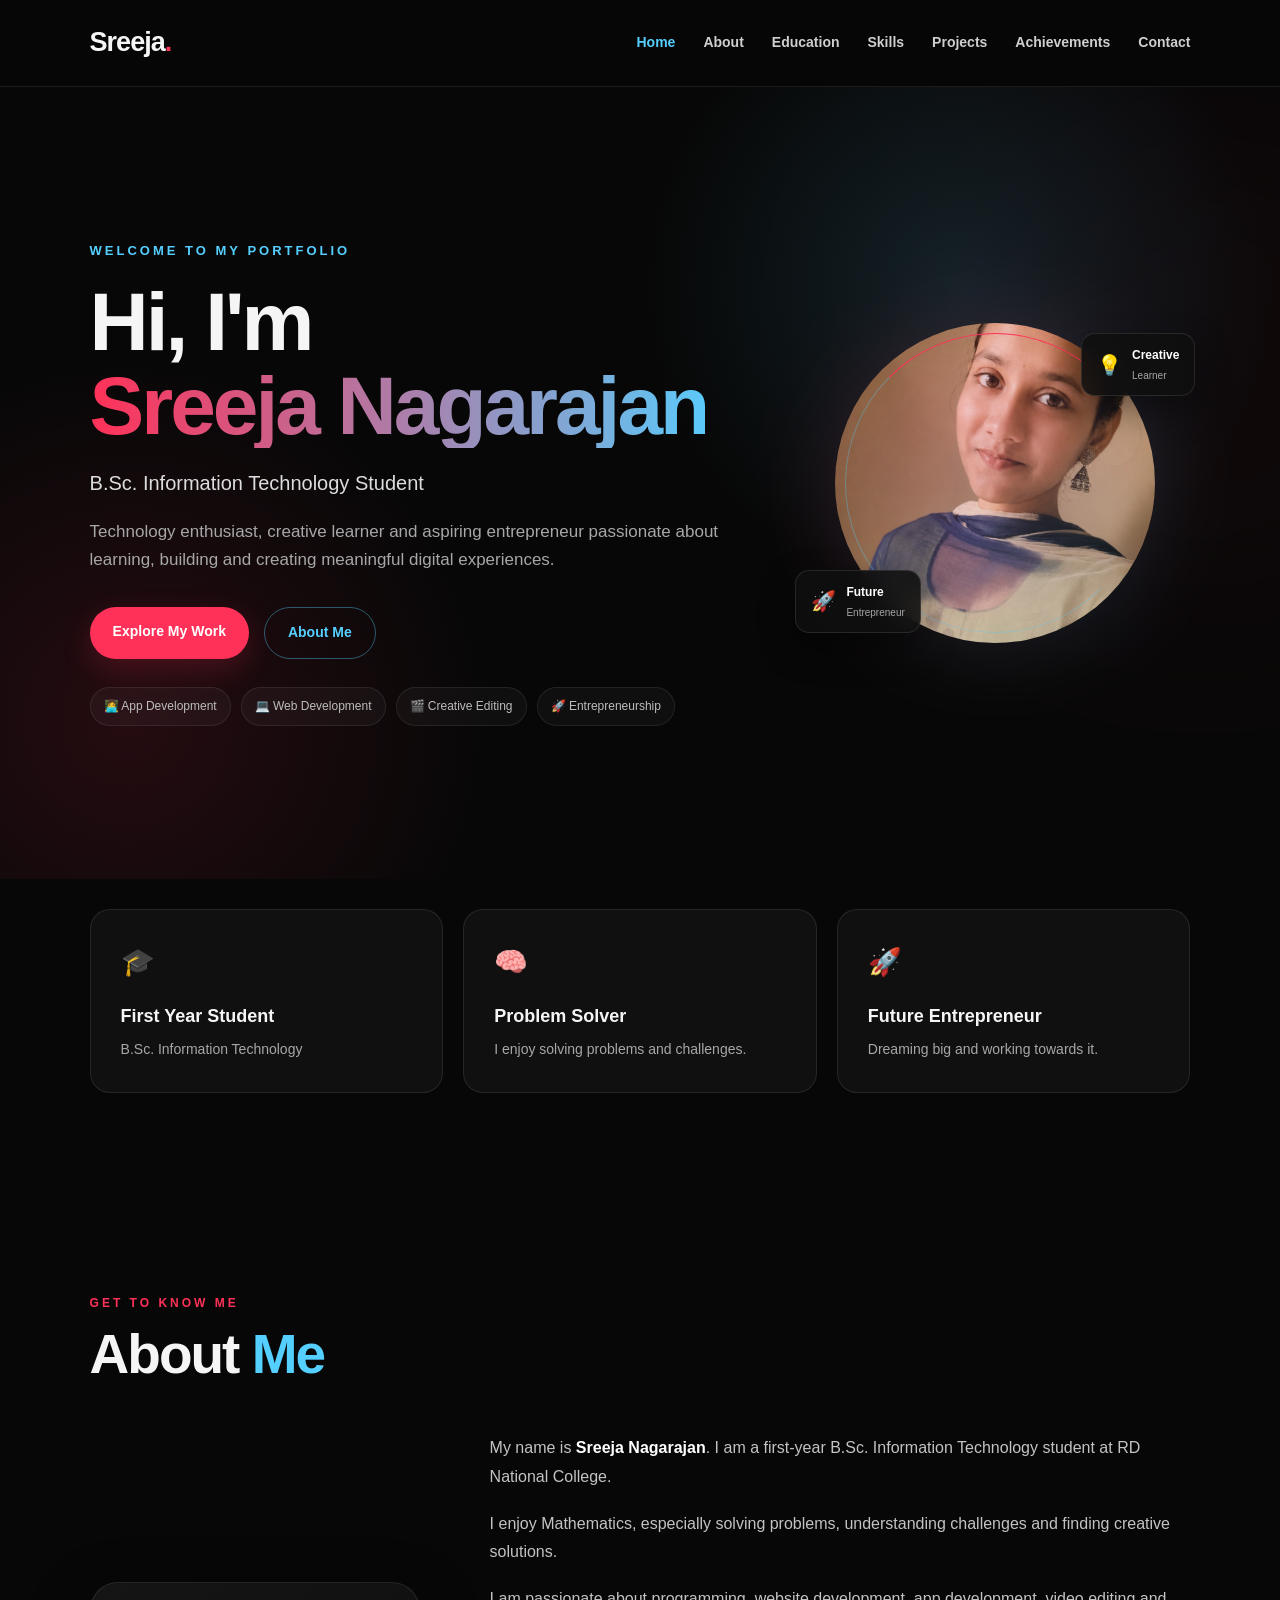
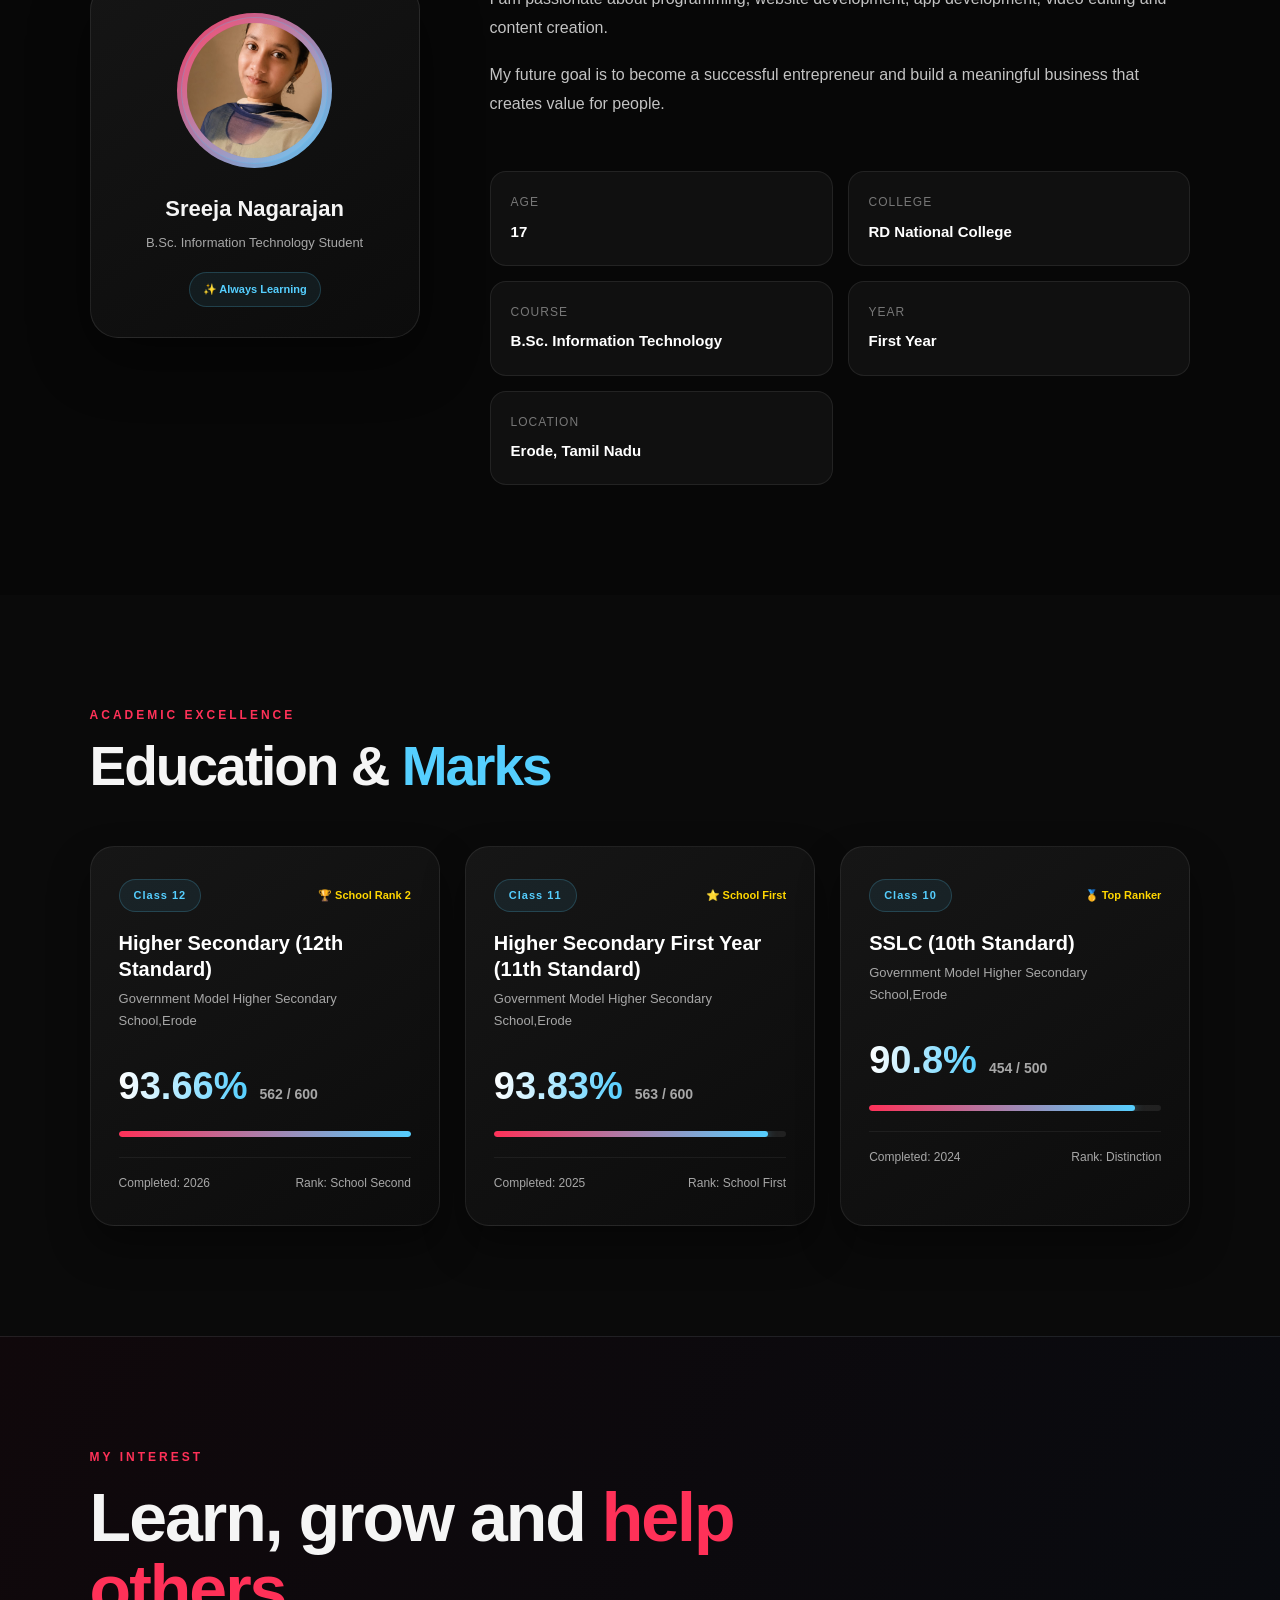
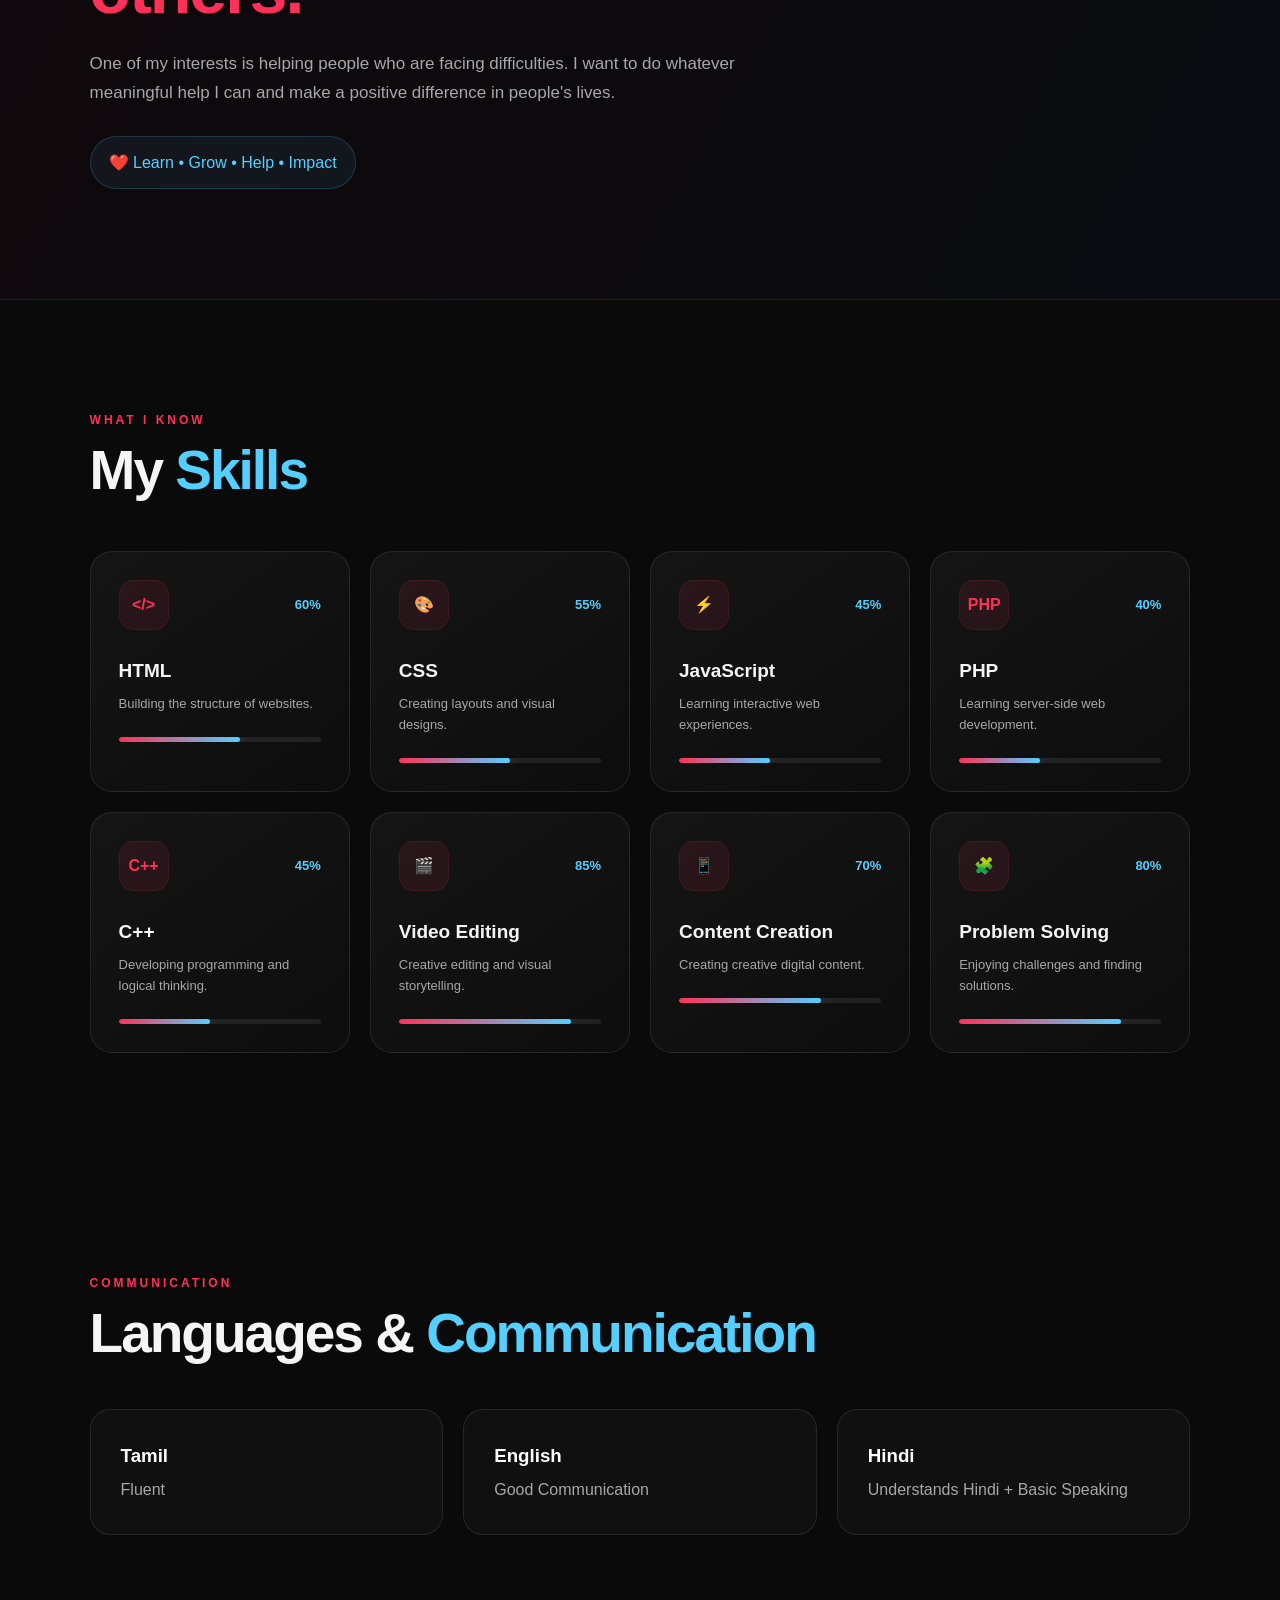
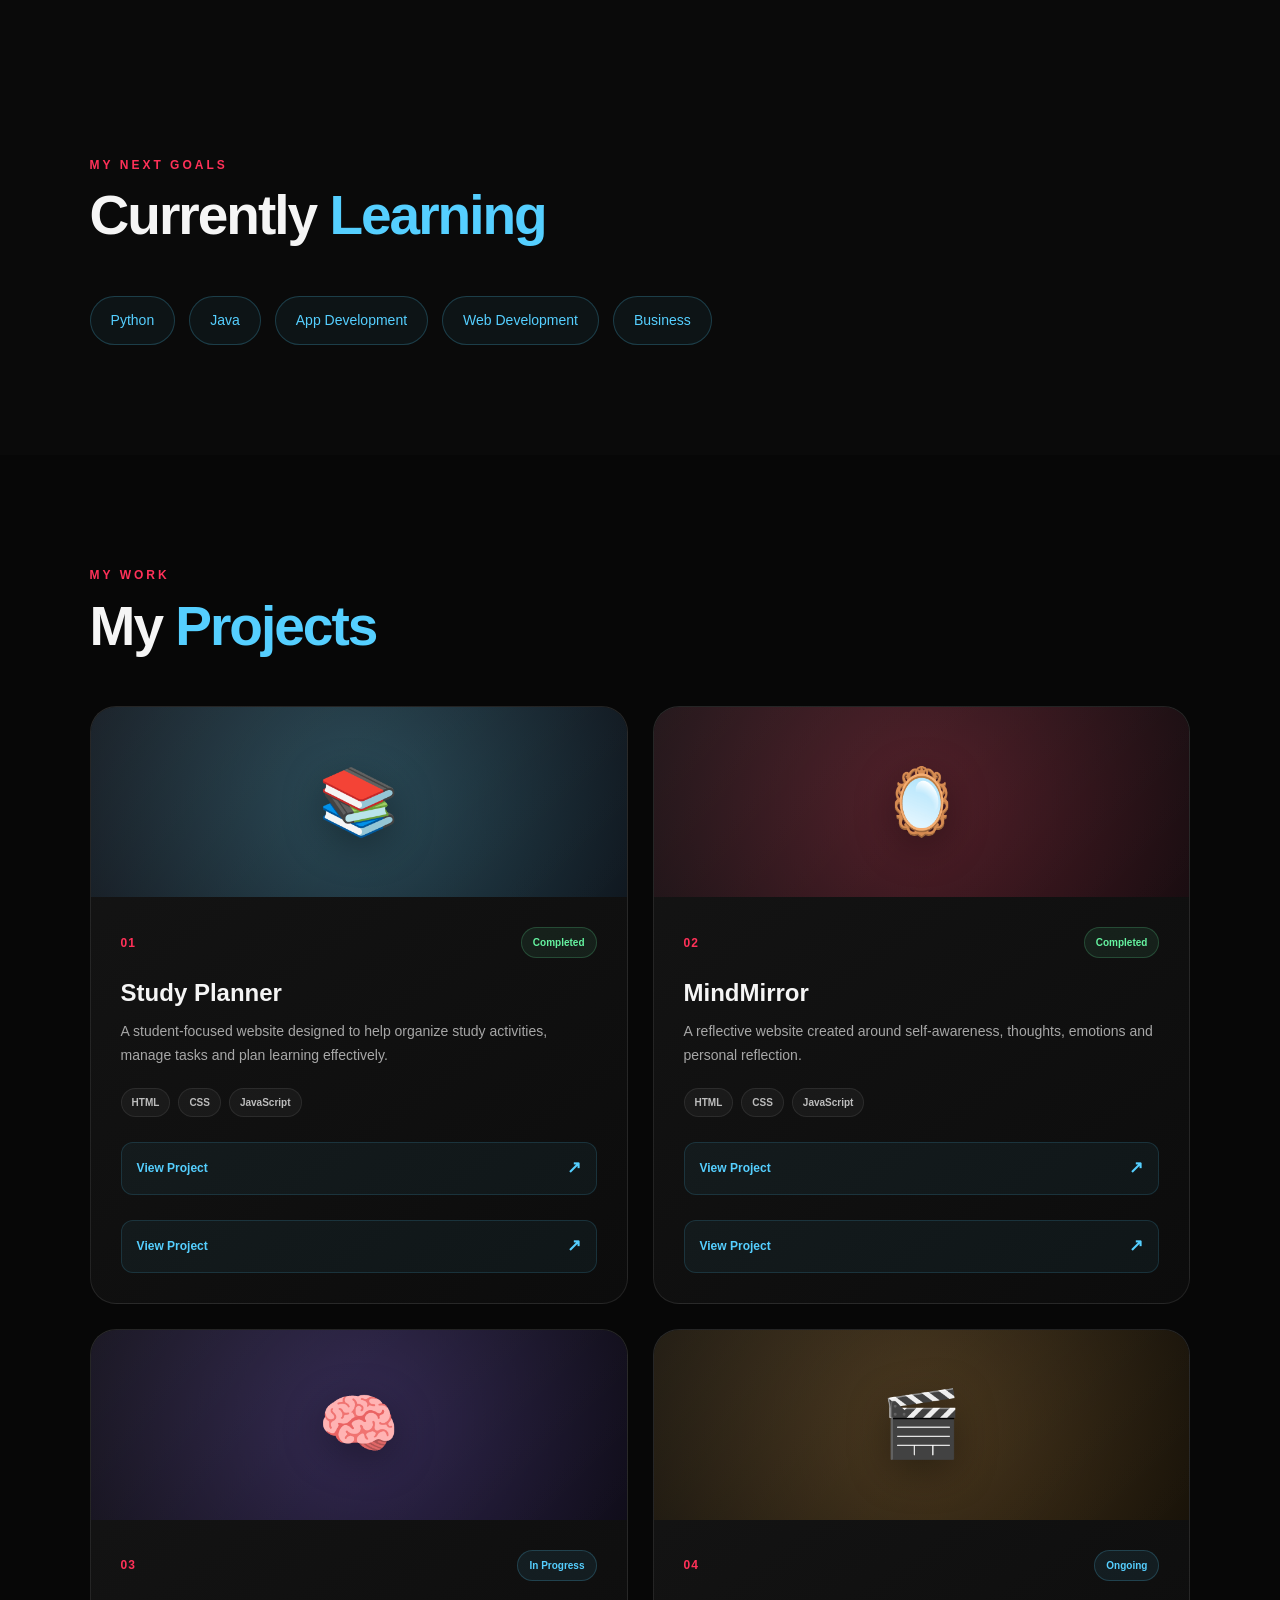
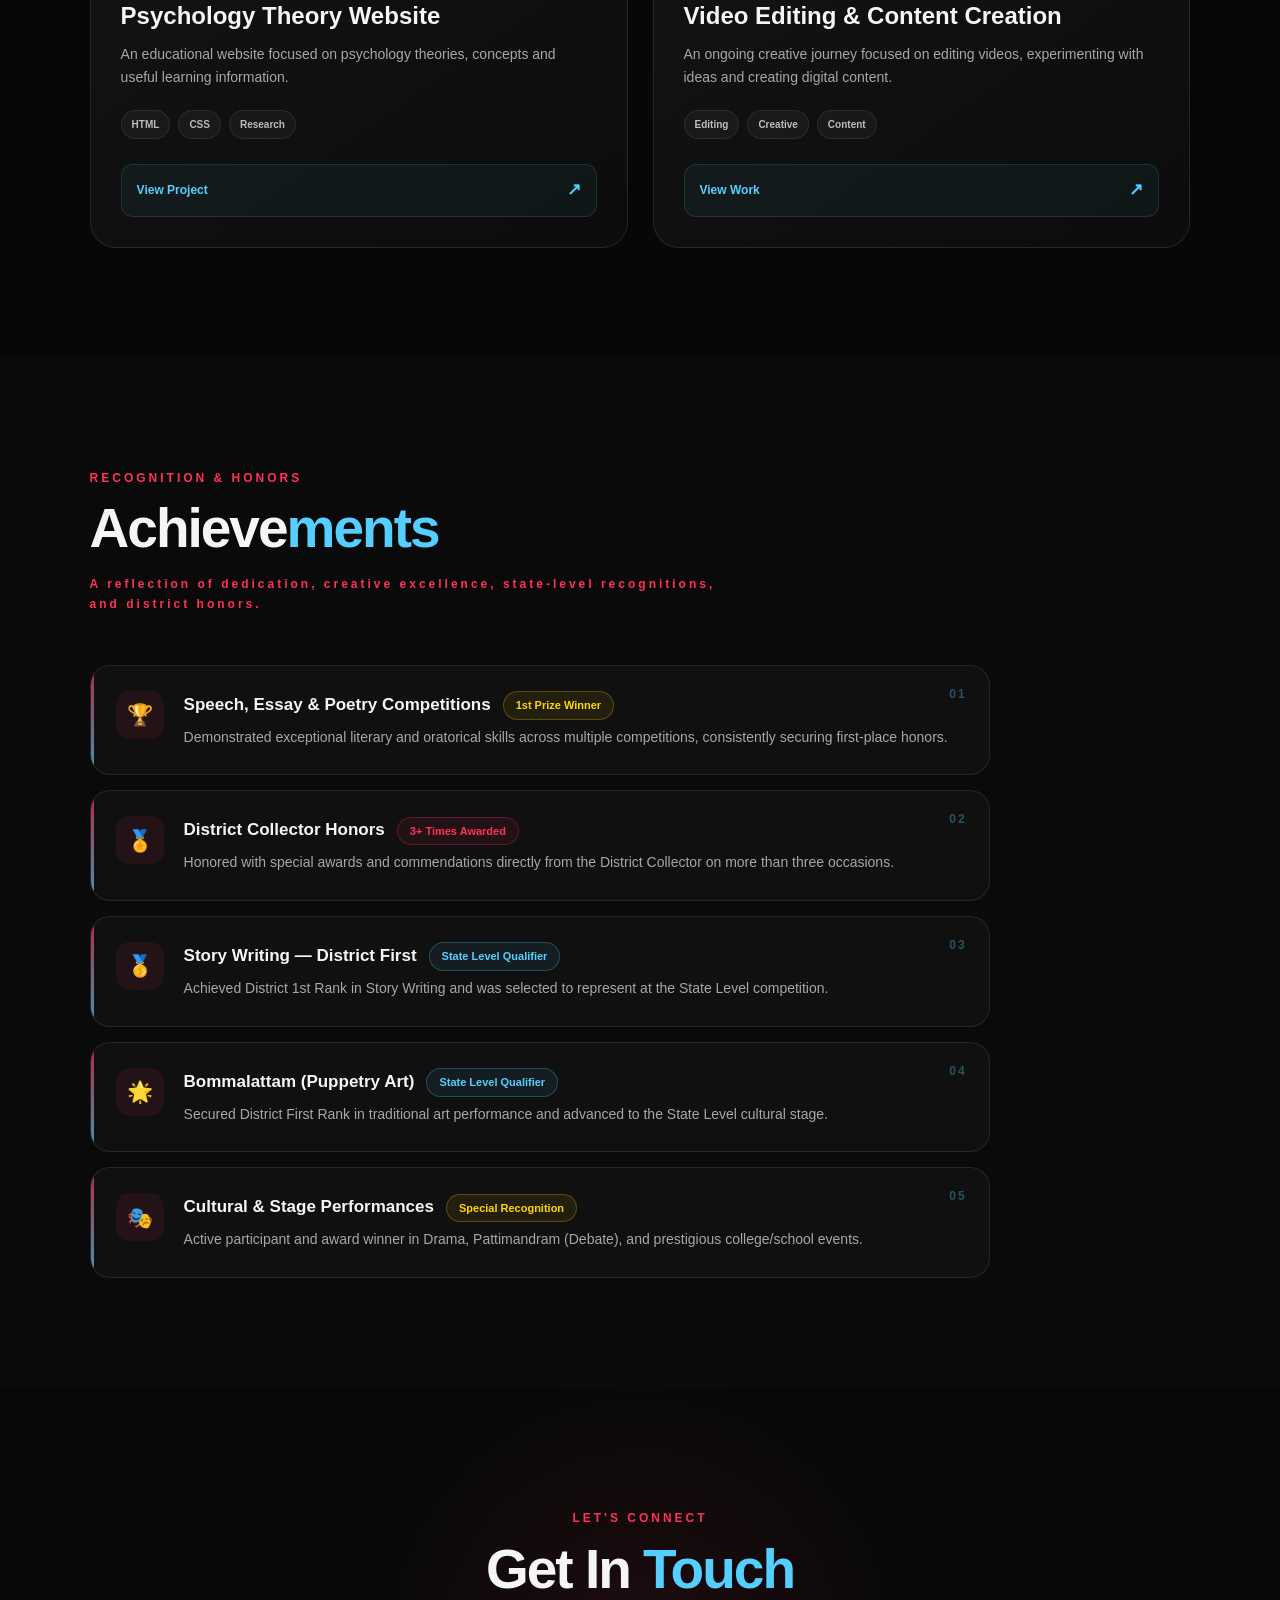
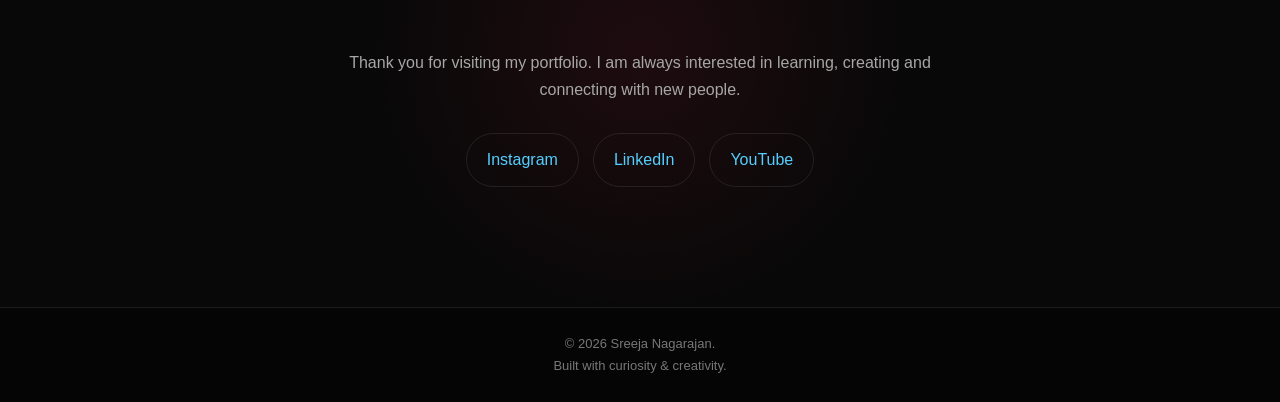
==== commit c6f9dfb0: "Update index.html" ====
--- a/index.html
+++ b/index.html
@@ -796,7 +796,10 @@
                 View Project
                 <span>↗</span>
             </a>
-
+<a href="https://sreejanagarajan463-bot.github.io/study-planner-/" target="_blank" rel="noopener noreferrer" class="project-button">
+    View Project
+    <span>↗</span>
+</a>
         </div>
 
     </article>
@@ -846,7 +849,10 @@
                 View Project
                 <span>↗</span>
             </a>
-
+<a href="https://sreejanagarajan463-bot.github.io/mindmirror/" target="_blank" rel="noopener noreferrer" class="project-button">
+    View Project
+    <span>↗</span>
+</a>
         </div>
 
     </article>
--- a/style.css
+++ b/style.css
@@ -2757,3 +2757,150 @@
     border-radius: 50% !important;
     object-fit: cover !important;
 }
+/* =========================================
+   EDUCATION SECTION & PREMIUM ACHIEVEMENTS
+========================================= */
+
+.education-grid {
+    display: grid;
+    grid-template-columns: repeat(3, 1fr);
+    gap: 25px;
+    margin-top: 20px;
+}
+
+.education-card {
+    position: relative;
+    padding: 32px 28px;
+    border-radius: 24px;
+    background: linear-gradient(145deg, #161616, #0c0c0c);
+    border: 1px solid rgba(255, 255, 255, 0.08);
+    box-shadow: 0 20px 40px rgba(0, 0, 0, 0.4);
+    transition: all 0.4s ease;
+}
+
+.education-card:hover {
+    transform: translateY(-8px);
+    border-color: rgba(85, 207, 255, 0.4);
+    box-shadow: 0 25px 50px rgba(85, 207, 255, 0.12);
+}
+
+.edu-header {
+    display: flex;
+    justify-content: space-between;
+    align-items: center;
+    margin-bottom: 18px;
+}
+
+.edu-badge {
+    padding: 6px 14px;
+    border-radius: 50px;
+    font-size: 11px;
+    font-weight: 800;
+    letter-spacing: 1px;
+    color: var(--blue);
+    background: rgba(85, 207, 255, 0.08);
+    border: 1px solid rgba(85, 207, 255, 0.2);
+}
+
+.rank-tag {
+    font-size: 11px;
+    font-weight: 700;
+    color: #ffd700;
+}
+
+.education-card h3 {
+    font-size: 20px;
+    line-height: 1.3;
+    color: #ffffff;
+    margin-bottom: 6px;
+}
+
+.school-name {
+    color: var(--gray);
+    font-size: 13px;
+    margin-bottom: 22px;
+}
+
+.mark-display {
+    display: flex;
+    align-items: baseline;
+    gap: 12px;
+    margin-bottom: 12px;
+}
+
+.percentage {
+    font-size: 38px;
+    font-weight: 900;
+    background: linear-gradient(90deg, #ffffff, var(--blue));
+    -webkit-background-clip: text;
+    background-clip: text;
+    color: transparent;
+}
+
+.total-score {
+    font-size: 14px;
+    color: var(--gray);
+    font-weight: 600;
+}
+
+.edu-bar {
+    width: 100%;
+    height: 6px;
+    border-radius: 10px;
+    background: rgba(255, 255, 255, 0.08);
+    overflow: hidden;
+    margin-bottom: 20px;
+}
+
+.edu-bar span {
+    display: block;
+    height: 100%;
+    border-radius: 10px;
+    background: linear-gradient(90deg, var(--red), var(--blue));
+    box-shadow: 0 0 10px rgba(85, 207, 255, 0.5);
+}
+
+.edu-footer {
+    display: flex;
+    justify-content: space-between;
+    font-size: 12px;
+    color: var(--gray);
+    border-top: 1px solid rgba(255, 255, 255, 0.06);
+    padding-top: 15px;
+}
+
+.achievement-header {
+    display: flex;
+    align-items: center;
+    gap: 12px;
+    flex-wrap: wrap;
+    margin-bottom: 6px;
+}
+
+.achievement-tag {
+    padding: 4px 12px;
+    border-radius: 50px;
+    font-size: 11px;
+    font-weight: 800;
+    color: #ffd700;
+    background: rgba(255, 215, 0, 0.08);
+    border: 1px solid rgba(255, 215, 0, 0.25);
+}
+
+.achievement-tag.state-tag {
+    color: var(--blue);
+    background: rgba(85, 207, 255, 0.08);
+    border-color: rgba(85, 207, 255, 0.25);
+}
+
+.achievement-tag.collector-tag {
+    color: var(--red);
+    background: rgba(255, 49, 88, 0.08);
+    border-color: rgba(255, 49, 88, 0.25);
+}
+
+@media (max-width: 950px) {
+    .education-grid {
+        grid-template-columns: 1fr;
+    }
+} 
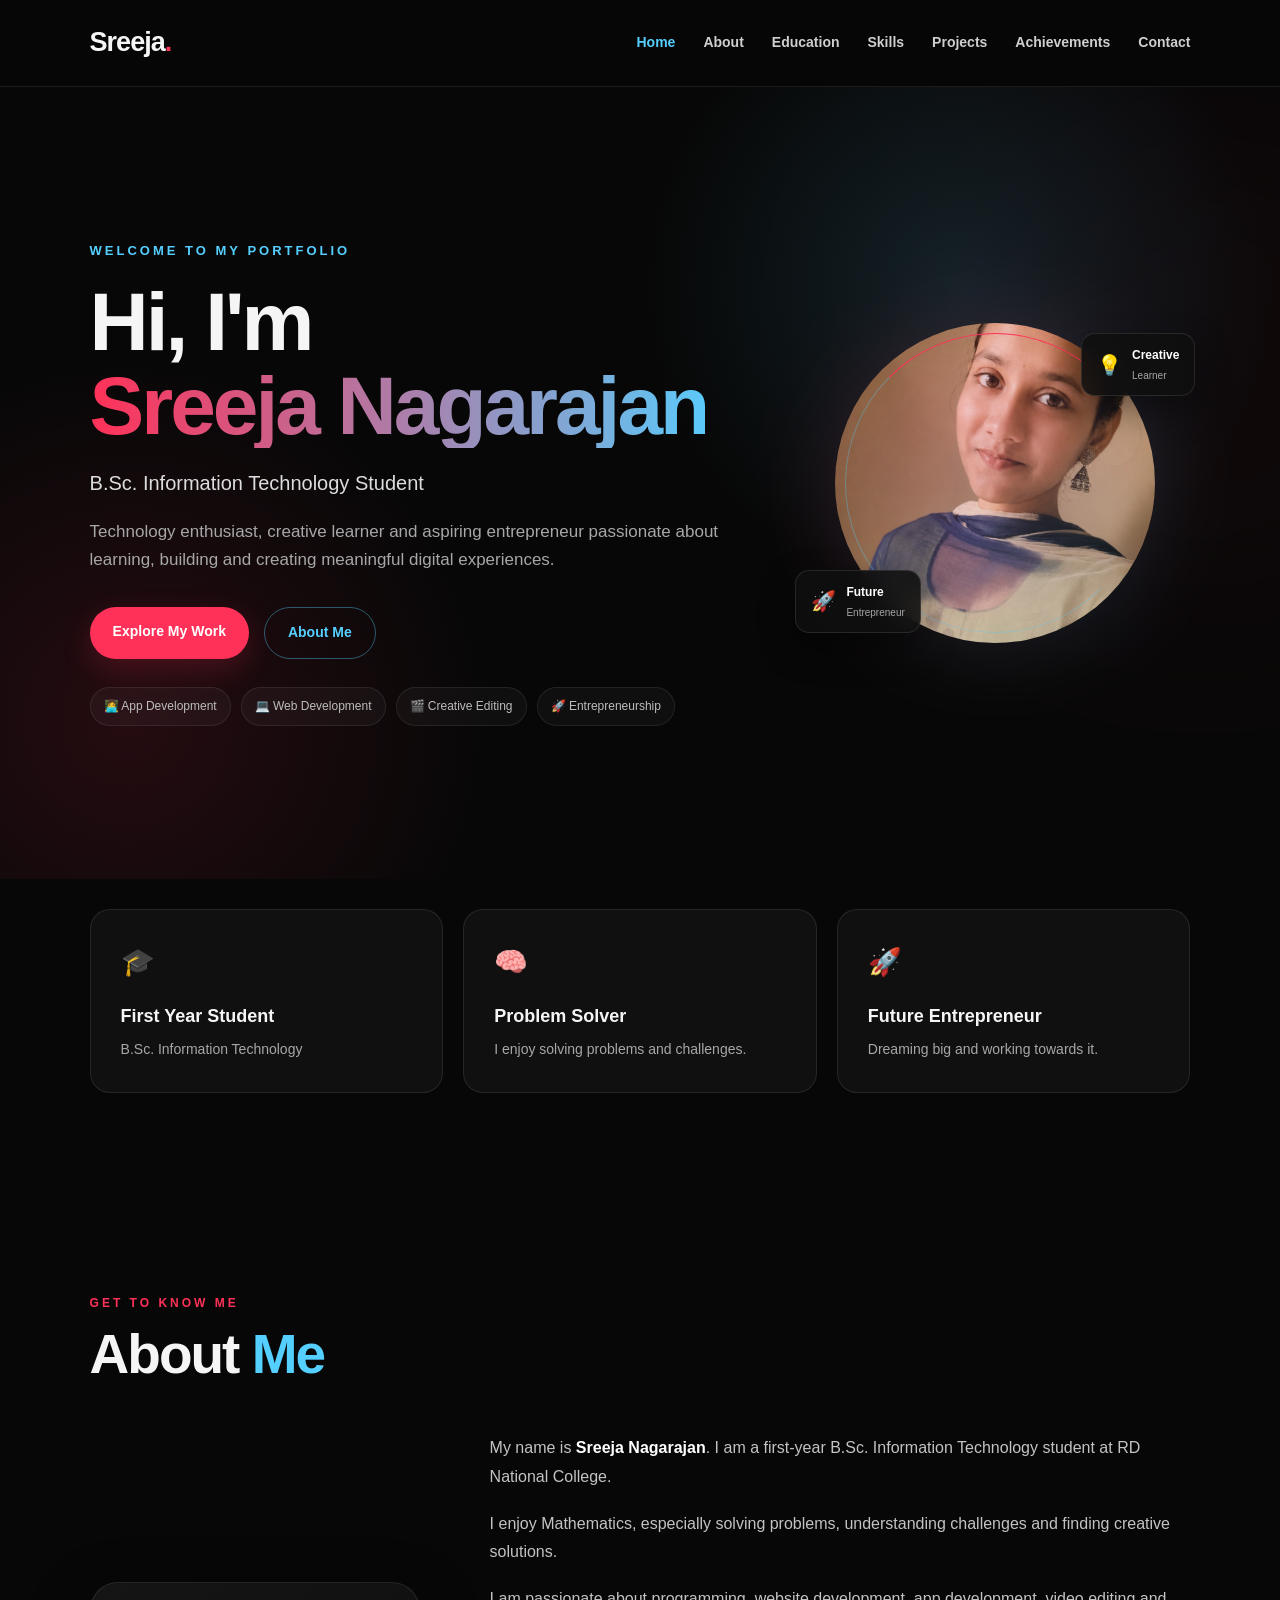
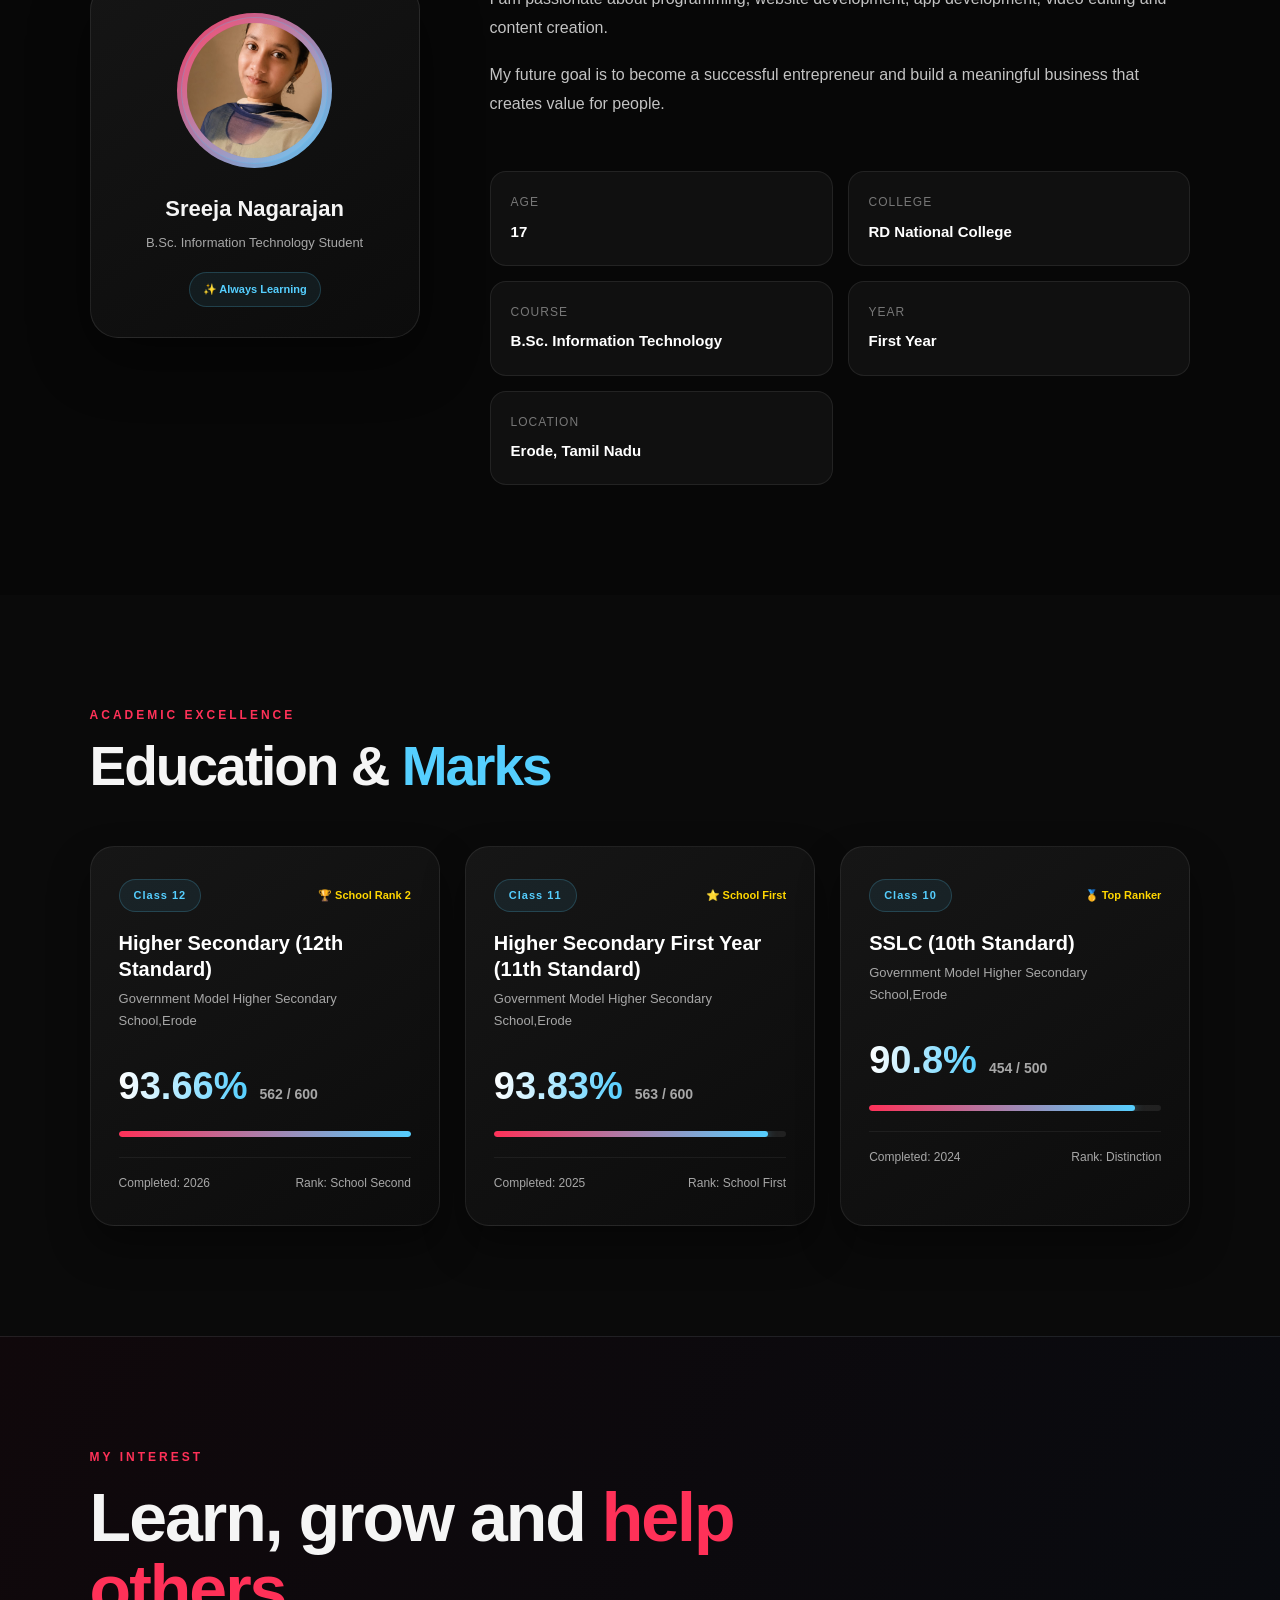
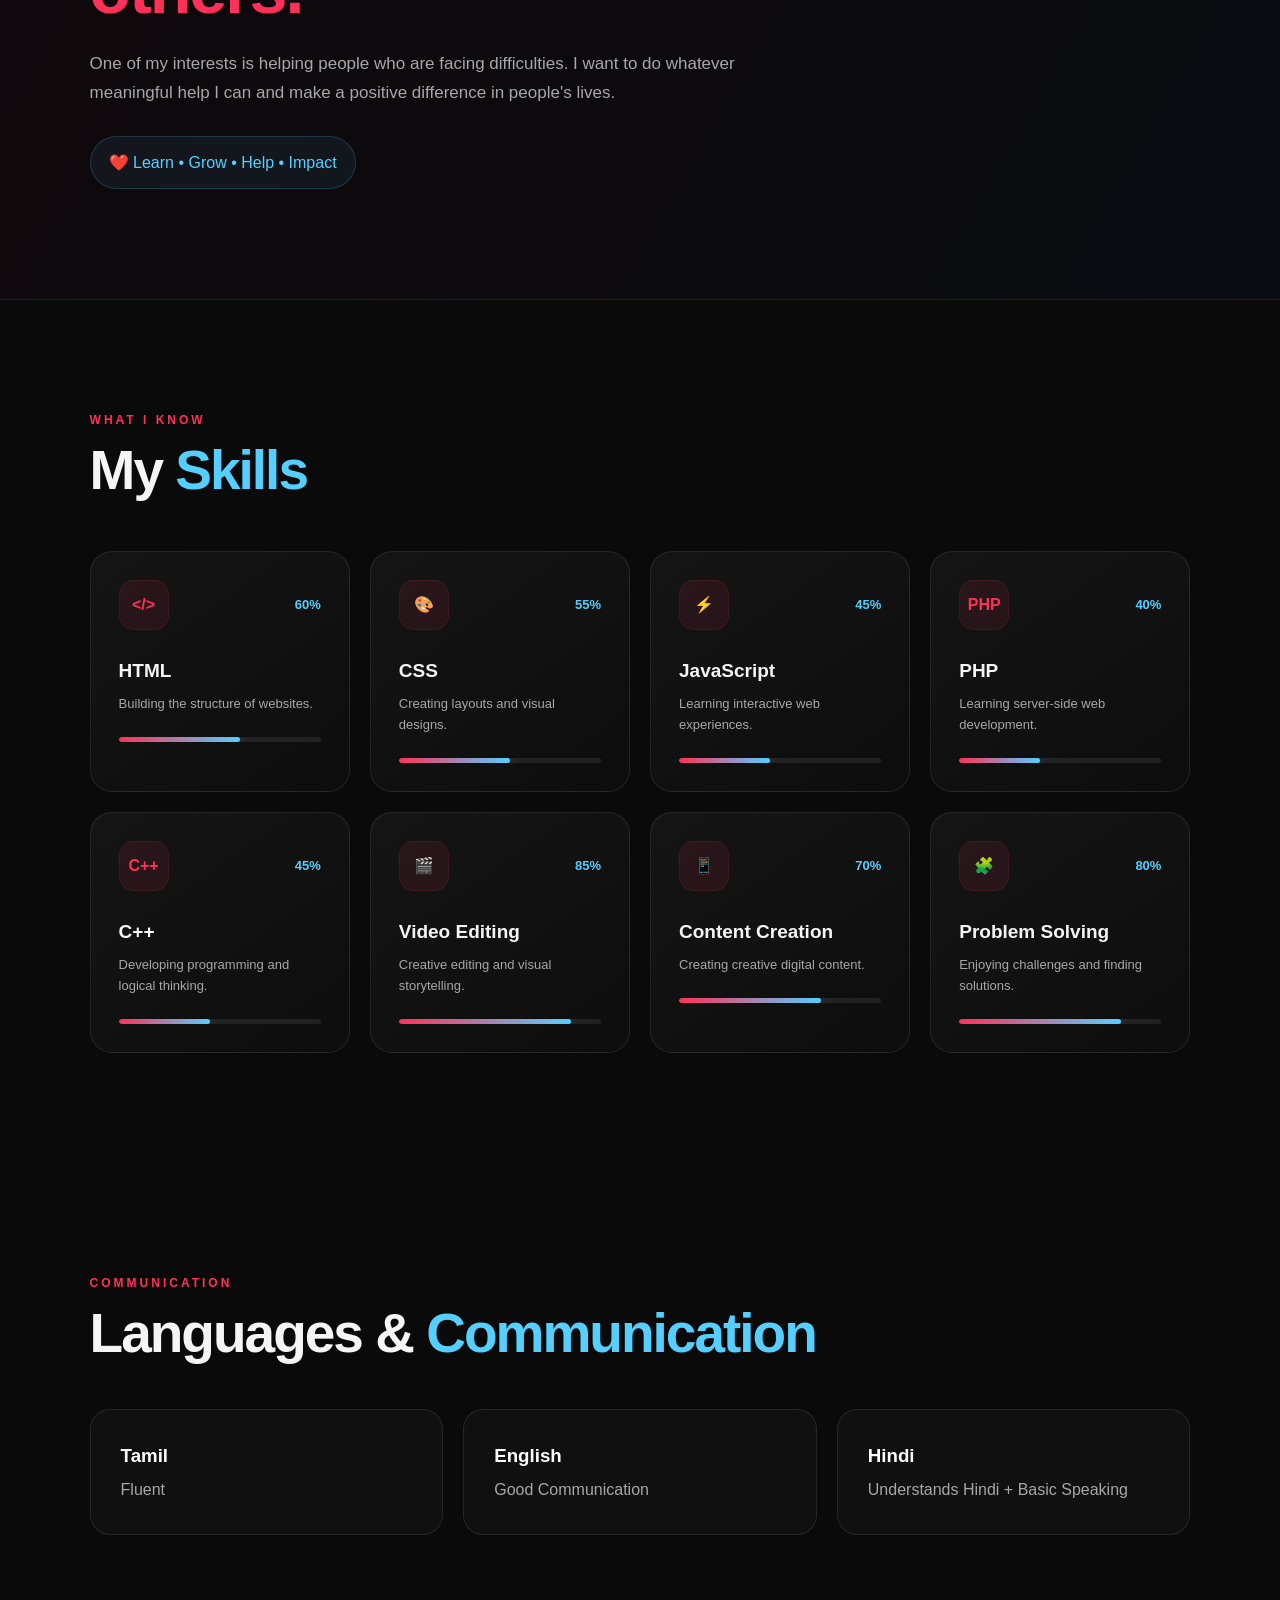
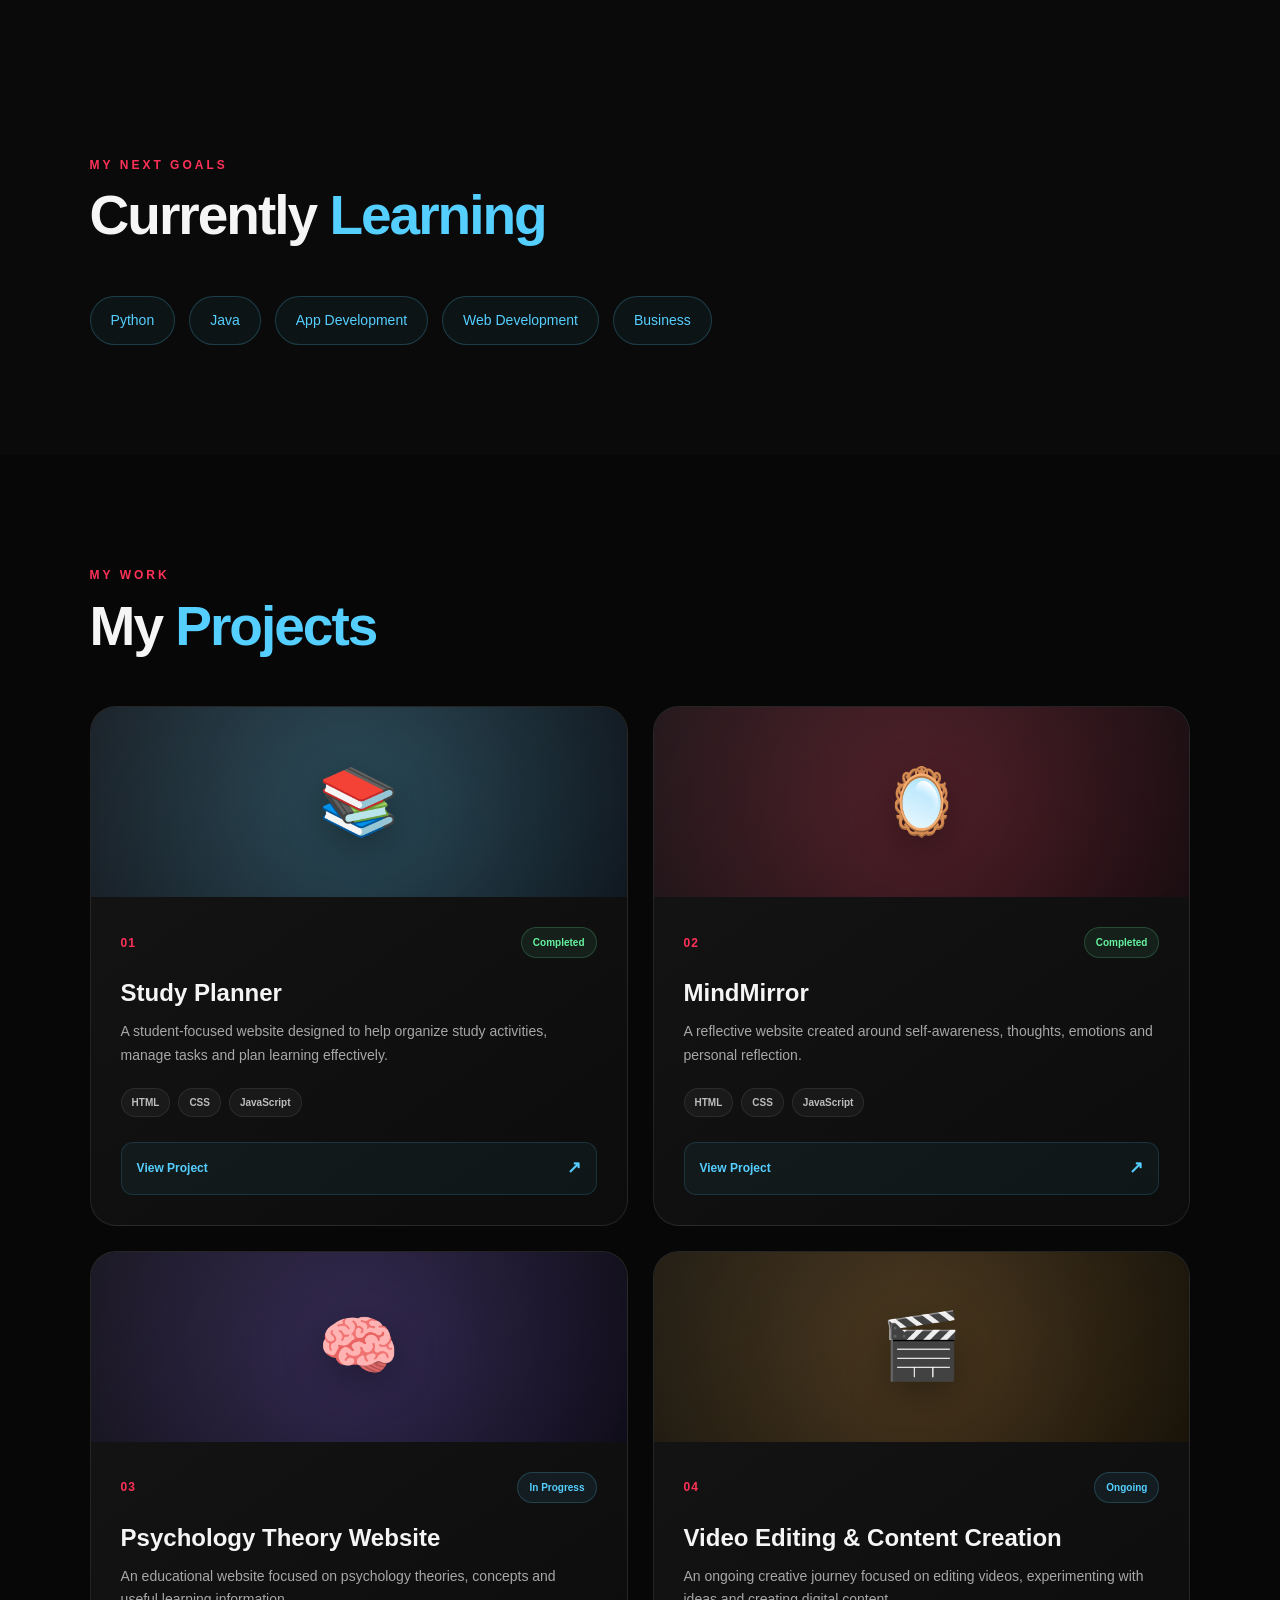
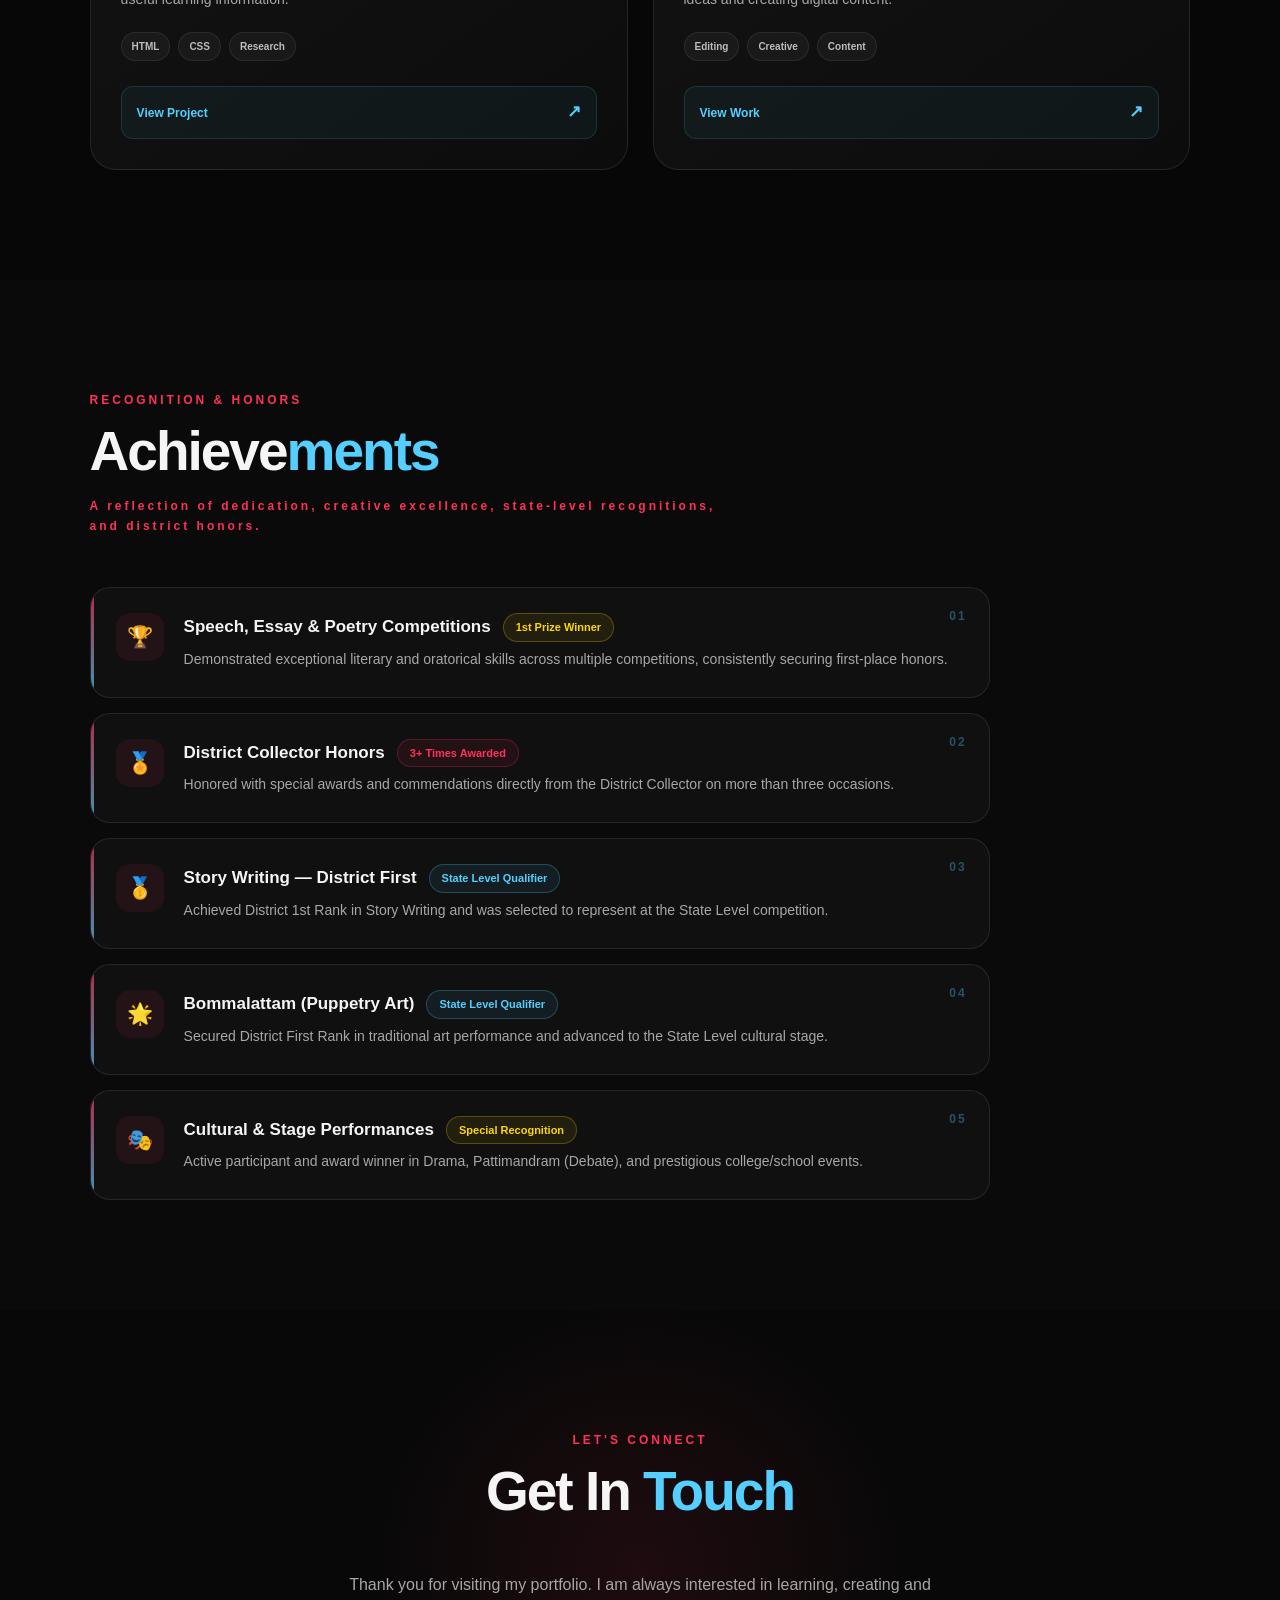
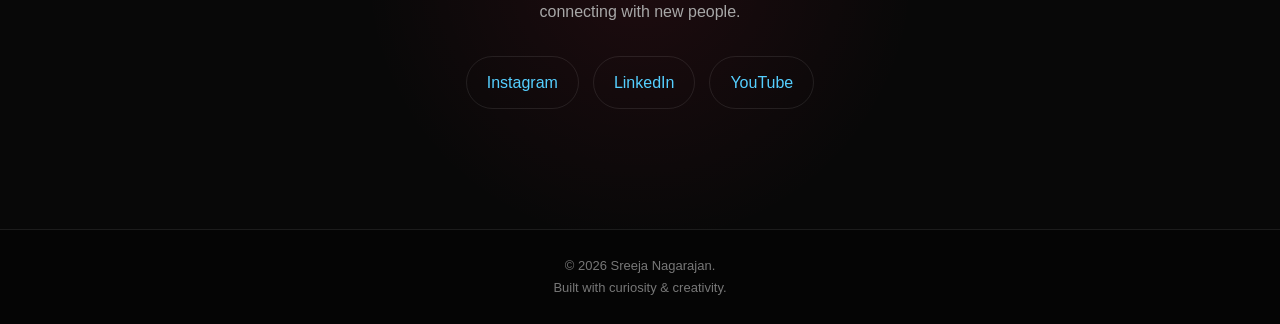
==== commit ae8e05a3: "Update index.html" ====
--- a/index.html
+++ b/index.html
@@ -792,10 +792,6 @@
 
             </div>
 
-            <a href="#" class="project-button">
-                View Project
-                <span>↗</span>
-            </a>
 <a href="https://sreejanagarajan463-bot.github.io/study-planner-/" target="_blank" rel="noopener noreferrer" class="project-button">
     View Project
     <span>↗</span>
@@ -845,10 +841,6 @@
 
             </div>
 
-            <a href="#" class="project-button">
-                View Project
-                <span>↗</span>
-            </a>
 <a href="https://sreejanagarajan463-bot.github.io/mindmirror/" target="_blank" rel="noopener noreferrer" class="project-button">
     View Project
     <span>↗</span>
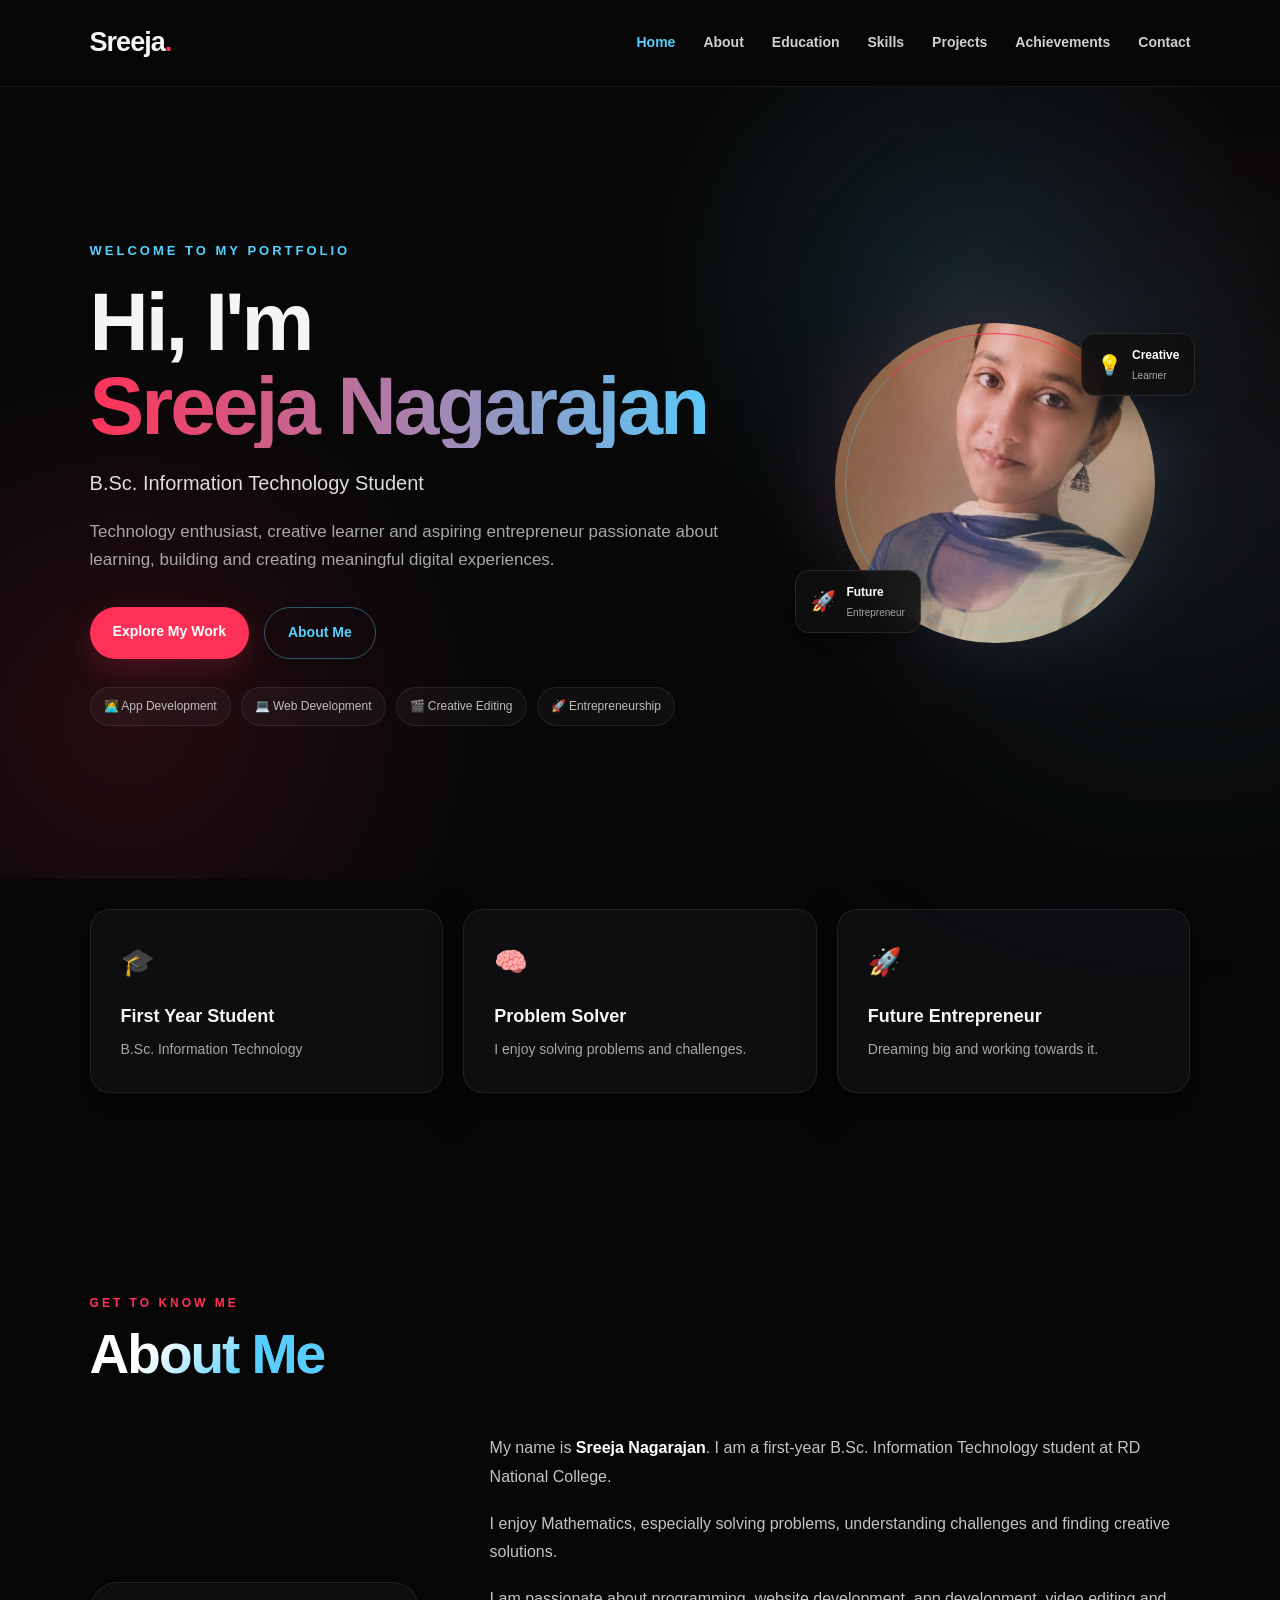
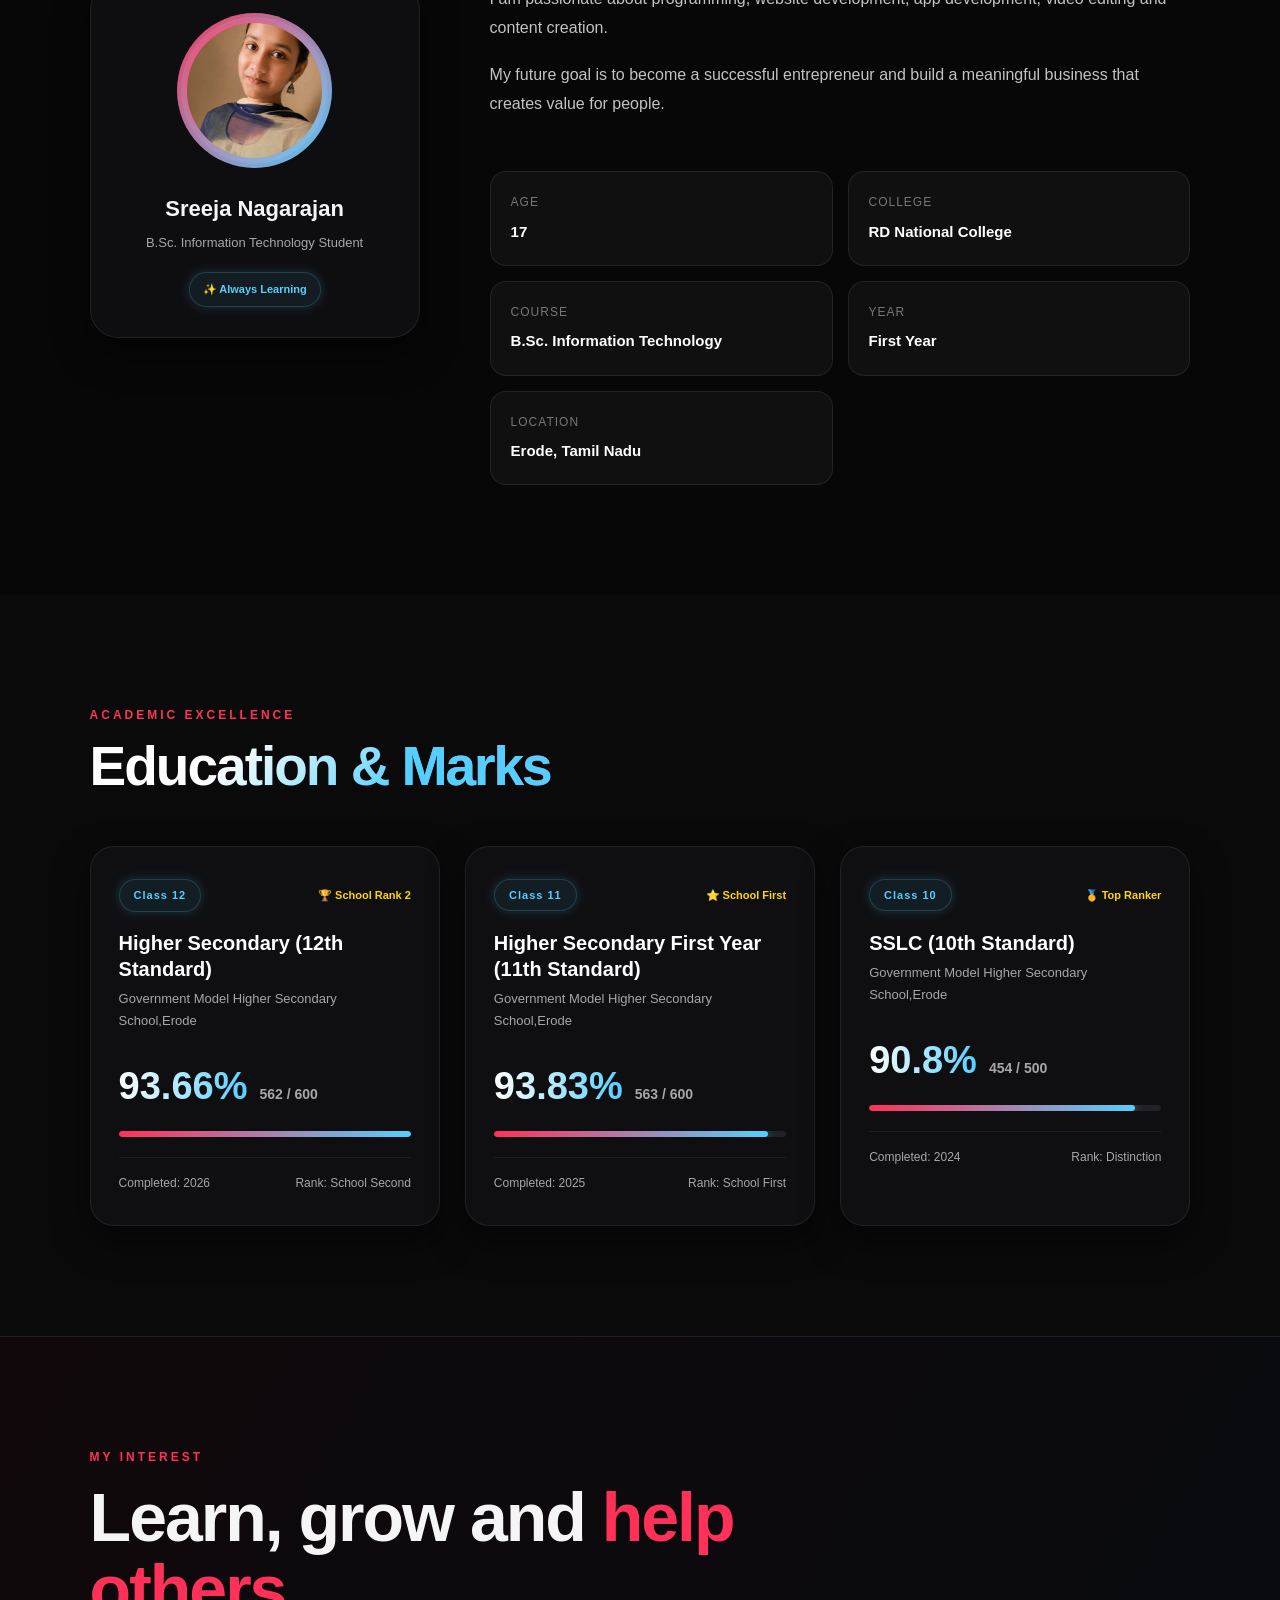
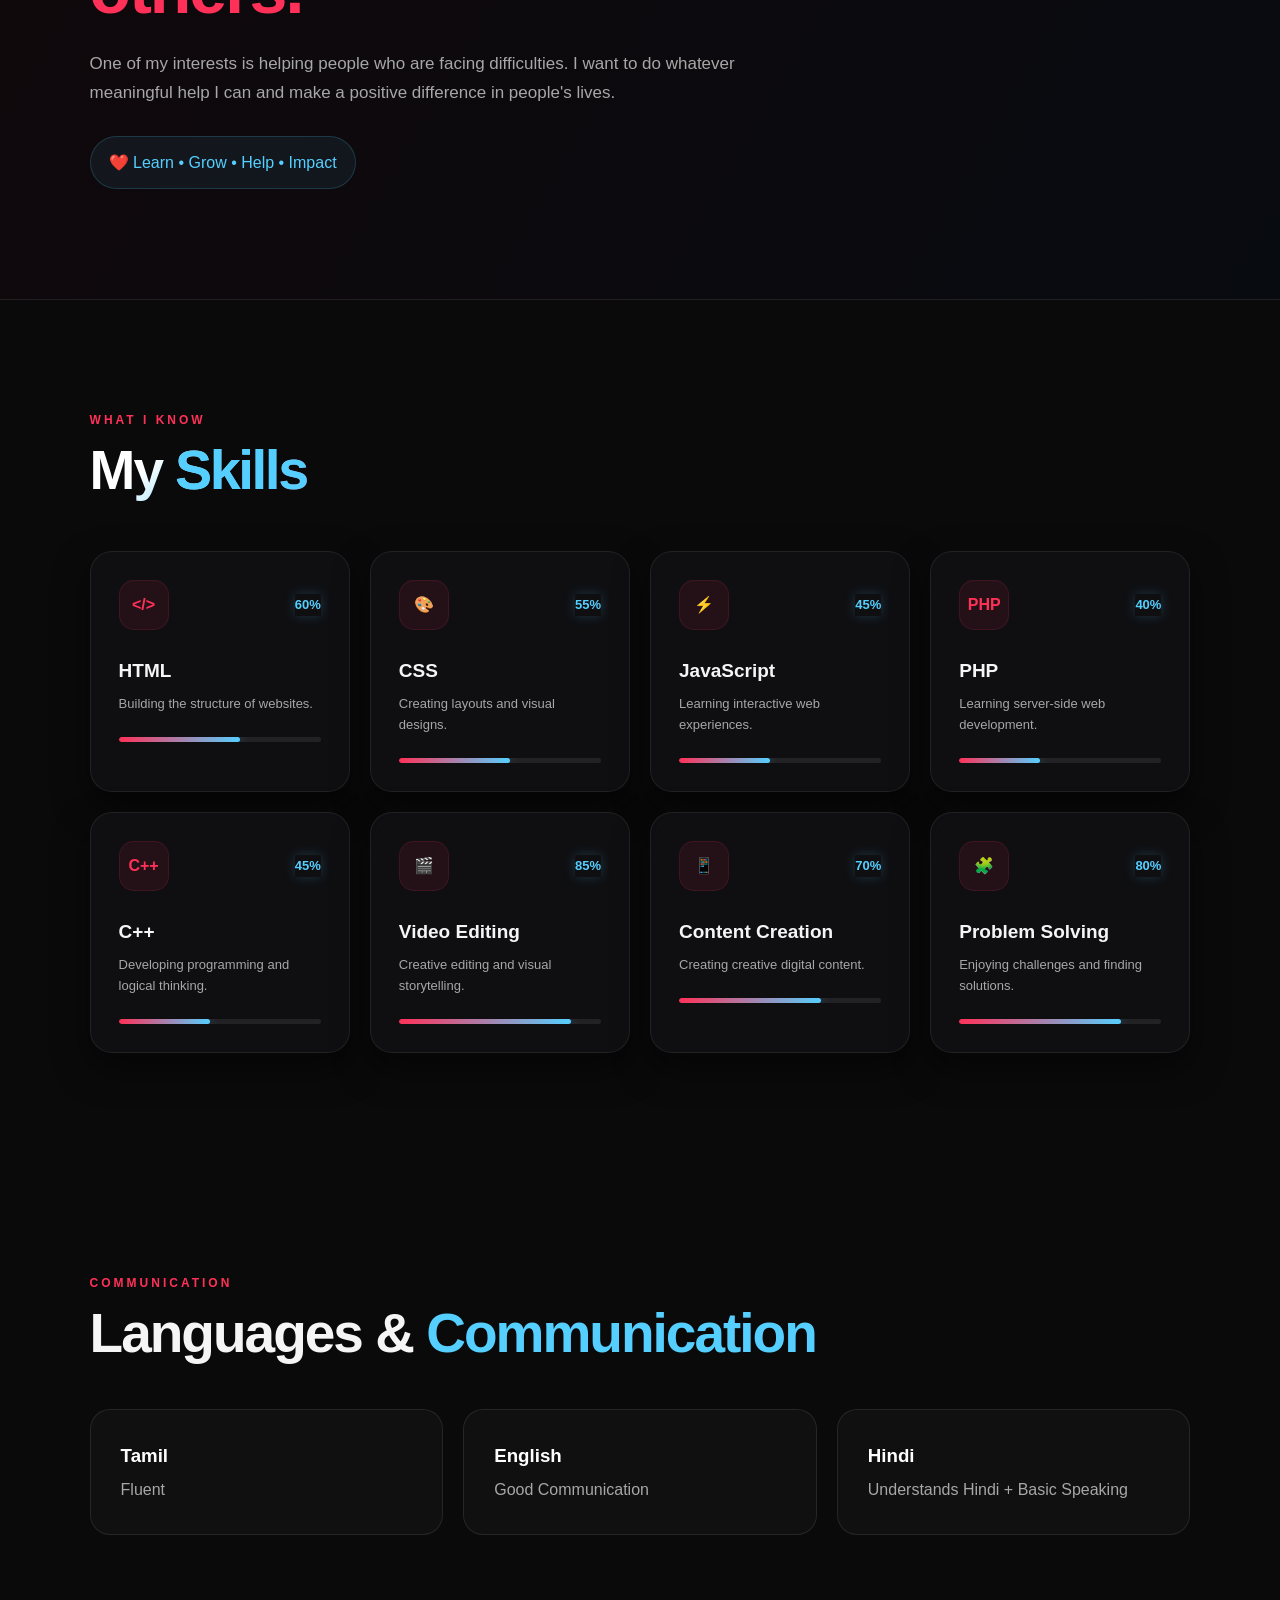
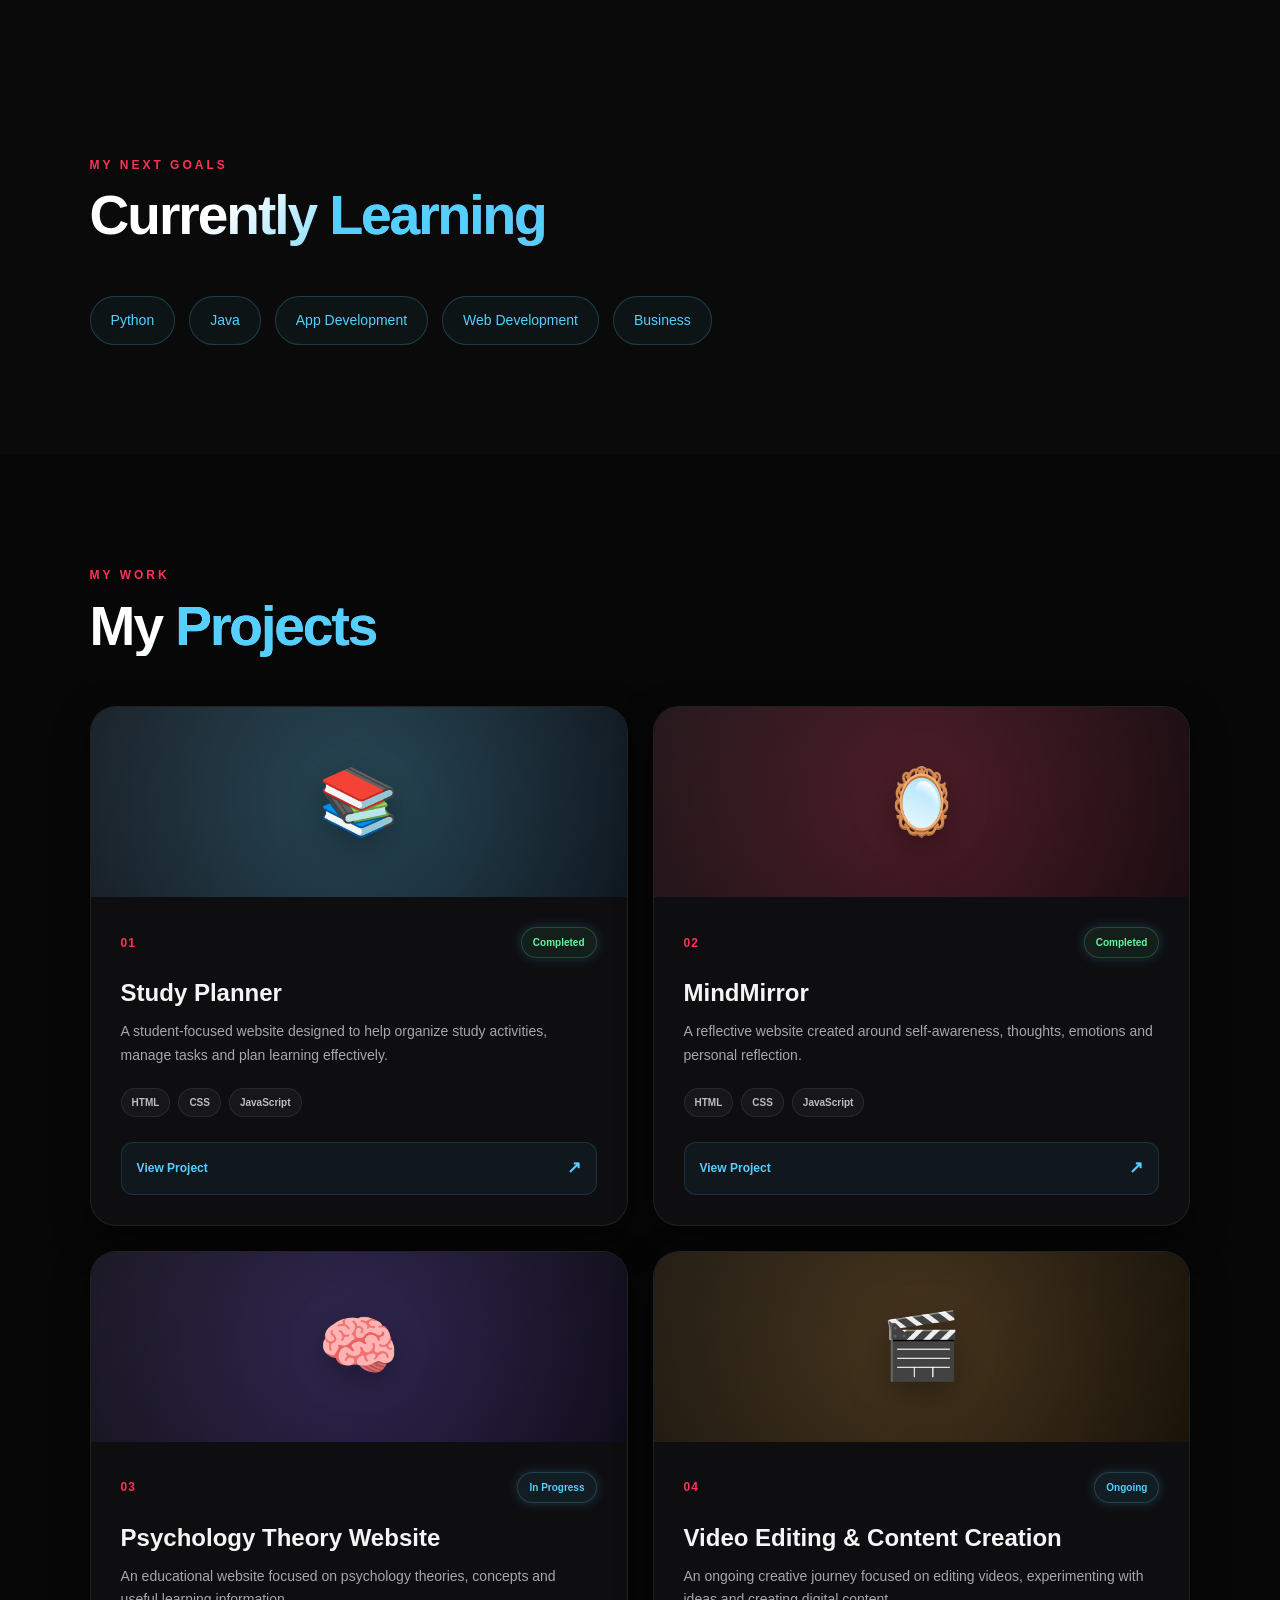
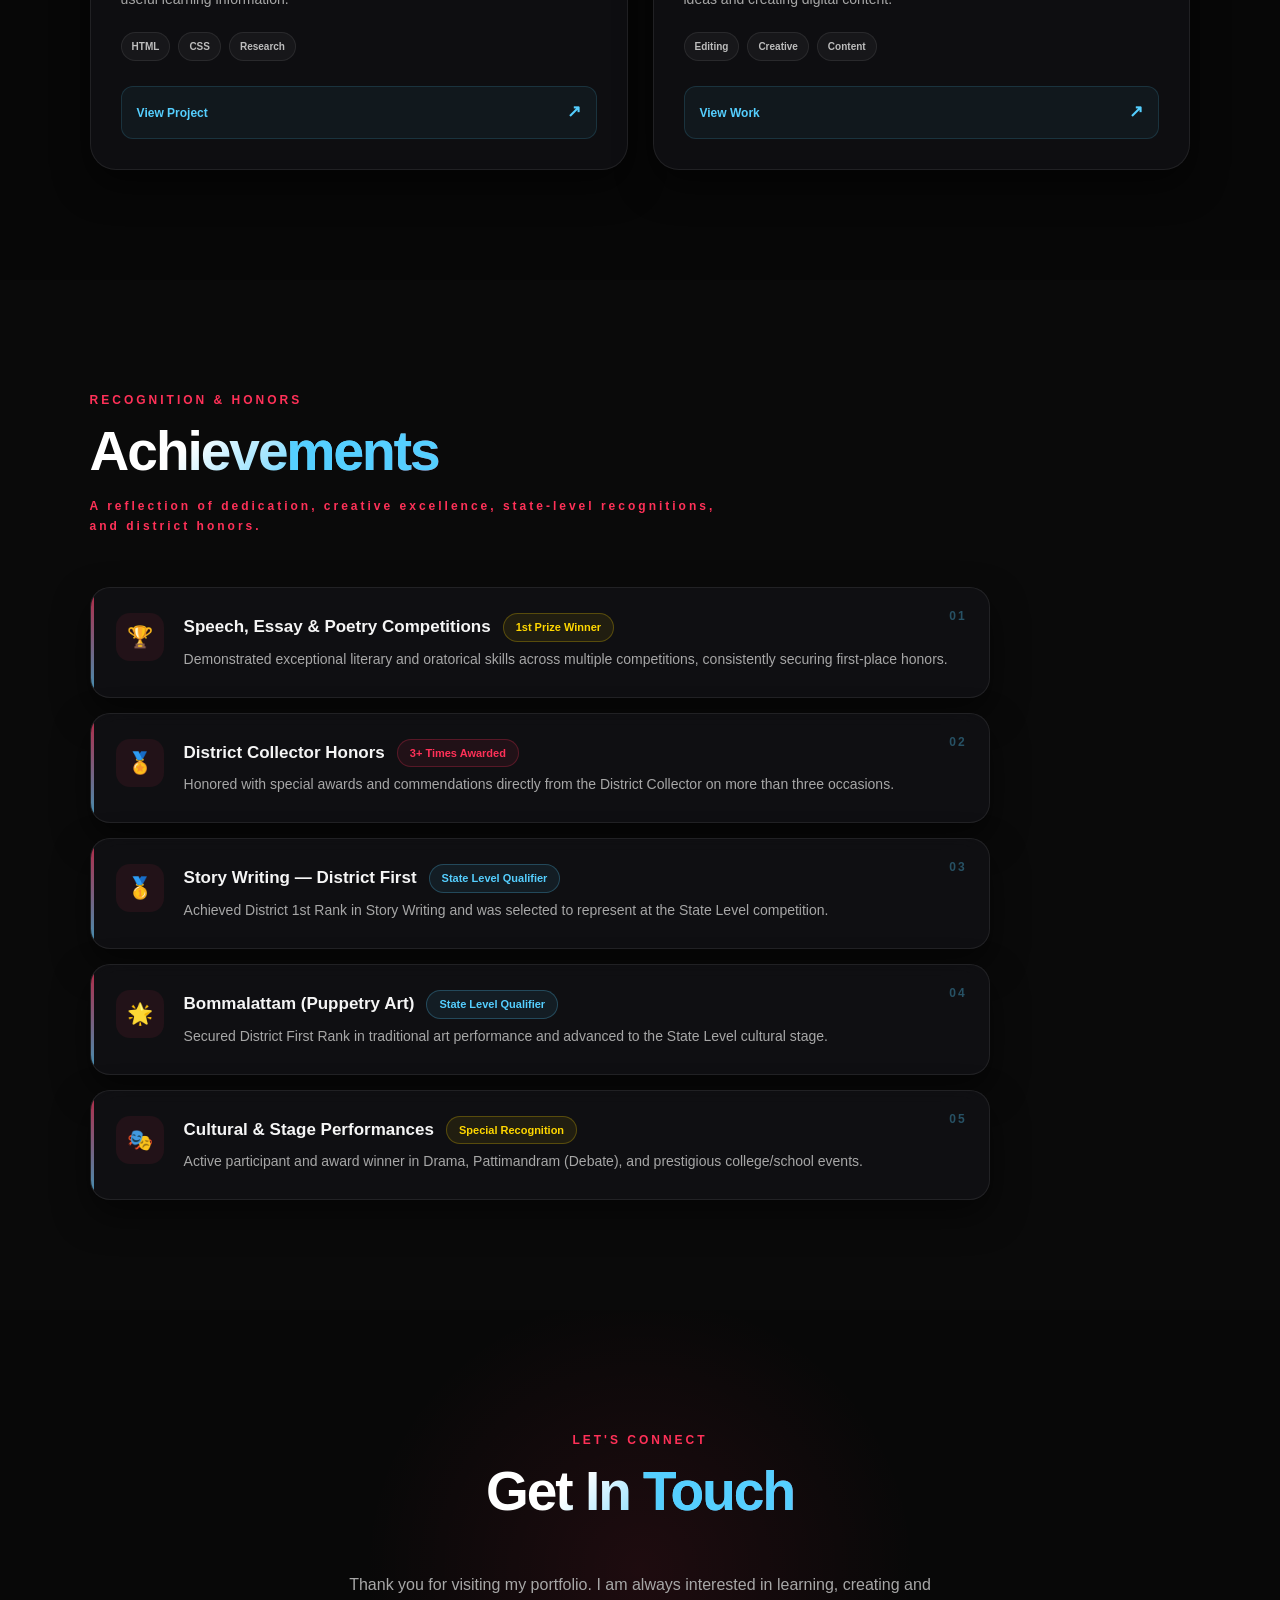
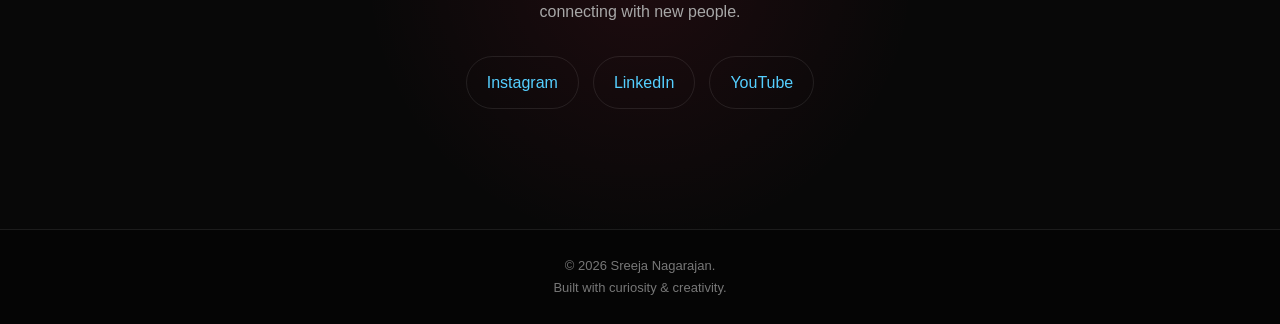
==== commit 6d39df3d: "Update index.html" ====
--- a/index.html
+++ b/index.html
@@ -22,6 +22,10 @@
 
 <body>
 
+<!-- AMBIENT BACKGROUND GLOWS -->
+<div class="glow-blob glow-red"></div>
+<div class="glow-blob glow-blue"></div>
+    
 <!-- ================= NAVIGATION ================= -->
 
 <header class="navbar">
--- a/style.css
+++ b/style.css
@@ -2904,3 +2904,87 @@
         grid-template-columns: 1fr;
     }
 } 
+/* =========================================
+   ULTRA-PREMIUM UI UPGRADES
+========================================= */
+
+/* 1. Global Ambient Background Glows */
+body::before,
+body::after {
+    content: "";
+    position: fixed;
+    width: 400px;
+    height: 400px;
+    border-radius: 50%;
+    filter: blur(140px);
+    opacity: 0.12;
+    pointer-events: none;
+    z-index: 0;
+}
+
+body::before {
+    background: var(--red);
+    top: 20%;
+    left: -100px;
+}
+
+body::after {
+    background: var(--blue);
+    bottom: 20%;
+    right: -100px;
+}
+
+/* 2. Glassmorphism & Animated Gradient Borders for Cards */
+.skill-card, 
+.project-card, 
+.education-card, 
+.achievement, 
+.quick-card, 
+.about-profile-card {
+    background: rgba(18, 18, 22, 0.75) !important;
+    backdrop-filter: blur(16px);
+    -webkit-backdrop-filter: blur(16px);
+    border: 1px solid rgba(255, 255, 255, 0.08) !important;
+    position: relative;
+    box-shadow: 0 15px 35px rgba(0, 0, 0, 0.5);
+    transition: transform 0.4s cubic-bezier(0.175, 0.885, 0.32, 1.275), 
+                box-shadow 0.4s ease, 
+                border-color 0.4s ease !important;
+}
+
+/* Hover Aura & Lift */
+.skill-card:hover, 
+.project-card:hover, 
+.education-card:hover, 
+.quick-card:hover, 
+.about-profile-card:hover {
+    transform: translateY(-10px) scale(1.01) !important;
+    border-color: rgba(85, 207, 255, 0.4) !important;
+    box-shadow: 0 20px 40px rgba(85, 207, 255, 0.15), 
+                0 0 20px rgba(255, 49, 88, 0.1) !important;
+}
+
+/* 3. Dynamic Text Gradient for Main Headings */
+.section-heading h2 {
+    background: linear-gradient(135deg, #ffffff 30%, var(--blue) 70%, var(--red) 100%);
+    -webkit-background-clip: text;
+    background-clip: text;
+    color: transparent;
+    display: inline-block;
+}
+
+/* 4. Glowing Navbar Glass Effect */
+.navbar {
+    background: rgba(7, 7, 7, 0.75) !important;
+    backdrop-filter: blur(20px);
+    -webkit-backdrop-filter: blur(20px);
+    border-bottom: 1px solid rgba(255, 255, 255, 0.06) !important;
+}
+
+/* 5. Modern Pill Badges */
+.skill-level, 
+.edu-badge, 
+.project-status, 
+.about-badge {
+    box-shadow: 0 0 12px rgba(85, 207, 255, 0.2);
+}
